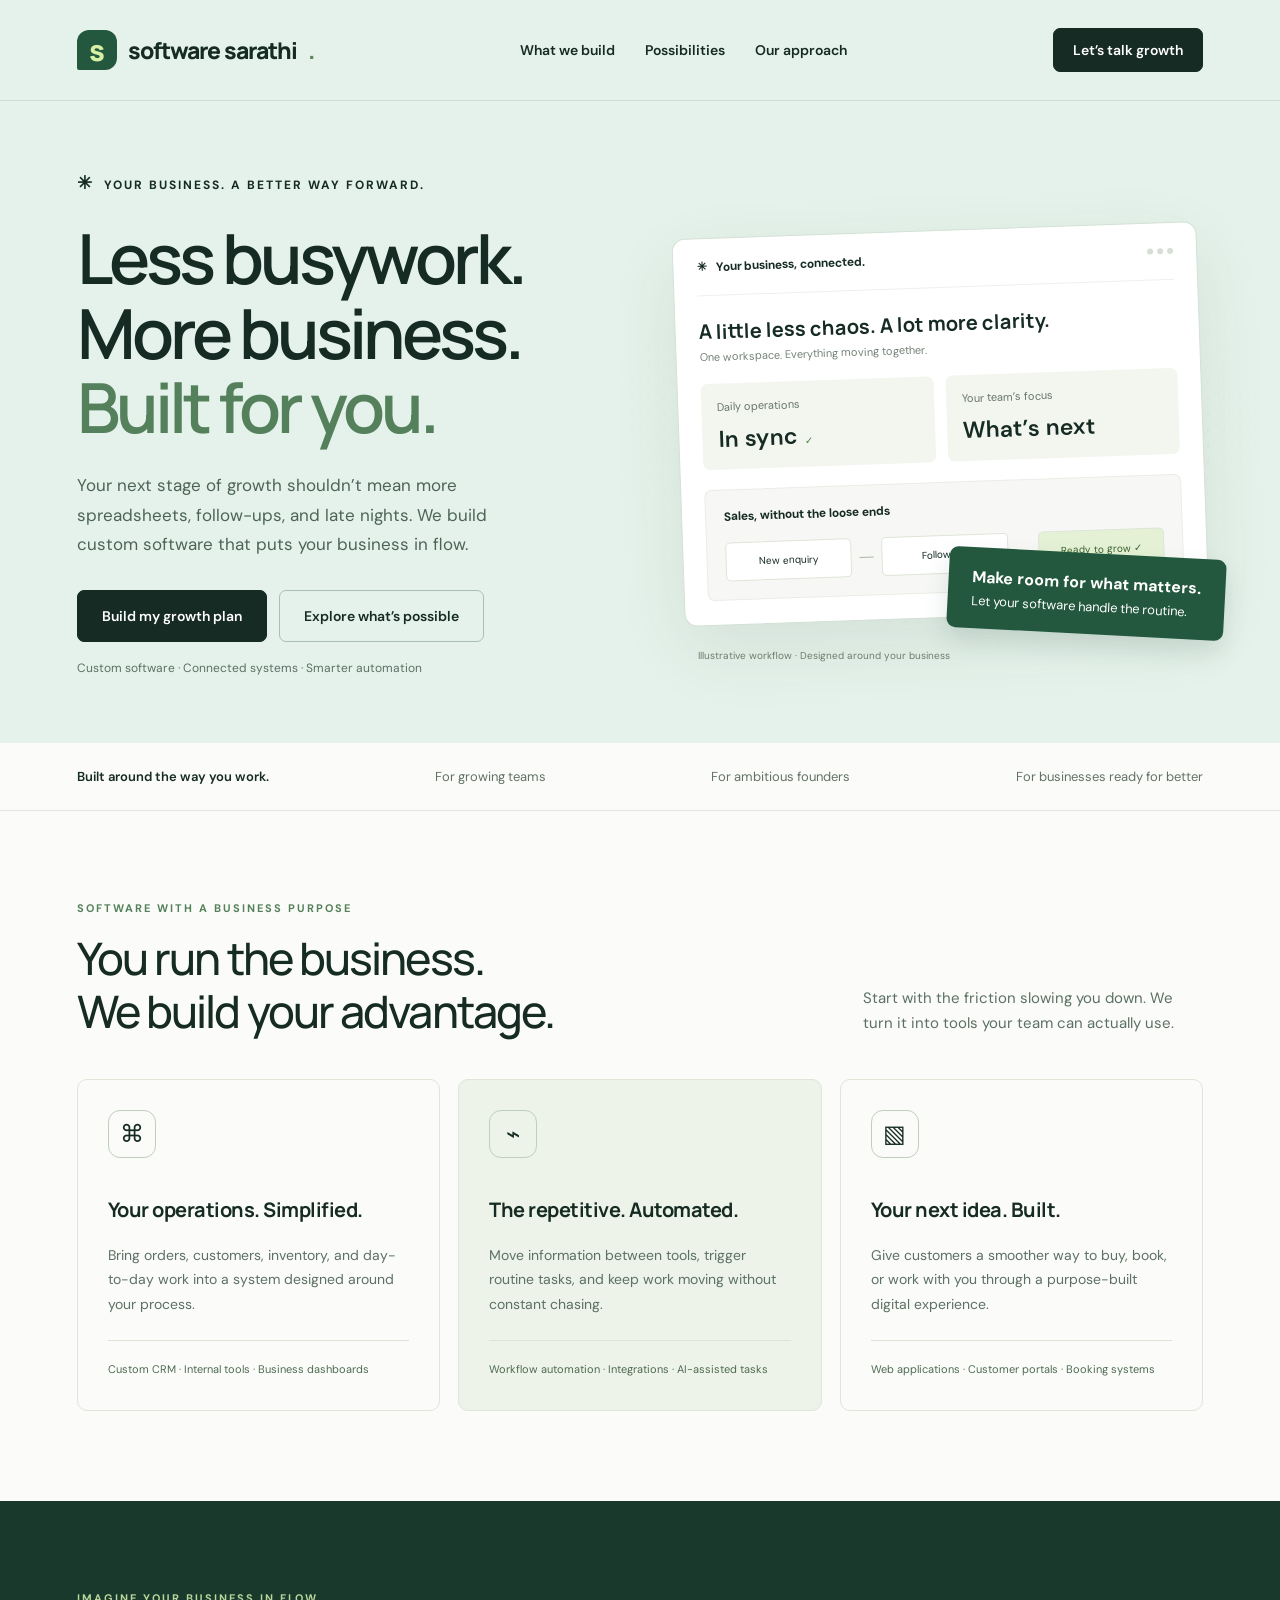
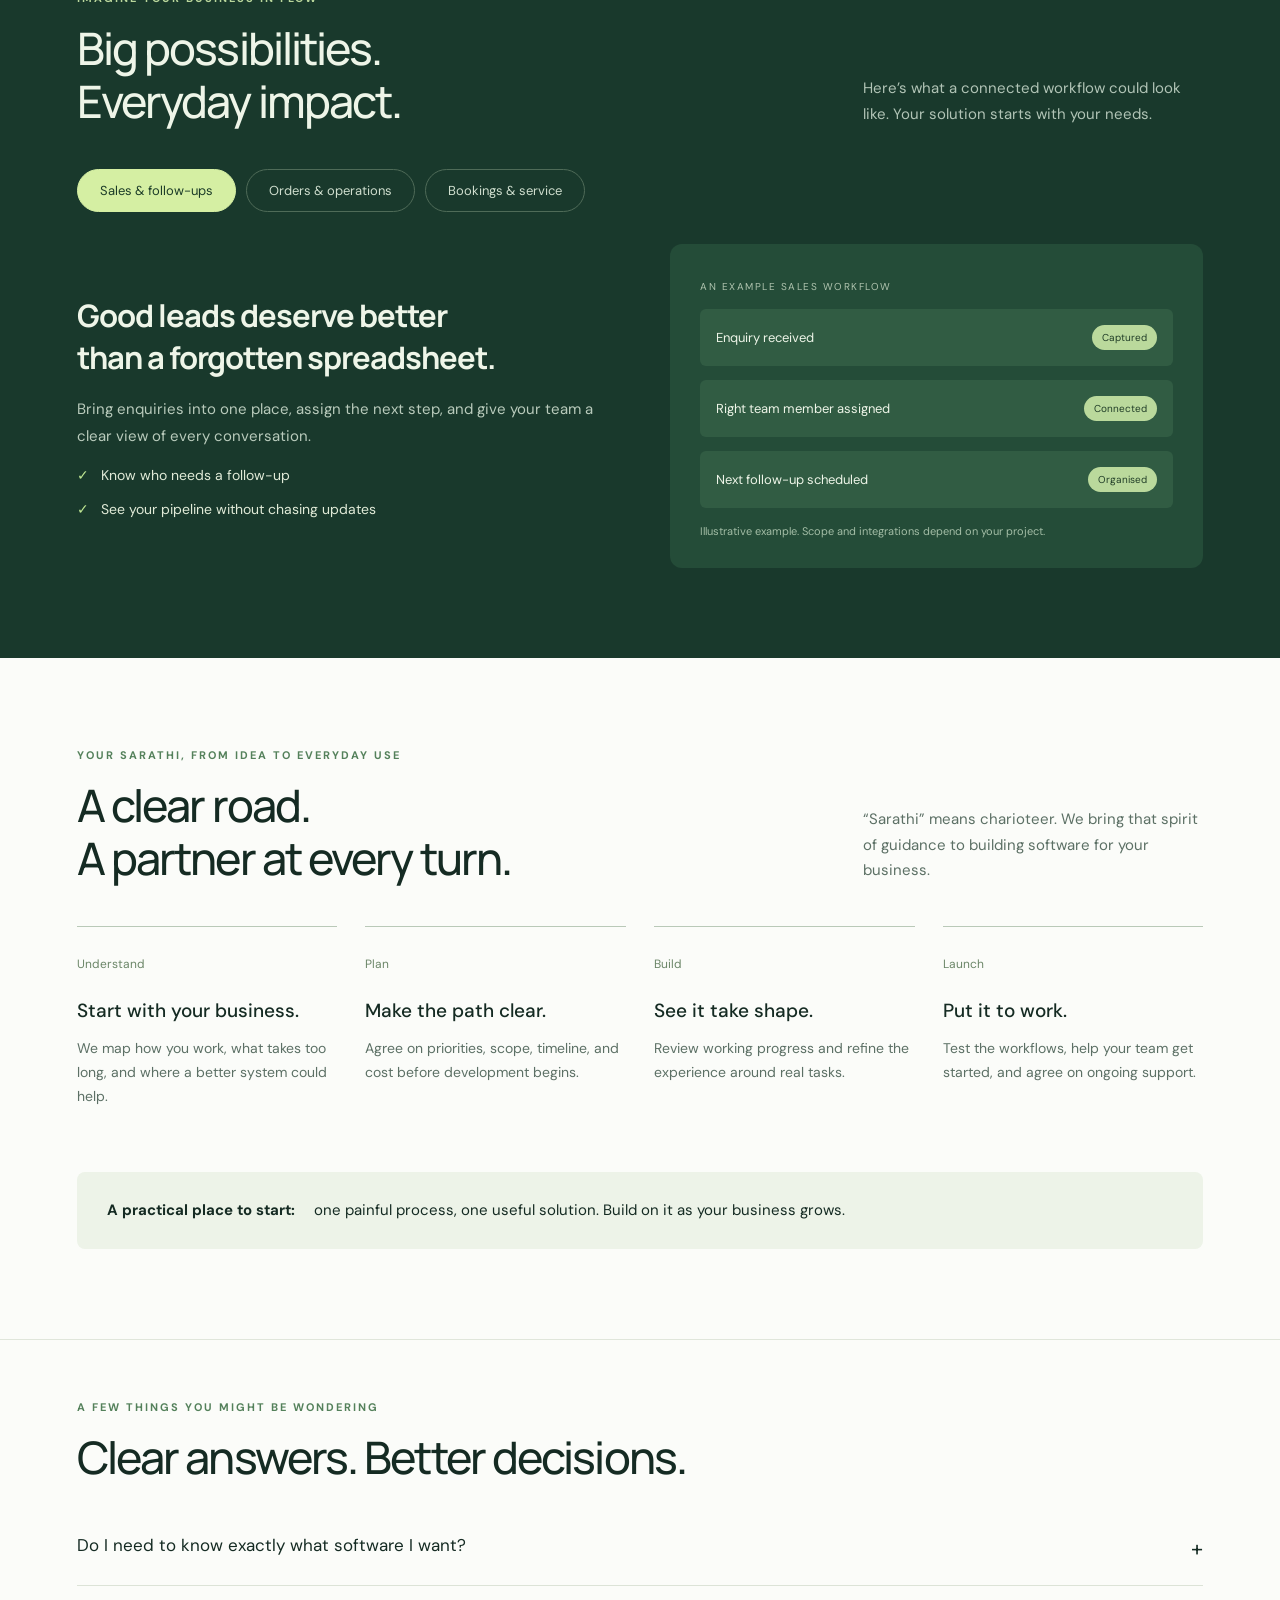
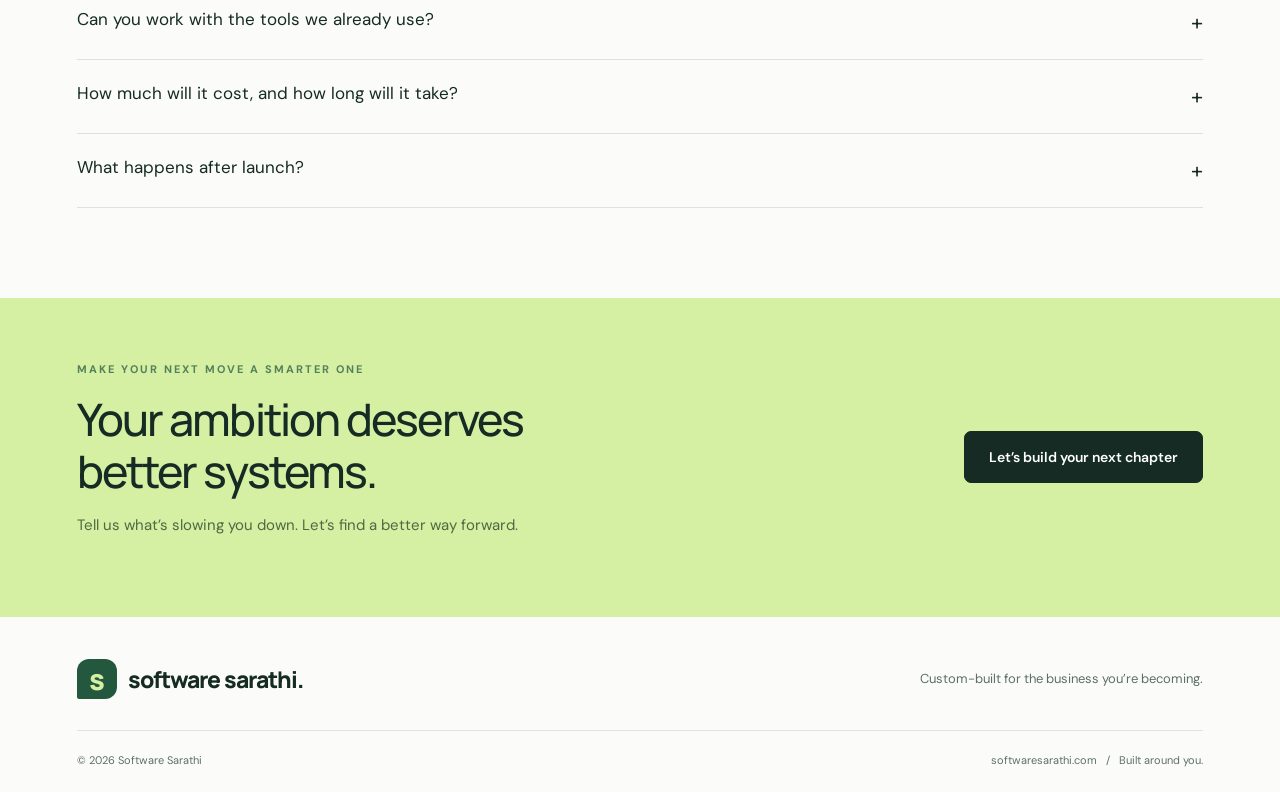
==== software-sarathi/index.html @ 5fe314db "Add Software Sarathi marketing website" ====
<!doctype html>
<html lang="en"><head><meta charset="utf-8"><meta name="viewport" content="width=device-width,initial-scale=1"><meta name="description" content="Software Sarathi builds custom software and automation around the way your business works. Simplify operations, connect your tools, and make room to grow."><meta name="theme-color" content="#e5f2eb"><title>Software Sarathi — Make room for growth.</title><link rel="icon" href="data:image/svg+xml,%3Csvg xmlns='http://www.w3.org/2000/svg' viewBox='0 0 100 100'%3E%3Crect width='100' height='100' rx='26' fill='%231b4937'/%3E%3Ctext x='24' y='74' font-size='72' fill='%23d6f6a5'%3Es%3C/text%3E%3C/svg%3E"><style>
@import url('https://fonts.googleapis.com/css2?family=DM+Sans:wght@400;500;600;700&family=Manrope:wght@400;500;600;700;800&display=swap');
:root{--ink:#152b23;--green:#23583e;--mint:#e5f2eb;--lime:#d5efa3;--muted:#5c7065}*{box-sizing:border-box}html{scroll-behavior:smooth;scroll-padding-top:90px}body{margin:0;color:var(--ink);font-family:'DM Sans',sans-serif;background:#fbfcf9}button,input,textarea,select{font:inherit}a{color:inherit;text-decoration:none}button,a{ -webkit-tap-highlight-color:transparent}button{cursor:pointer}button:focus-visible,a:focus-visible{outline:3px solid #83ab4b;outline-offset:5px}.wrap{max-width:1280px;margin:auto;padding:0 6%}header{background:var(--mint);border-bottom:1px solid #cdded3}nav{display:flex;align-items:center;justify-content:space-between;height:100px;gap:24px}.brand{font-family:Manrope,sans-serif;font-weight:800;letter-spacing:-1px;font-size:23px;display:flex;gap:11px;align-items:center}.mark{display:grid;place-items:center;width:40px;height:40px;background:var(--green);color:var(--lime);border-radius:12px 12px 12px 2px;font-size:29px}.navlinks{display:flex;gap:30px;font-size:14px;font-weight:600}.btn{display:inline-flex;justify-content:center;align-items:center;border:1px solid var(--ink);background:var(--ink);color:white;border-radius:7px;padding:16px 24px;font-size:14px;font-weight:600;transition:transform .2s,background .2s}.btn:hover{background:#326348;transform:translateY(-2px)}.btn.small{padding:12px 19px}.btn.outline{background:transparent;color:var(--ink);border-color:#a9bfb1}.btn.outline:hover{background:#d4e7dc}.hero{background:var(--mint);padding:70px 0 67px;overflow:hidden}.hero-grid{display:grid;grid-template-columns:1.05fr 1fr;gap:50px;align-items:center}.eyebrow{font-size:12px;font-weight:700;text-transform:uppercase;letter-spacing:2px;display:block;margin-bottom:26px}.eyebrow:before{content:'✳';margin-right:10px;font-size:18px}.hero h1{font-family:Manrope,sans-serif;font-size:clamp(46px,5.4vw,73px);line-height:1.08;letter-spacing:-4px;font-weight:600;margin:0 0 26px}.hero h1 em{font-style:normal;color:#54815b;position:relative}.hero p{max-width:440px;font-size:17px;line-height:1.75;color:#4d6457;margin:0 0 30px}.actions{display:flex;gap:12px;flex-wrap:wrap}.fine{font-size:12px;color:var(--muted);margin-top:18px}.visual{position:relative;min-height:430px;display:flex;align-items:center;justify-content:center}.visual:before{content:'';position:absolute;inset:5px -70px;background:radial-gradient(ellipse,#bbd3b8 1px,transparent 1px);background-size:16px 16px;mask-image:radial-gradient(ellipse,black,transparent 72%)}.dashboard{position:relative;width:100%;background:#fff;border:1px solid #d3e1d5;border-radius:13px;box-shadow:0 24px 70px #22442b17;transform:rotate(-2deg);padding:0 23px 24px}.dashbar{display:flex;align-items:center;justify-content:space-between;padding:20px 0;border-bottom:1px solid #edf0eb;font-size:12px}.dots{display:flex;gap:4px}.dots i{width:6px;height:6px;border-radius:50%;background:#d7ded6}.dashheading{font-family:Manrope;font-size:20px;font-weight:700;margin:22px 0 5px}.dashsub{font-size:11px;color:#748276}.dashstats{display:grid;grid-template-columns:1fr 1fr;gap:12px;margin:20px 0}.stat{background:#f2f6ef;border-radius:7px;padding:16px}.stat span{display:block;font-size:11px;color:#677566;margin-bottom:10px}.stat b{font-size:23px;font-weight:600}.stat small{font-size:10px;color:#4f7a42;margin-left:7px}.workflow{background:#f7f8f5;border:1px solid #e9ede6;border-radius:7px;padding:18px;font-size:12px}.flowline{display:flex;align-items:center;gap:8px;margin-top:18px}.flowbox{padding:12px 9px;background:white;border:1px solid #dde5d8;border-radius:5px;font-size:10px;flex:1;text-align:center}.flowbox.green{background:#e4f1d5;color:#3a622d}.connector{width:14px;height:1px;background:#a8b7a0}.floatcard{position:absolute;right:-22px;bottom:5px;background:var(--green);color:white;padding:19px 24px;border-radius:9px;box-shadow:0 12px 25px #173d3020;transform:rotate(3deg);font-size:13px}.floatcard b{display:block;font-size:16px;margin-bottom:5px}.demo{position:absolute;bottom:-23px;left:20px;font-size:10px;color:#6b7e6c}.strip{padding:25px 0;border-bottom:1px solid #e1e7df}.strip .wrap{display:flex;justify-content:space-between;align-items:center;gap:20px;font-size:13px;color:#647266}.strip strong{font-weight:600;color:var(--ink)}section{padding:90px 0}.sectiontop{display:flex;justify-content:space-between;gap:60px;align-items:end;margin-bottom:42px}h2{font-family:Manrope;font-weight:500;font-size:clamp(32px,3.5vw,46px);letter-spacing:-1.9px;line-height:1.17;margin:0}.sectiontop p{max-width:340px;color:var(--muted);font-size:15px;line-height:1.7;margin:0}.kicker{font-size:11px;text-transform:uppercase;letter-spacing:2px;font-weight:700;margin-bottom:17px;color:#54815b}.services{display:grid;grid-template-columns:repeat(3,1fr);gap:18px}.service{padding:30px;border:1px solid #dfe5d9;border-radius:10px;transition:transform .2s}.service:hover{transform:translateY(-5px)}.service:nth-child(2){background:#edf3e8}.icon{font-size:24px;display:grid;place-items:center;width:48px;height:48px;border:1px solid #bfcfbc;border-radius:12px;margin-bottom:38px}.service h3{font-family:Manrope;font-size:20px;letter-spacing:-.5px}.service p{font-size:14px;line-height:1.75;color:var(--muted)}.tags{font-size:11px;line-height:1.8;color:#4f6a52;border-top:1px solid #dce4d7;padding-top:19px;margin-top:24px}.usecases{background:#19392c;color:#eef5e8}.usecases .kicker{color:#b9d69b}.usecases .sectiontop p{color:#b1c4b6}.tabs{display:flex;gap:10px;margin:32px 0;flex-wrap:wrap}.tab{border:1px solid #4f6b58;background:transparent;color:#cfdece;padding:12px 22px;border-radius:30px;font-size:13px}.tab[aria-selected=true]{background:var(--lime);color:#1c3c28;border-color:var(--lime)}.case{display:grid;grid-template-columns:1fr 1fr;gap:60px;align-items:center}.case h3{font-family:Manrope;font-size:31px;letter-spacing:-1px;margin:0 0 18px}.case p{color:#b9cbbc;line-height:1.8;font-size:15px}.check{display:block;color:#e1ebd8;font-size:14px;margin-top:16px}.check:before{content:'✓';color:#c0e894;margin-right:12px}.caseart{background:#244c38;border-radius:12px;padding:30px}.caseart label{font-size:10px;text-transform:uppercase;letter-spacing:1.5px;color:#b0c4af}.taskrow{margin-top:14px;padding:16px;background:#315c43;border-radius:6px;display:flex;align-items:center;justify-content:space-between;font-size:13px;gap:15px}.pill{background:#bad99c;color:#203d27;border-radius:20px;padding:6px 10px;font-size:10px}.caption{font-size:11px;color:#a3bda6;margin-top:16px}.steps{display:grid;grid-template-columns:repeat(4,1fr);gap:28px}.step{border-top:1px solid #b9c9b8;padding-top:25px}.step span{font-size:12px;color:#6b8668}.step h3{font-size:19px;font-weight:500;margin:25px 0 12px}.step p{font-size:14px;color:var(--muted);line-height:1.7}.principle{margin-top:50px;border-radius:8px;background:#edf3e8;padding:25px 30px;font-size:15px;line-height:1.8}.principle strong{margin-right:15px}.faq{border-top:1px solid #e0e6db;padding-top:60px}details{border-bottom:1px solid #dce3d7;padding:22px 0}summary{font-size:17px;cursor:pointer;list-style:none;display:flex;justify-content:space-between}summary:after{content:'+';font-size:22px}details[open] summary:after{content:'−'}details p{max-width:760px;font-size:15px;line-height:1.8;color:var(--muted)}.cta{background:var(--lime);padding:64px 0}.cta .wrap{display:flex;justify-content:space-between;align-items:center;gap:35px}.cta h2{max-width:650px}.cta p{color:#4f6942;line-height:1.7;font-size:15px}footer{padding:40px 0 25px}.foot{display:flex;justify-content:space-between;align-items:center;gap:20px}.foot p{font-size:13px;color:var(--muted)}.bottom{border-top:1px solid #e0e5dc;padding-top:22px;margin-top:30px;display:flex;justify-content:space-between;font-size:11px;color:var(--muted)}dialog{width:min(590px,92vw);padding:34px;border:0;border-radius:14px;color:var(--ink);box-shadow:0 30px 100px #0003}dialog::backdrop{background:#0a251bb0;backdrop-filter:blur(4px)}dialog h2{font-size:30px}dialog p{color:var(--muted);font-size:14px;line-height:1.7}.close{float:right;border:0;background:#edf3e8;border-radius:50%;width:30px;height:30px;font-size:20px}.field{display:block;font-size:13px;font-weight:600;margin-top:20px}input,textarea,select{width:100%;padding:12px;border:1px solid #becdbd;border-radius:5px;margin-top:8px;color:var(--ink);background:#fff}textarea{min-height:100px;resize:vertical}form .btn{margin-top:22px;width:100%}#result{background:#edf3e8;padding:12px;display:none}.menu{display:none}@media(min-width:1500px){.wrap{padding:0 50px}}@media(max-width:900px){.hero-grid{gap:25px}.hero h1{letter-spacing:-2.5px}.navlinks{gap:16px}.visual{min-height:390px}.floatcard{right:-5px}.sectiontop{gap:30px}.service{padding:22px}.case{gap:30px}}@media(max-width:680px){nav{height:78px}.brand{font-size:19px}.mark{width:33px;height:33px;font-size:25px}.navlinks{display:none}nav .btn{font-size:12px;padding:11px 13px}.hero{padding:43px 0 55px}.hero-grid{grid-template-columns:1fr;gap:26px}.hero h1{font-size:51px;max-width:460px}.hero p{font-size:16px}.visual{margin:10px 12px 0;min-height:365px}.dashboard{padding:0 18px 22px}.floatcard{right:-15px;bottom:0}.strip .wrap{flex-wrap:wrap;justify-content:center;font-size:11px}.strip strong{width:100%;text-align:center}section{padding:60px 0}.sectiontop{display:block}.sectiontop p{margin-top:24px}.services,.case{grid-template-columns:1fr}.service{padding:27px}.icon{margin-bottom:23px}.case{gap:25px}.steps{grid-template-columns:1fr 1fr}.cta .wrap{display:block}.cta .btn{margin-top:16px}.foot{display:block}.foot p{margin-top:20px}.bottom{gap:15px;font-size:10px}.eyebrow{font-size:10px}.hero .btn{padding:15px 18px}.case h3{font-size:28px}}@media(prefers-reduced-motion:reduce){html{scroll-behavior:auto}*{transition:none!important}}
</style></head><body>
<header><nav class="wrap" aria-label="Main navigation"><a class="brand" href="#" aria-label="Software Sarathi home"><span class="mark">s</span>software sarathi<span style="color:#638454">.</span></a><div class="navlinks"><a href="#solutions">What we build</a><a href="#possibilities">Possibilities</a><a href="#process">Our approach</a></div><button class="btn small" data-brief>Let’s talk growth</button></nav></header>
<main><div class="hero"><div class="wrap hero-grid"><div><span class="eyebrow">Your business. A better way forward.</span><h1>Less busywork.<br>More business.<br><em>Built for you.</em></h1><p>Your next stage of growth shouldn’t mean more spreadsheets, follow-ups, and late nights. We build custom software that puts your business in flow.</p><div class="actions"><button class="btn" data-brief>Build my growth plan</button><a class="btn outline" href="#solutions">Explore what’s possible</a></div><div class="fine">Custom software · Connected systems · Smarter automation</div></div><div class="visual" aria-label="Illustrative dashboard showing connected business workflows"><div class="dashboard"><div class="dashbar"><b>✳ &nbsp; Your business, connected.</b><span class="dots"><i></i><i></i><i></i></span></div><div class="dashheading">A little less chaos. A lot more clarity.</div><div class="dashsub">One workspace. Everything moving together.</div><div class="dashstats"><div class="stat"><span>Daily operations</span><b>In sync</b><small>✓</small></div><div class="stat"><span>Your team’s focus</span><b>What’s next</b></div></div><div class="workflow"><b>Sales, without the loose ends</b><div class="flowline"><div class="flowbox">New enquiry</div><span class="connector"></span><div class="flowbox">Follow-up</div><span class="connector"></span><div class="flowbox green">Ready to grow ✓</div></div></div></div><div class="floatcard"><b>Make room for what matters.</b>Let your software handle the routine.</div><span class="demo">Illustrative workflow · Designed around your business</span></div></div></div>
<div class="strip"><div class="wrap"><strong>Built around the way you work.</strong><span>For growing teams</span><span>For ambitious founders</span><span>For businesses ready for better</span></div></div>
<section id="solutions"><div class="wrap"><div class="sectiontop"><div><div class="kicker">Software with a business purpose</div><h2>You run the business.<br>We build your advantage.</h2></div><p>Start with the friction slowing you down. We turn it into tools your team can actually use.</p></div><div class="services"><article class="service"><div class="icon">⌘</div><h3>Your operations. Simplified.</h3><p>Bring orders, customers, inventory, and day-to-day work into a system designed around your process.</p><div class="tags">Custom CRM · Internal tools · Business dashboards</div></article><article class="service"><div class="icon">⌁</div><h3>The repetitive. Automated.</h3><p>Move information between tools, trigger routine tasks, and keep work moving without constant chasing.</p><div class="tags">Workflow automation · Integrations · AI-assisted tasks</div></article><article class="service"><div class="icon">▧</div><h3>Your next idea. Built.</h3><p>Give customers a smoother way to buy, book, or work with you through a purpose-built digital experience.</p><div class="tags">Web applications · Customer portals · Booking systems</div></article></div></div></section>
<section class="usecases" id="possibilities"><div class="wrap"><div class="sectiontop"><div><div class="kicker">Imagine your business in flow</div><h2>Big possibilities.<br>Everyday impact.</h2></div><p>Here’s what a connected workflow could look like. Your solution starts with your needs.</p></div><div class="tabs" role="tablist" aria-label="Business workflow examples"><button class="tab" role="tab" id="tab-sales" aria-controls="case-panel" aria-selected="true" data-case="sales">Sales & follow-ups</button><button class="tab" role="tab" id="tab-ops" aria-controls="case-panel" aria-selected="false" tabindex="-1" data-case="ops">Orders & operations</button><button class="tab" role="tab" id="tab-service" aria-controls="case-panel" aria-selected="false" tabindex="-1" data-case="service">Bookings & service</button></div><div class="case" role="tabpanel" id="case-panel" aria-labelledby="tab-sales"><div><h3 id="case-title">Good leads deserve better<br>than a forgotten spreadsheet.</h3><p id="case-copy">Bring enquiries into one place, assign the next step, and give your team a clear view of every conversation.</p><span class="check" id="check-one">Know who needs a follow-up</span><span class="check" id="check-two">See your pipeline without chasing updates</span></div><div class="caseart"><label id="case-label">An example sales workflow</label><div class="taskrow"><span id="row-one">Enquiry received</span><span class="pill">Captured</span></div><div class="taskrow"><span id="row-two">Right team member assigned</span><span class="pill">Connected</span></div><div class="taskrow"><span id="row-three">Next follow-up scheduled</span><span class="pill">Organised</span></div><div class="caption">Illustrative example. Scope and integrations depend on your project.</div></div></div></div></section>
<section id="process"><div class="wrap"><div class="sectiontop"><div><div class="kicker">Your sarathi, from idea to everyday use</div><h2>A clear road.<br>A partner at every turn.</h2></div><p>“Sarathi” means charioteer. We bring that spirit of guidance to building software for your business.</p></div><div class="steps"><article class="step"><span>Understand</span><h3>Start with your business.</h3><p>We map how you work, what takes too long, and where a better system could help.</p></article><article class="step"><span>Plan</span><h3>Make the path clear.</h3><p>Agree on priorities, scope, timeline, and cost before development begins.</p></article><article class="step"><span>Build</span><h3>See it take shape.</h3><p>Review working progress and refine the experience around real tasks.</p></article><article class="step"><span>Launch</span><h3>Put it to work.</h3><p>Test the workflows, help your team get started, and agree on ongoing support.</p></article></div><div class="principle"><strong>A practical place to start:</strong> one painful process, one useful solution. Build on it as your business grows.</div></div></section>
<section class="faq"><div class="wrap"><div class="kicker">A few things you might be wondering</div><h2>Clear answers. Better decisions.</h2><div style="margin-top:28px"><details><summary>Do I need to know exactly what software I want?</summary><p>No. Start with the problem: repeated data entry, missed follow-ups, disconnected tools, or work that depends on one person. We can help turn that into a practical scope.</p></details><details><summary>Can you work with the tools we already use?</summary><p>We assess your current tools and available integration options first. Where a reliable connection is possible, we can include it in the proposal so you can keep useful parts of your existing setup.</p></details><details><summary>How much will it cost, and how long will it take?</summary><p>Cost and timeline depend on the workflows, features, and integrations involved. We define these with you and provide a project proposal before work begins.</p></details><details><summary>What happens after launch?</summary><p>Training, maintenance, hosting, and future improvements can be included in an agreed support plan. Ownership, access, and handover terms are set out in your project agreement.</p></details></div></div></section>
<section class="cta"><div class="wrap"><div><div class="kicker">Make your next move a smarter one</div><h2>Your ambition deserves<br>better systems.</h2><p>Tell us what’s slowing you down. Let’s find a better way forward.</p></div><button class="btn" data-brief>Let’s build your next chapter</button></div></section></main>
<footer><div class="wrap"><div class="foot"><a class="brand" href="#"><span class="mark">s</span>software sarathi.</a><p>Custom-built for the business you’re becoming.</p></div><div class="bottom"><span>© <span id="year"></span> Software Sarathi</span><span>softwaresarathi.com &nbsp; / &nbsp; Built around you.</span></div></div></footer>
<dialog id="brief"><button class="close" aria-label="Close project brief">×</button><div class="kicker">Your next chapter starts here</div><h2>What could work better?</h2><p>Create a short project brief to share with Software Sarathi. This downloads to your device; it is not submitted online.</p><form id="brief-form"><label class="field">Your name<input name="name" autocomplete="name" required maxlength="100" placeholder="Your name"></label><label class="field">Business name<input name="business" autocomplete="organization" required maxlength="150" placeholder="Your business"></label><label class="field">Where do you need help?<select name="need"><option>Custom business software</option><option>Workflow automation</option><option>Web application or customer portal</option><option>Help deciding where to start</option></select></label><label class="field">What’s slowing your business down?<textarea name="challenge" required maxlength="3000" placeholder="Tell us about the task, process, or idea you have in mind…"></textarea></label><button class="btn" type="submit">Download my project brief</button><p id="result" role="status">Your brief is ready. Share the downloaded file with Software Sarathi to start the conversation.</p></form></dialog>
<script>
document.getElementById('year').textContent=new Date().getFullYear();const dialog=document.getElementById('brief');document.querySelectorAll('[data-brief]').forEach(b=>b.addEventListener('click',()=>dialog.showModal()));document.querySelector('.close').onclick=()=>dialog.close();dialog.addEventListener('click',e=>{if(e.target===dialog){const r=dialog.getBoundingClientRect();if(e.clientX<r.left||e.clientX>r.right||e.clientY<r.top||e.clientY>r.bottom)dialog.close()}});document.getElementById('brief-form').addEventListener('submit',e=>{e.preventDefault();const f=new FormData(e.target);const content=`SOFTWARE SARATHI — PROJECT BRIEF\n\nName: ${f.get('name')}\nBusiness: ${f.get('business')}\nInterested in: ${f.get('need')}\n\nWhat could work better:\n${f.get('challenge')}\n\nPrepared at softwaresarathi.com`;const u=URL.createObjectURL(new Blob([content],{type:'text/plain;charset=utf-8'}));const a=document.createElement('a');a.href=u;a.download='Software-Sarathi-Project-Brief.txt';a.click();setTimeout(()=>URL.revokeObjectURL(u),1000);document.getElementById('result').style.display='block'});
const cases={sales:['Good leads deserve better than a forgotten spreadsheet.','Bring enquiries into one place, assign the next step, and give your team a clear view of every conversation.','Know who needs a follow-up','See your pipeline without chasing updates','An example sales workflow','Enquiry received','Right team member assigned','Next follow-up scheduled'],ops:['From order received to order delivered. All connected.','Keep orders, stock updates, and team handoffs together so everyone can see what needs to happen next.','Reduce repeated data entry','Spot bottlenecks before they pile up','An example order workflow','Customer order received','Inventory and team updated','Fulfilment task created'],service:['Less scheduling back-and-forth. More time for customers.','Bring appointment requests, team schedules, and service updates into one clear experience for your staff and customers.','Keep bookings organised','Make service handoffs easier','An example service workflow','Booking request received','Team availability checked','Appointment confirmation prepared']};const tabs=[...document.querySelectorAll('[data-case]')];function choose(b){tabs.forEach(t=>{t.setAttribute('aria-selected',String(t===b));t.tabIndex=t===b?0:-1});document.getElementById('case-panel').setAttribute('aria-labelledby',b.id);['case-title','case-copy','check-one','check-two','case-label','row-one','row-two','row-three'].forEach((id,i)=>document.getElementById(id).textContent=cases[b.dataset.case][i])}tabs.forEach((b,i)=>{b.onclick=()=>choose(b);b.onkeydown=e=>{let n;if(e.key==='ArrowRight')n=(i+1)%tabs.length;if(e.key==='ArrowLeft')n=(i+tabs.length-1)%tabs.length;if(e.key==='Home')n=0;if(e.key==='End')n=tabs.length-1;if(n!==undefined){e.preventDefault();choose(tabs[n]);tabs[n].focus()}}});
</script></body></html>
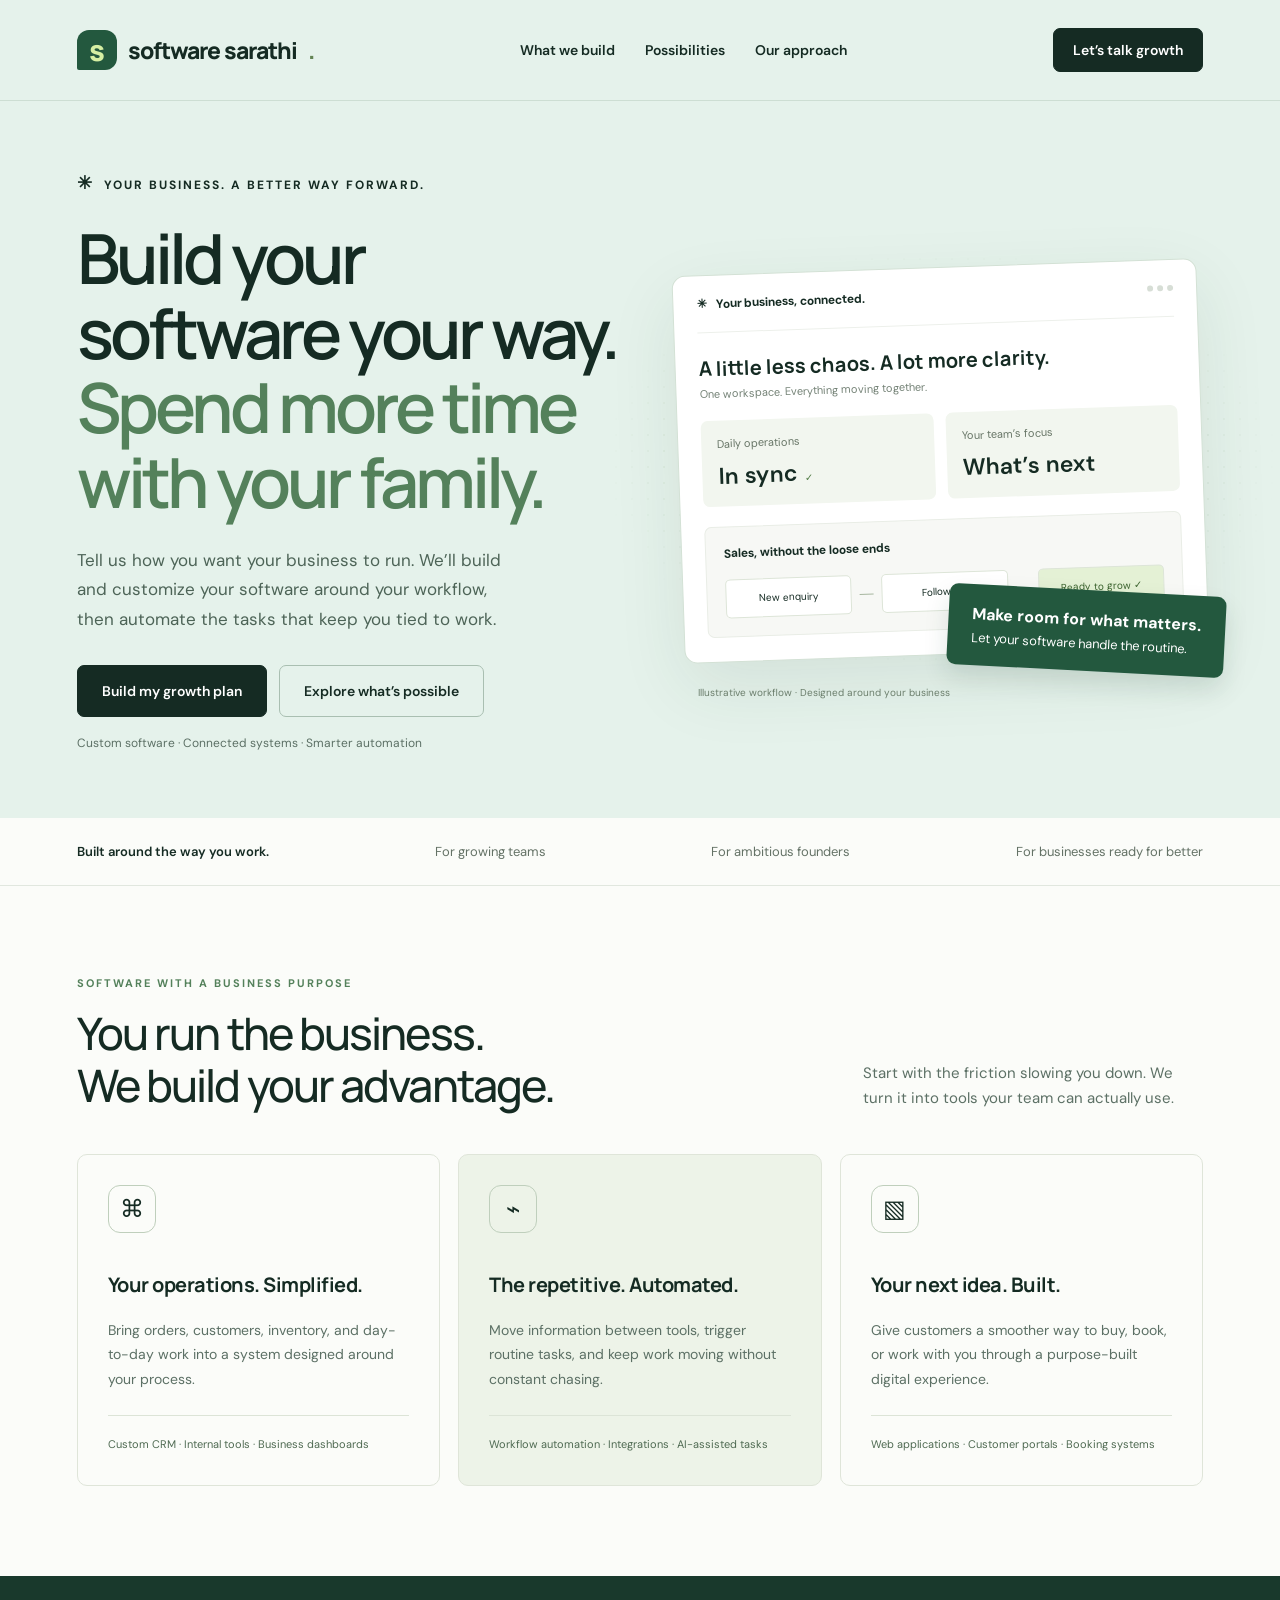
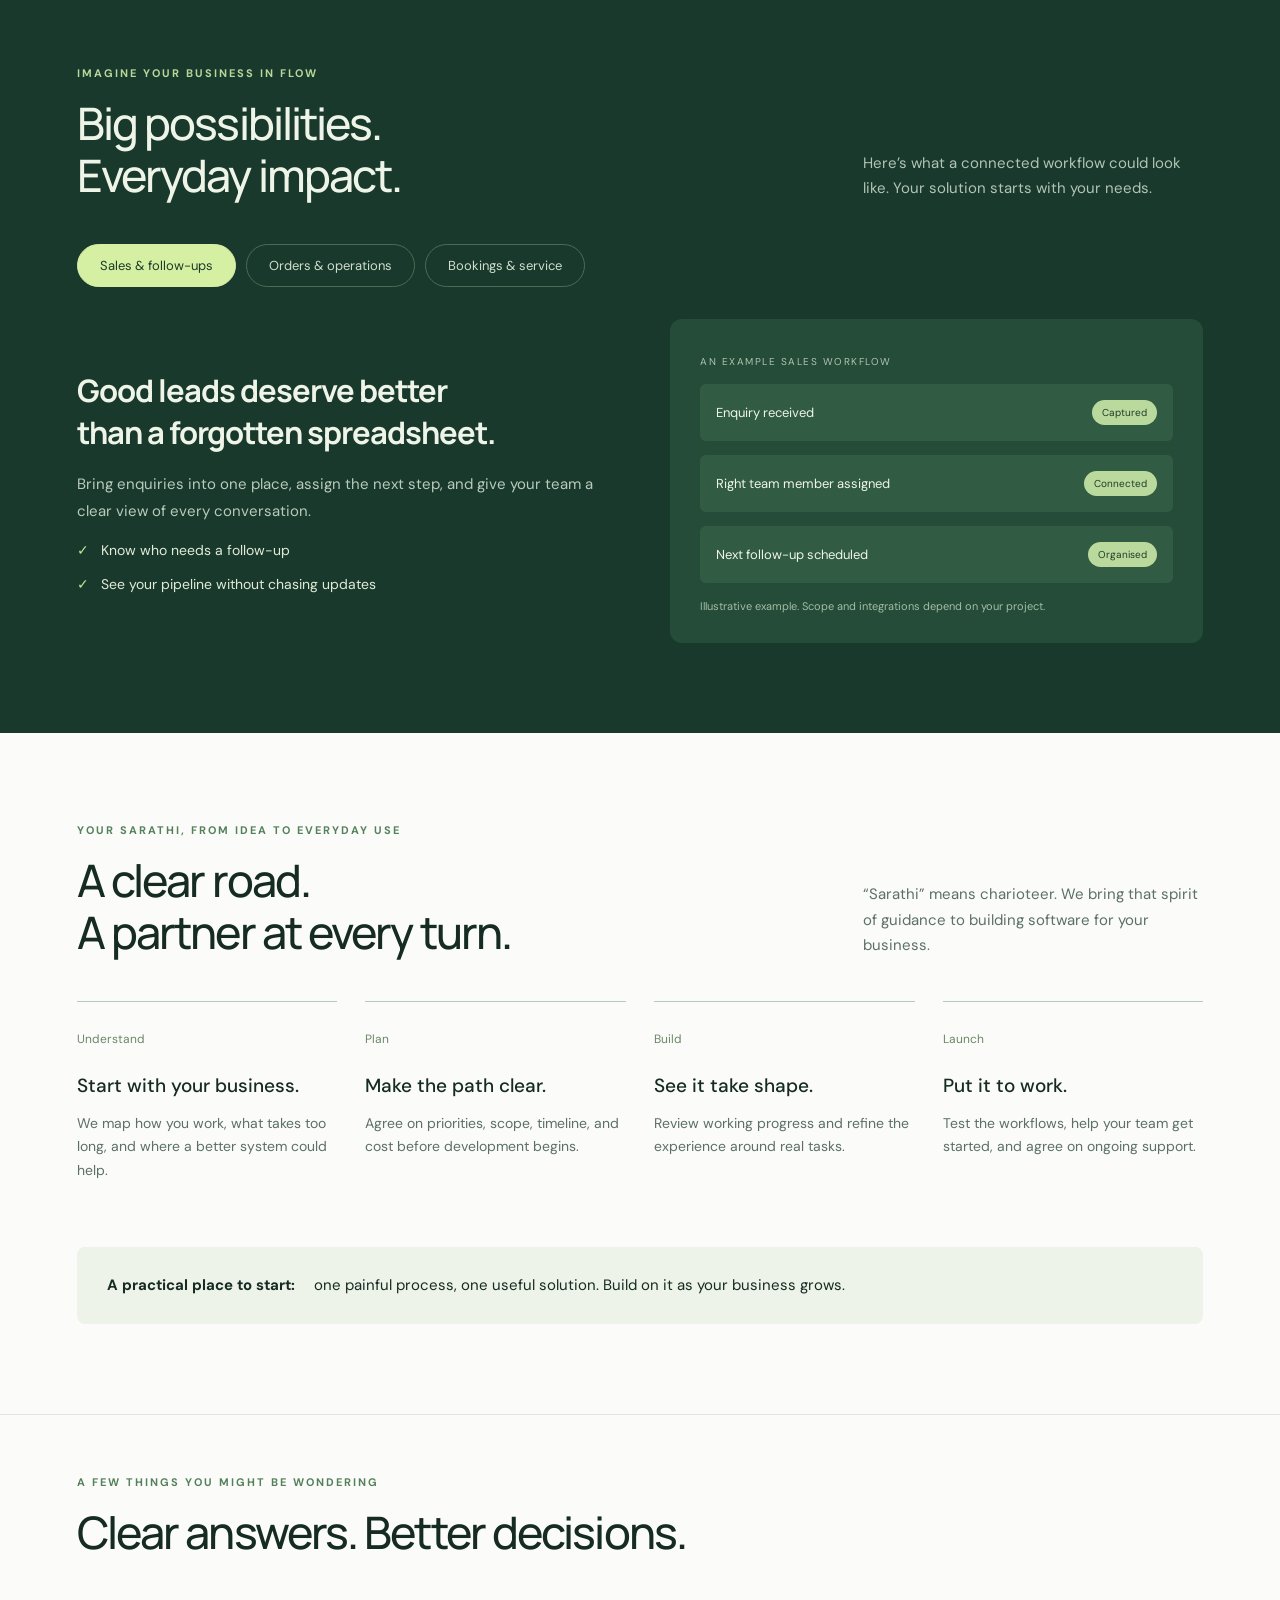
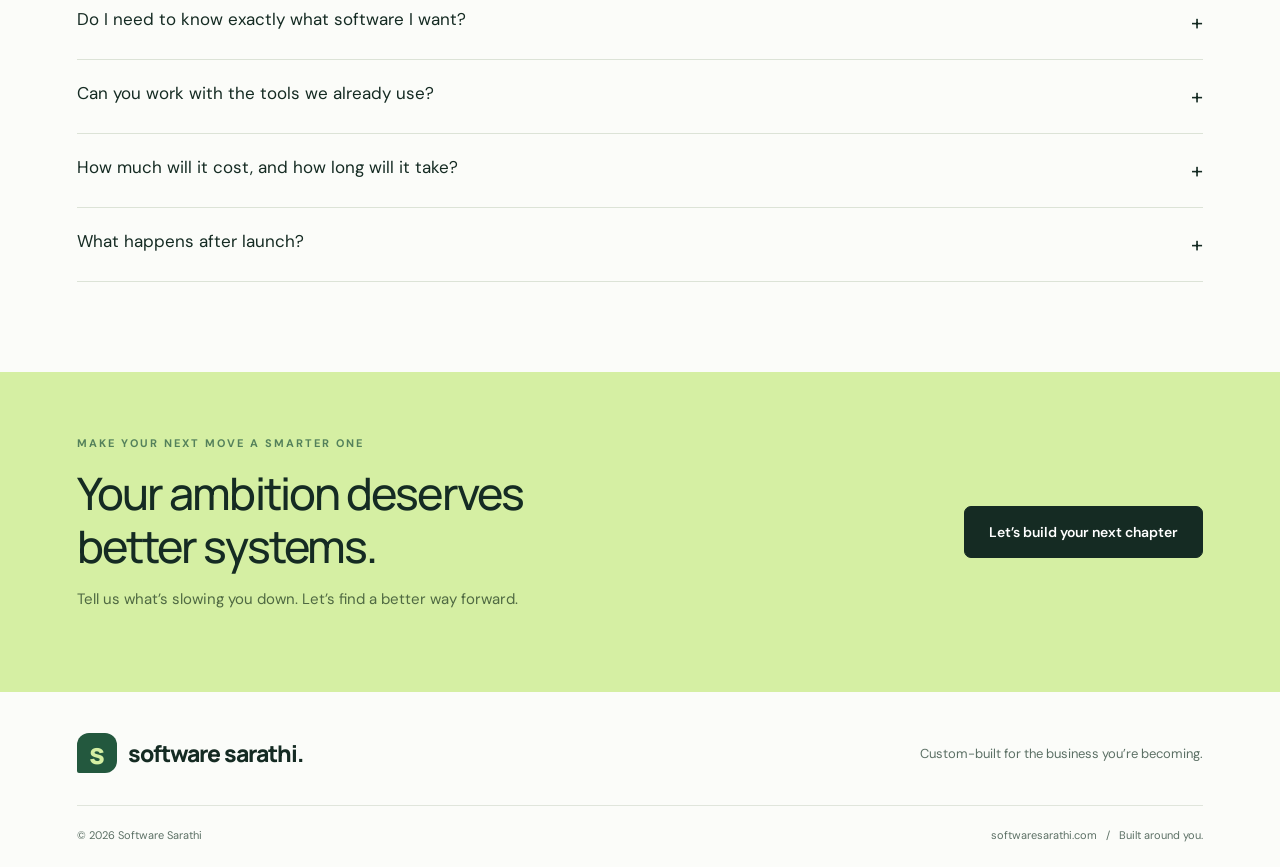
==== commit 9720b4bb: "Use approved Software Sarathi homepage copy" ====
--- a/software-sarathi/index.html
+++ b/software-sarathi/index.html
@@ -4,7 +4,7 @@
 :root{--ink:#152b23;--green:#23583e;--mint:#e5f2eb;--lime:#d5efa3;--muted:#5c7065}*{box-sizing:border-box}html{scroll-behavior:smooth;scroll-padding-top:90px}body{margin:0;color:var(--ink);font-family:'DM Sans',sans-serif;background:#fbfcf9}button,input,textarea,select{font:inherit}a{color:inherit;text-decoration:none}button,a{ -webkit-tap-highlight-color:transparent}button{cursor:pointer}button:focus-visible,a:focus-visible{outline:3px solid #83ab4b;outline-offset:5px}.wrap{max-width:1280px;margin:auto;padding:0 6%}header{background:var(--mint);border-bottom:1px solid #cdded3}nav{display:flex;align-items:center;justify-content:space-between;height:100px;gap:24px}.brand{font-family:Manrope,sans-serif;font-weight:800;letter-spacing:-1px;font-size:23px;display:flex;gap:11px;align-items:center}.mark{display:grid;place-items:center;width:40px;height:40px;background:var(--green);color:var(--lime);border-radius:12px 12px 12px 2px;font-size:29px}.navlinks{display:flex;gap:30px;font-size:14px;font-weight:600}.btn{display:inline-flex;justify-content:center;align-items:center;border:1px solid var(--ink);background:var(--ink);color:white;border-radius:7px;padding:16px 24px;font-size:14px;font-weight:600;transition:transform .2s,background .2s}.btn:hover{background:#326348;transform:translateY(-2px)}.btn.small{padding:12px 19px}.btn.outline{background:transparent;color:var(--ink);border-color:#a9bfb1}.btn.outline:hover{background:#d4e7dc}.hero{background:var(--mint);padding:70px 0 67px;overflow:hidden}.hero-grid{display:grid;grid-template-columns:1.05fr 1fr;gap:50px;align-items:center}.eyebrow{font-size:12px;font-weight:700;text-transform:uppercase;letter-spacing:2px;display:block;margin-bottom:26px}.eyebrow:before{content:'✳';margin-right:10px;font-size:18px}.hero h1{font-family:Manrope,sans-serif;font-size:clamp(46px,5.4vw,73px);line-height:1.08;letter-spacing:-4px;font-weight:600;margin:0 0 26px}.hero h1 em{font-style:normal;color:#54815b;position:relative}.hero p{max-width:440px;font-size:17px;line-height:1.75;color:#4d6457;margin:0 0 30px}.actions{display:flex;gap:12px;flex-wrap:wrap}.fine{font-size:12px;color:var(--muted);margin-top:18px}.visual{position:relative;min-height:430px;display:flex;align-items:center;justify-content:center}.visual:before{content:'';position:absolute;inset:5px -70px;background:radial-gradient(ellipse,#bbd3b8 1px,transparent 1px);background-size:16px 16px;mask-image:radial-gradient(ellipse,black,transparent 72%)}.dashboard{position:relative;width:100%;background:#fff;border:1px solid #d3e1d5;border-radius:13px;box-shadow:0 24px 70px #22442b17;transform:rotate(-2deg);padding:0 23px 24px}.dashbar{display:flex;align-items:center;justify-content:space-between;padding:20px 0;border-bottom:1px solid #edf0eb;font-size:12px}.dots{display:flex;gap:4px}.dots i{width:6px;height:6px;border-radius:50%;background:#d7ded6}.dashheading{font-family:Manrope;font-size:20px;font-weight:700;margin:22px 0 5px}.dashsub{font-size:11px;color:#748276}.dashstats{display:grid;grid-template-columns:1fr 1fr;gap:12px;margin:20px 0}.stat{background:#f2f6ef;border-radius:7px;padding:16px}.stat span{display:block;font-size:11px;color:#677566;margin-bottom:10px}.stat b{font-size:23px;font-weight:600}.stat small{font-size:10px;color:#4f7a42;margin-left:7px}.workflow{background:#f7f8f5;border:1px solid #e9ede6;border-radius:7px;padding:18px;font-size:12px}.flowline{display:flex;align-items:center;gap:8px;margin-top:18px}.flowbox{padding:12px 9px;background:white;border:1px solid #dde5d8;border-radius:5px;font-size:10px;flex:1;text-align:center}.flowbox.green{background:#e4f1d5;color:#3a622d}.connector{width:14px;height:1px;background:#a8b7a0}.floatcard{position:absolute;right:-22px;bottom:5px;background:var(--green);color:white;padding:19px 24px;border-radius:9px;box-shadow:0 12px 25px #173d3020;transform:rotate(3deg);font-size:13px}.floatcard b{display:block;font-size:16px;margin-bottom:5px}.demo{position:absolute;bottom:-23px;left:20px;font-size:10px;color:#6b7e6c}.strip{padding:25px 0;border-bottom:1px solid #e1e7df}.strip .wrap{display:flex;justify-content:space-between;align-items:center;gap:20px;font-size:13px;color:#647266}.strip strong{font-weight:600;color:var(--ink)}section{padding:90px 0}.sectiontop{display:flex;justify-content:space-between;gap:60px;align-items:end;margin-bottom:42px}h2{font-family:Manrope;font-weight:500;font-size:clamp(32px,3.5vw,46px);letter-spacing:-1.9px;line-height:1.17;margin:0}.sectiontop p{max-width:340px;color:var(--muted);font-size:15px;line-height:1.7;margin:0}.kicker{font-size:11px;text-transform:uppercase;letter-spacing:2px;font-weight:700;margin-bottom:17px;color:#54815b}.services{display:grid;grid-template-columns:repeat(3,1fr);gap:18px}.service{padding:30px;border:1px solid #dfe5d9;border-radius:10px;transition:transform .2s}.service:hover{transform:translateY(-5px)}.service:nth-child(2){background:#edf3e8}.icon{font-size:24px;display:grid;place-items:center;width:48px;height:48px;border:1px solid #bfcfbc;border-radius:12px;margin-bottom:38px}.service h3{font-family:Manrope;font-size:20px;letter-spacing:-.5px}.service p{font-size:14px;line-height:1.75;color:var(--muted)}.tags{font-size:11px;line-height:1.8;color:#4f6a52;border-top:1px solid #dce4d7;padding-top:19px;margin-top:24px}.usecases{background:#19392c;color:#eef5e8}.usecases .kicker{color:#b9d69b}.usecases .sectiontop p{color:#b1c4b6}.tabs{display:flex;gap:10px;margin:32px 0;flex-wrap:wrap}.tab{border:1px solid #4f6b58;background:transparent;color:#cfdece;padding:12px 22px;border-radius:30px;font-size:13px}.tab[aria-selected=true]{background:var(--lime);color:#1c3c28;border-color:var(--lime)}.case{display:grid;grid-template-columns:1fr 1fr;gap:60px;align-items:center}.case h3{font-family:Manrope;font-size:31px;letter-spacing:-1px;margin:0 0 18px}.case p{color:#b9cbbc;line-height:1.8;font-size:15px}.check{display:block;color:#e1ebd8;font-size:14px;margin-top:16px}.check:before{content:'✓';color:#c0e894;margin-right:12px}.caseart{background:#244c38;border-radius:12px;padding:30px}.caseart label{font-size:10px;text-transform:uppercase;letter-spacing:1.5px;color:#b0c4af}.taskrow{margin-top:14px;padding:16px;background:#315c43;border-radius:6px;display:flex;align-items:center;justify-content:space-between;font-size:13px;gap:15px}.pill{background:#bad99c;color:#203d27;border-radius:20px;padding:6px 10px;font-size:10px}.caption{font-size:11px;color:#a3bda6;margin-top:16px}.steps{display:grid;grid-template-columns:repeat(4,1fr);gap:28px}.step{border-top:1px solid #b9c9b8;padding-top:25px}.step span{font-size:12px;color:#6b8668}.step h3{font-size:19px;font-weight:500;margin:25px 0 12px}.step p{font-size:14px;color:var(--muted);line-height:1.7}.principle{margin-top:50px;border-radius:8px;background:#edf3e8;padding:25px 30px;font-size:15px;line-height:1.8}.principle strong{margin-right:15px}.faq{border-top:1px solid #e0e6db;padding-top:60px}details{border-bottom:1px solid #dce3d7;padding:22px 0}summary{font-size:17px;cursor:pointer;list-style:none;display:flex;justify-content:space-between}summary:after{content:'+';font-size:22px}details[open] summary:after{content:'−'}details p{max-width:760px;font-size:15px;line-height:1.8;color:var(--muted)}.cta{background:var(--lime);padding:64px 0}.cta .wrap{display:flex;justify-content:space-between;align-items:center;gap:35px}.cta h2{max-width:650px}.cta p{color:#4f6942;line-height:1.7;font-size:15px}footer{padding:40px 0 25px}.foot{display:flex;justify-content:space-between;align-items:center;gap:20px}.foot p{font-size:13px;color:var(--muted)}.bottom{border-top:1px solid #e0e5dc;padding-top:22px;margin-top:30px;display:flex;justify-content:space-between;font-size:11px;color:var(--muted)}dialog{width:min(590px,92vw);padding:34px;border:0;border-radius:14px;color:var(--ink);box-shadow:0 30px 100px #0003}dialog::backdrop{background:#0a251bb0;backdrop-filter:blur(4px)}dialog h2{font-size:30px}dialog p{color:var(--muted);font-size:14px;line-height:1.7}.close{float:right;border:0;background:#edf3e8;border-radius:50%;width:30px;height:30px;font-size:20px}.field{display:block;font-size:13px;font-weight:600;margin-top:20px}input,textarea,select{width:100%;padding:12px;border:1px solid #becdbd;border-radius:5px;margin-top:8px;color:var(--ink);background:#fff}textarea{min-height:100px;resize:vertical}form .btn{margin-top:22px;width:100%}#result{background:#edf3e8;padding:12px;display:none}.menu{display:none}@media(min-width:1500px){.wrap{padding:0 50px}}@media(max-width:900px){.hero-grid{gap:25px}.hero h1{letter-spacing:-2.5px}.navlinks{gap:16px}.visual{min-height:390px}.floatcard{right:-5px}.sectiontop{gap:30px}.service{padding:22px}.case{gap:30px}}@media(max-width:680px){nav{height:78px}.brand{font-size:19px}.mark{width:33px;height:33px;font-size:25px}.navlinks{display:none}nav .btn{font-size:12px;padding:11px 13px}.hero{padding:43px 0 55px}.hero-grid{grid-template-columns:1fr;gap:26px}.hero h1{font-size:51px;max-width:460px}.hero p{font-size:16px}.visual{margin:10px 12px 0;min-height:365px}.dashboard{padding:0 18px 22px}.floatcard{right:-15px;bottom:0}.strip .wrap{flex-wrap:wrap;justify-content:center;font-size:11px}.strip strong{width:100%;text-align:center}section{padding:60px 0}.sectiontop{display:block}.sectiontop p{margin-top:24px}.services,.case{grid-template-columns:1fr}.service{padding:27px}.icon{margin-bottom:23px}.case{gap:25px}.steps{grid-template-columns:1fr 1fr}.cta .wrap{display:block}.cta .btn{margin-top:16px}.foot{display:block}.foot p{margin-top:20px}.bottom{gap:15px;font-size:10px}.eyebrow{font-size:10px}.hero .btn{padding:15px 18px}.case h3{font-size:28px}}@media(prefers-reduced-motion:reduce){html{scroll-behavior:auto}*{transition:none!important}}
 </style></head><body>
 <header><nav class="wrap" aria-label="Main navigation"><a class="brand" href="#" aria-label="Software Sarathi home"><span class="mark">s</span>software sarathi<span style="color:#638454">.</span></a><div class="navlinks"><a href="#solutions">What we build</a><a href="#possibilities">Possibilities</a><a href="#process">Our approach</a></div><button class="btn small" data-brief>Let’s talk growth</button></nav></header>
-<main><div class="hero"><div class="wrap hero-grid"><div><span class="eyebrow">Your business. A better way forward.</span><h1>Less busywork.<br>More business.<br><em>Built for you.</em></h1><p>Your next stage of growth shouldn’t mean more spreadsheets, follow-ups, and late nights. We build custom software that puts your business in flow.</p><div class="actions"><button class="btn" data-brief>Build my growth plan</button><a class="btn outline" href="#solutions">Explore what’s possible</a></div><div class="fine">Custom software · Connected systems · Smarter automation</div></div><div class="visual" aria-label="Illustrative dashboard showing connected business workflows"><div class="dashboard"><div class="dashbar"><b>✳ &nbsp; Your business, connected.</b><span class="dots"><i></i><i></i><i></i></span></div><div class="dashheading">A little less chaos. A lot more clarity.</div><div class="dashsub">One workspace. Everything moving together.</div><div class="dashstats"><div class="stat"><span>Daily operations</span><b>In sync</b><small>✓</small></div><div class="stat"><span>Your team’s focus</span><b>What’s next</b></div></div><div class="workflow"><b>Sales, without the loose ends</b><div class="flowline"><div class="flowbox">New enquiry</div><span class="connector"></span><div class="flowbox">Follow-up</div><span class="connector"></span><div class="flowbox green">Ready to grow ✓</div></div></div></div><div class="floatcard"><b>Make room for what matters.</b>Let your software handle the routine.</div><span class="demo">Illustrative workflow · Designed around your business</span></div></div></div>
+<main><div class="hero"><div class="wrap hero-grid"><div><span class="eyebrow">Your business. A better way forward.</span><h1>Build your software your way. <em>Spend more time with your family.</em></h1><p>Tell us how you want your business to run. We’ll build and customize your software around your workflow, then automate the tasks that keep you tied to work.</p><div class="actions"><button class="btn" data-brief>Build my growth plan</button><a class="btn outline" href="#solutions">Explore what’s possible</a></div><div class="fine">Custom software · Connected systems · Smarter automation</div></div><div class="visual" aria-label="Illustrative dashboard showing connected business workflows"><div class="dashboard"><div class="dashbar"><b>✳ &nbsp; Your business, connected.</b><span class="dots"><i></i><i></i><i></i></span></div><div class="dashheading">A little less chaos. A lot more clarity.</div><div class="dashsub">One workspace. Everything moving together.</div><div class="dashstats"><div class="stat"><span>Daily operations</span><b>In sync</b><small>✓</small></div><div class="stat"><span>Your team’s focus</span><b>What’s next</b></div></div><div class="workflow"><b>Sales, without the loose ends</b><div class="flowline"><div class="flowbox">New enquiry</div><span class="connector"></span><div class="flowbox">Follow-up</div><span class="connector"></span><div class="flowbox green">Ready to grow ✓</div></div></div></div><div class="floatcard"><b>Make room for what matters.</b>Let your software handle the routine.</div><span class="demo">Illustrative workflow · Designed around your business</span></div></div></div>
 <div class="strip"><div class="wrap"><strong>Built around the way you work.</strong><span>For growing teams</span><span>For ambitious founders</span><span>For businesses ready for better</span></div></div>
 <section id="solutions"><div class="wrap"><div class="sectiontop"><div><div class="kicker">Software with a business purpose</div><h2>You run the business.<br>We build your advantage.</h2></div><p>Start with the friction slowing you down. We turn it into tools your team can actually use.</p></div><div class="services"><article class="service"><div class="icon">⌘</div><h3>Your operations. Simplified.</h3><p>Bring orders, customers, inventory, and day-to-day work into a system designed around your process.</p><div class="tags">Custom CRM · Internal tools · Business dashboards</div></article><article class="service"><div class="icon">⌁</div><h3>The repetitive. Automated.</h3><p>Move information between tools, trigger routine tasks, and keep work moving without constant chasing.</p><div class="tags">Workflow automation · Integrations · AI-assisted tasks</div></article><article class="service"><div class="icon">▧</div><h3>Your next idea. Built.</h3><p>Give customers a smoother way to buy, book, or work with you through a purpose-built digital experience.</p><div class="tags">Web applications · Customer portals · Booking systems</div></article></div></div></section>
 <section class="usecases" id="possibilities"><div class="wrap"><div class="sectiontop"><div><div class="kicker">Imagine your business in flow</div><h2>Big possibilities.<br>Everyday impact.</h2></div><p>Here’s what a connected workflow could look like. Your solution starts with your needs.</p></div><div class="tabs" role="tablist" aria-label="Business workflow examples"><button class="tab" role="tab" id="tab-sales" aria-controls="case-panel" aria-selected="true" data-case="sales">Sales & follow-ups</button><button class="tab" role="tab" id="tab-ops" aria-controls="case-panel" aria-selected="false" tabindex="-1" data-case="ops">Orders & operations</button><button class="tab" role="tab" id="tab-service" aria-controls="case-panel" aria-selected="false" tabindex="-1" data-case="service">Bookings & service</button></div><div class="case" role="tabpanel" id="case-panel" aria-labelledby="tab-sales"><div><h3 id="case-title">Good leads deserve better<br>than a forgotten spreadsheet.</h3><p id="case-copy">Bring enquiries into one place, assign the next step, and give your team a clear view of every conversation.</p><span class="check" id="check-one">Know who needs a follow-up</span><span class="check" id="check-two">See your pipeline without chasing updates</span></div><div class="caseart"><label id="case-label">An example sales workflow</label><div class="taskrow"><span id="row-one">Enquiry received</span><span class="pill">Captured</span></div><div class="taskrow"><span id="row-two">Right team member assigned</span><span class="pill">Connected</span></div><div class="taskrow"><span id="row-three">Next follow-up scheduled</span><span class="pill">Organised</span></div><div class="caption">Illustrative example. Scope and integrations depend on your project.</div></div></div></div></section>
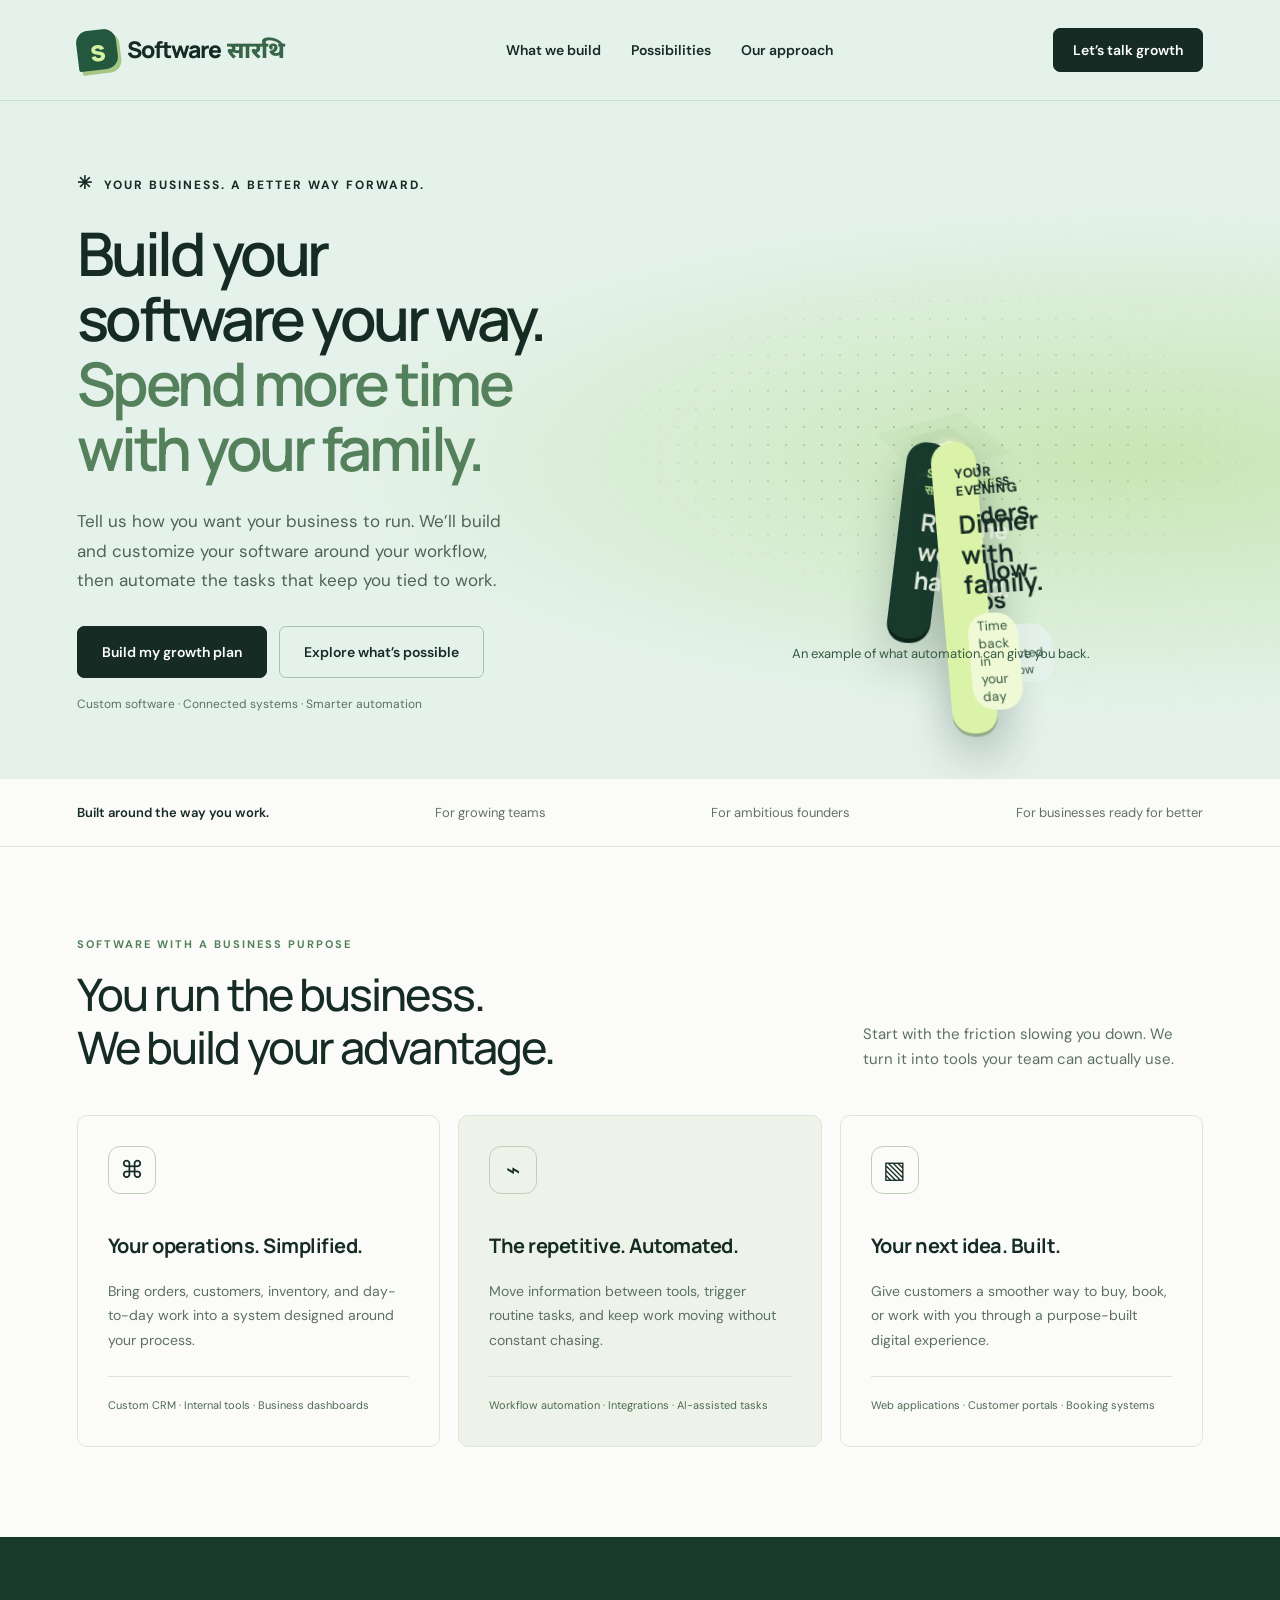
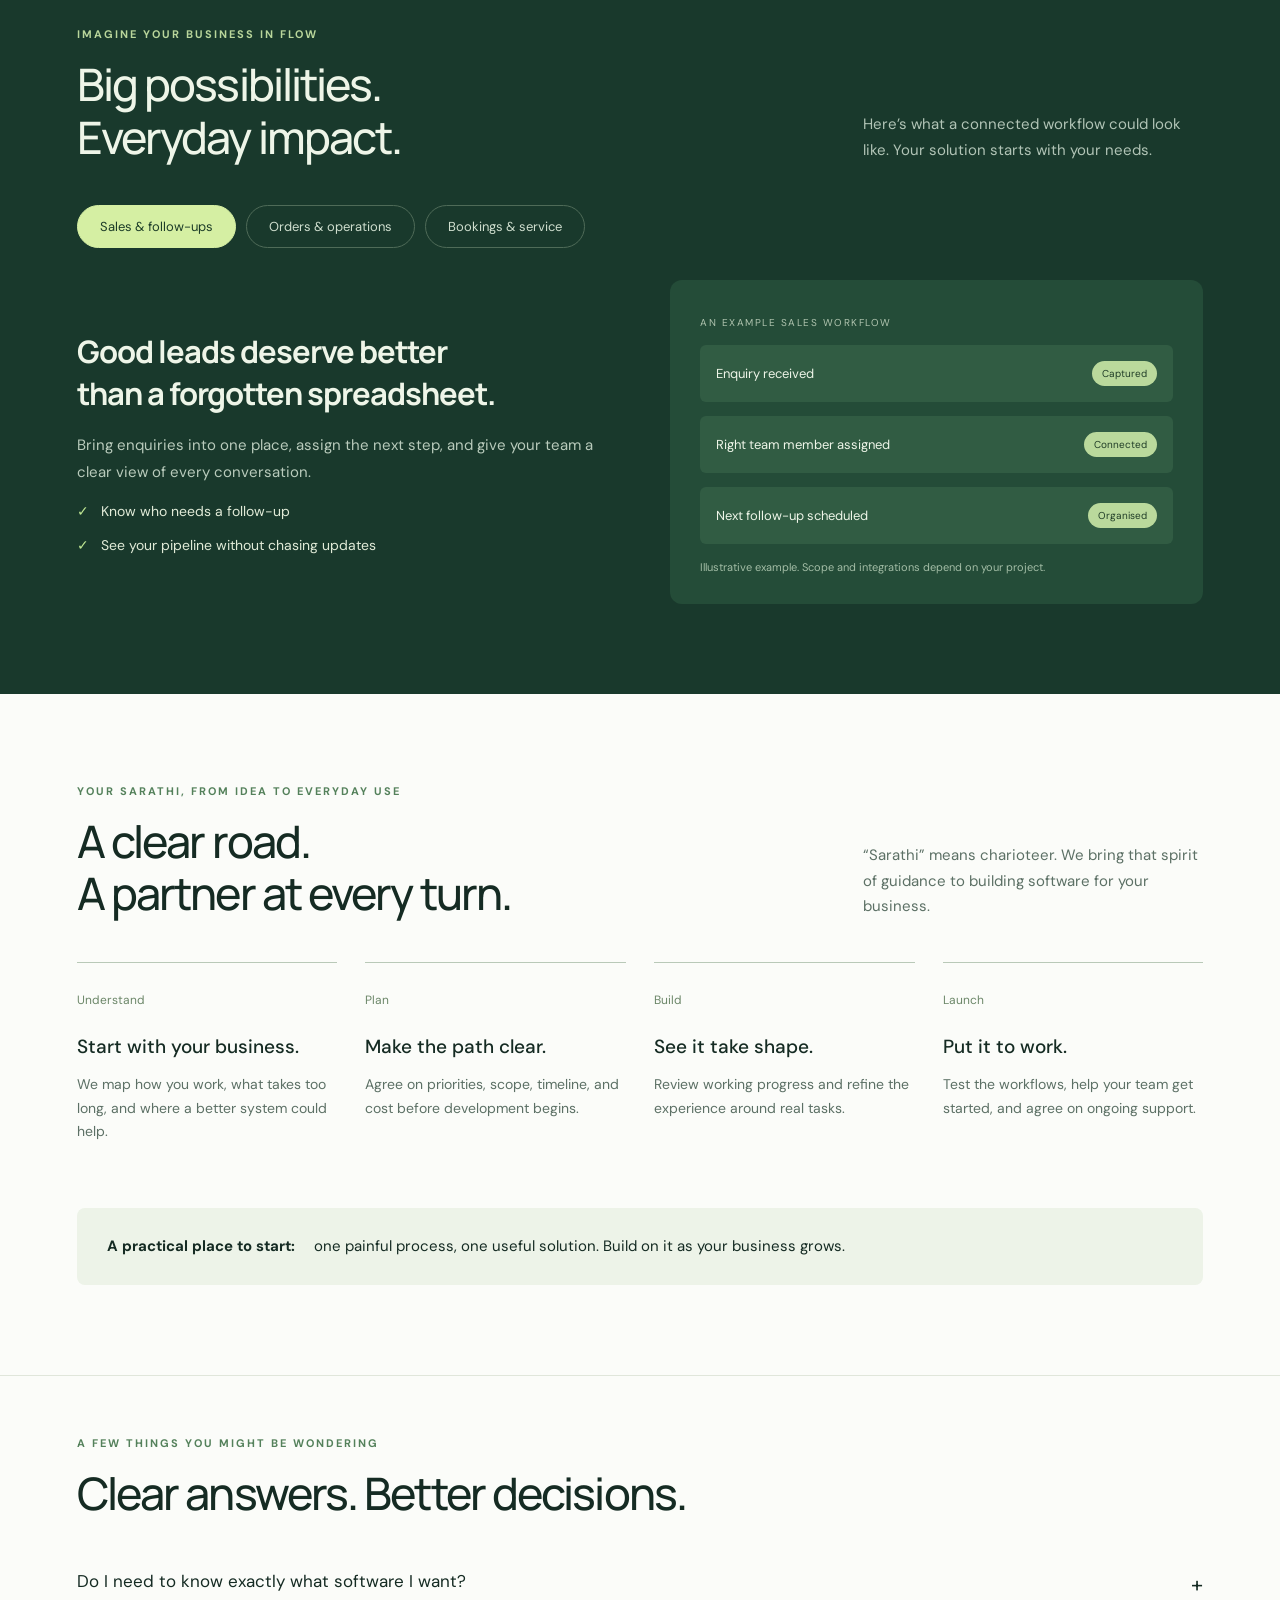
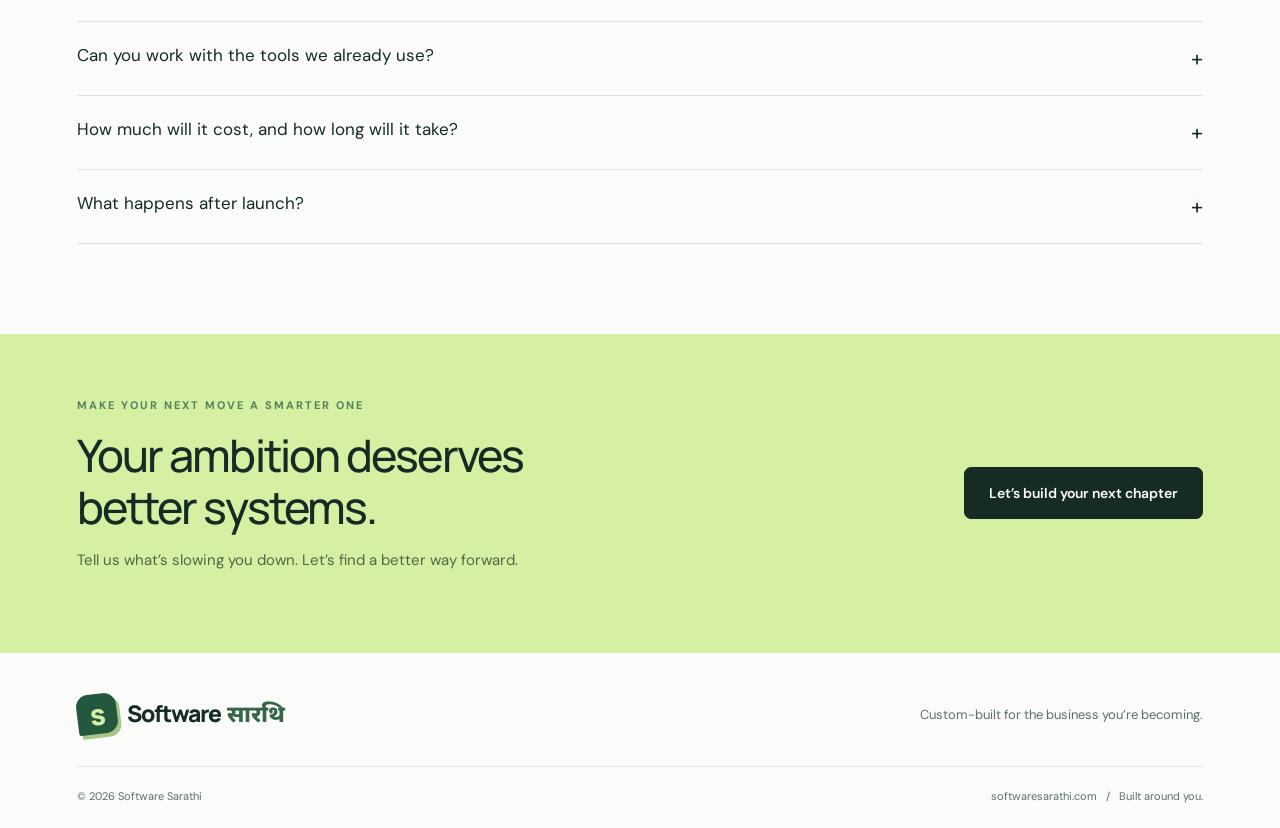
==== commit bbe0a008: "Add bilingual wordmark and animated 3D homepage" ====
--- a/software-sarathi/index.html
+++ b/software-sarathi/index.html
@@ -1,19 +1,50 @@
 <!doctype html>
 <html lang="en"><head><meta charset="utf-8"><meta name="viewport" content="width=device-width,initial-scale=1"><meta name="description" content="Software Sarathi builds custom software and automation around the way your business works. Simplify operations, connect your tools, and make room to grow."><meta name="theme-color" content="#e5f2eb"><title>Software Sarathi — Make room for growth.</title><link rel="icon" href="data:image/svg+xml,%3Csvg xmlns='http://www.w3.org/2000/svg' viewBox='0 0 100 100'%3E%3Crect width='100' height='100' rx='26' fill='%231b4937'/%3E%3Ctext x='24' y='74' font-size='72' fill='%23d6f6a5'%3Es%3C/text%3E%3C/svg%3E"><style>
-@import url('https://fonts.googleapis.com/css2?family=DM+Sans:wght@400;500;600;700&family=Manrope:wght@400;500;600;700;800&display=swap');
+@import url('https://fonts.googleapis.com/css2?family=DM+Sans:wght@400;500;600;700&family=Manrope:wght@400;500;600;700;800&family=Noto+Sans+Devanagari:wght@800&display=swap');
 :root{--ink:#152b23;--green:#23583e;--mint:#e5f2eb;--lime:#d5efa3;--muted:#5c7065}*{box-sizing:border-box}html{scroll-behavior:smooth;scroll-padding-top:90px}body{margin:0;color:var(--ink);font-family:'DM Sans',sans-serif;background:#fbfcf9}button,input,textarea,select{font:inherit}a{color:inherit;text-decoration:none}button,a{ -webkit-tap-highlight-color:transparent}button{cursor:pointer}button:focus-visible,a:focus-visible{outline:3px solid #83ab4b;outline-offset:5px}.wrap{max-width:1280px;margin:auto;padding:0 6%}header{background:var(--mint);border-bottom:1px solid #cdded3}nav{display:flex;align-items:center;justify-content:space-between;height:100px;gap:24px}.brand{font-family:Manrope,sans-serif;font-weight:800;letter-spacing:-1px;font-size:23px;display:flex;gap:11px;align-items:center}.mark{display:grid;place-items:center;width:40px;height:40px;background:var(--green);color:var(--lime);border-radius:12px 12px 12px 2px;font-size:29px}.navlinks{display:flex;gap:30px;font-size:14px;font-weight:600}.btn{display:inline-flex;justify-content:center;align-items:center;border:1px solid var(--ink);background:var(--ink);color:white;border-radius:7px;padding:16px 24px;font-size:14px;font-weight:600;transition:transform .2s,background .2s}.btn:hover{background:#326348;transform:translateY(-2px)}.btn.small{padding:12px 19px}.btn.outline{background:transparent;color:var(--ink);border-color:#a9bfb1}.btn.outline:hover{background:#d4e7dc}.hero{background:var(--mint);padding:70px 0 67px;overflow:hidden}.hero-grid{display:grid;grid-template-columns:1.05fr 1fr;gap:50px;align-items:center}.eyebrow{font-size:12px;font-weight:700;text-transform:uppercase;letter-spacing:2px;display:block;margin-bottom:26px}.eyebrow:before{content:'✳';margin-right:10px;font-size:18px}.hero h1{font-family:Manrope,sans-serif;font-size:clamp(46px,5.4vw,73px);line-height:1.08;letter-spacing:-4px;font-weight:600;margin:0 0 26px}.hero h1 em{font-style:normal;color:#54815b;position:relative}.hero p{max-width:440px;font-size:17px;line-height:1.75;color:#4d6457;margin:0 0 30px}.actions{display:flex;gap:12px;flex-wrap:wrap}.fine{font-size:12px;color:var(--muted);margin-top:18px}.visual{position:relative;min-height:430px;display:flex;align-items:center;justify-content:center}.visual:before{content:'';position:absolute;inset:5px -70px;background:radial-gradient(ellipse,#bbd3b8 1px,transparent 1px);background-size:16px 16px;mask-image:radial-gradient(ellipse,black,transparent 72%)}.dashboard{position:relative;width:100%;background:#fff;border:1px solid #d3e1d5;border-radius:13px;box-shadow:0 24px 70px #22442b17;transform:rotate(-2deg);padding:0 23px 24px}.dashbar{display:flex;align-items:center;justify-content:space-between;padding:20px 0;border-bottom:1px solid #edf0eb;font-size:12px}.dots{display:flex;gap:4px}.dots i{width:6px;height:6px;border-radius:50%;background:#d7ded6}.dashheading{font-family:Manrope;font-size:20px;font-weight:700;margin:22px 0 5px}.dashsub{font-size:11px;color:#748276}.dashstats{display:grid;grid-template-columns:1fr 1fr;gap:12px;margin:20px 0}.stat{background:#f2f6ef;border-radius:7px;padding:16px}.stat span{display:block;font-size:11px;color:#677566;margin-bottom:10px}.stat b{font-size:23px;font-weight:600}.stat small{font-size:10px;color:#4f7a42;margin-left:7px}.workflow{background:#f7f8f5;border:1px solid #e9ede6;border-radius:7px;padding:18px;font-size:12px}.flowline{display:flex;align-items:center;gap:8px;margin-top:18px}.flowbox{padding:12px 9px;background:white;border:1px solid #dde5d8;border-radius:5px;font-size:10px;flex:1;text-align:center}.flowbox.green{background:#e4f1d5;color:#3a622d}.connector{width:14px;height:1px;background:#a8b7a0}.floatcard{position:absolute;right:-22px;bottom:5px;background:var(--green);color:white;padding:19px 24px;border-radius:9px;box-shadow:0 12px 25px #173d3020;transform:rotate(3deg);font-size:13px}.floatcard b{display:block;font-size:16px;margin-bottom:5px}.demo{position:absolute;bottom:-23px;left:20px;font-size:10px;color:#6b7e6c}.strip{padding:25px 0;border-bottom:1px solid #e1e7df}.strip .wrap{display:flex;justify-content:space-between;align-items:center;gap:20px;font-size:13px;color:#647266}.strip strong{font-weight:600;color:var(--ink)}section{padding:90px 0}.sectiontop{display:flex;justify-content:space-between;gap:60px;align-items:end;margin-bottom:42px}h2{font-family:Manrope;font-weight:500;font-size:clamp(32px,3.5vw,46px);letter-spacing:-1.9px;line-height:1.17;margin:0}.sectiontop p{max-width:340px;color:var(--muted);font-size:15px;line-height:1.7;margin:0}.kicker{font-size:11px;text-transform:uppercase;letter-spacing:2px;font-weight:700;margin-bottom:17px;color:#54815b}.services{display:grid;grid-template-columns:repeat(3,1fr);gap:18px}.service{padding:30px;border:1px solid #dfe5d9;border-radius:10px;transition:transform .2s}.service:hover{transform:translateY(-5px)}.service:nth-child(2){background:#edf3e8}.icon{font-size:24px;display:grid;place-items:center;width:48px;height:48px;border:1px solid #bfcfbc;border-radius:12px;margin-bottom:38px}.service h3{font-family:Manrope;font-size:20px;letter-spacing:-.5px}.service p{font-size:14px;line-height:1.75;color:var(--muted)}.tags{font-size:11px;line-height:1.8;color:#4f6a52;border-top:1px solid #dce4d7;padding-top:19px;margin-top:24px}.usecases{background:#19392c;color:#eef5e8}.usecases .kicker{color:#b9d69b}.usecases .sectiontop p{color:#b1c4b6}.tabs{display:flex;gap:10px;margin:32px 0;flex-wrap:wrap}.tab{border:1px solid #4f6b58;background:transparent;color:#cfdece;padding:12px 22px;border-radius:30px;font-size:13px}.tab[aria-selected=true]{background:var(--lime);color:#1c3c28;border-color:var(--lime)}.case{display:grid;grid-template-columns:1fr 1fr;gap:60px;align-items:center}.case h3{font-family:Manrope;font-size:31px;letter-spacing:-1px;margin:0 0 18px}.case p{color:#b9cbbc;line-height:1.8;font-size:15px}.check{display:block;color:#e1ebd8;font-size:14px;margin-top:16px}.check:before{content:'✓';color:#c0e894;margin-right:12px}.caseart{background:#244c38;border-radius:12px;padding:30px}.caseart label{font-size:10px;text-transform:uppercase;letter-spacing:1.5px;color:#b0c4af}.taskrow{margin-top:14px;padding:16px;background:#315c43;border-radius:6px;display:flex;align-items:center;justify-content:space-between;font-size:13px;gap:15px}.pill{background:#bad99c;color:#203d27;border-radius:20px;padding:6px 10px;font-size:10px}.caption{font-size:11px;color:#a3bda6;margin-top:16px}.steps{display:grid;grid-template-columns:repeat(4,1fr);gap:28px}.step{border-top:1px solid #b9c9b8;padding-top:25px}.step span{font-size:12px;color:#6b8668}.step h3{font-size:19px;font-weight:500;margin:25px 0 12px}.step p{font-size:14px;color:var(--muted);line-height:1.7}.principle{margin-top:50px;border-radius:8px;background:#edf3e8;padding:25px 30px;font-size:15px;line-height:1.8}.principle strong{margin-right:15px}.faq{border-top:1px solid #e0e6db;padding-top:60px}details{border-bottom:1px solid #dce3d7;padding:22px 0}summary{font-size:17px;cursor:pointer;list-style:none;display:flex;justify-content:space-between}summary:after{content:'+';font-size:22px}details[open] summary:after{content:'−'}details p{max-width:760px;font-size:15px;line-height:1.8;color:var(--muted)}.cta{background:var(--lime);padding:64px 0}.cta .wrap{display:flex;justify-content:space-between;align-items:center;gap:35px}.cta h2{max-width:650px}.cta p{color:#4f6942;line-height:1.7;font-size:15px}footer{padding:40px 0 25px}.foot{display:flex;justify-content:space-between;align-items:center;gap:20px}.foot p{font-size:13px;color:var(--muted)}.bottom{border-top:1px solid #e0e5dc;padding-top:22px;margin-top:30px;display:flex;justify-content:space-between;font-size:11px;color:var(--muted)}dialog{width:min(590px,92vw);padding:34px;border:0;border-radius:14px;color:var(--ink);box-shadow:0 30px 100px #0003}dialog::backdrop{background:#0a251bb0;backdrop-filter:blur(4px)}dialog h2{font-size:30px}dialog p{color:var(--muted);font-size:14px;line-height:1.7}.close{float:right;border:0;background:#edf3e8;border-radius:50%;width:30px;height:30px;font-size:20px}.field{display:block;font-size:13px;font-weight:600;margin-top:20px}input,textarea,select{width:100%;padding:12px;border:1px solid #becdbd;border-radius:5px;margin-top:8px;color:var(--ink);background:#fff}textarea{min-height:100px;resize:vertical}form .btn{margin-top:22px;width:100%}#result{background:#edf3e8;padding:12px;display:none}.menu{display:none}@media(min-width:1500px){.wrap{padding:0 50px}}@media(max-width:900px){.hero-grid{gap:25px}.hero h1{letter-spacing:-2.5px}.navlinks{gap:16px}.visual{min-height:390px}.floatcard{right:-5px}.sectiontop{gap:30px}.service{padding:22px}.case{gap:30px}}@media(max-width:680px){nav{height:78px}.brand{font-size:19px}.mark{width:33px;height:33px;font-size:25px}.navlinks{display:none}nav .btn{font-size:12px;padding:11px 13px}.hero{padding:43px 0 55px}.hero-grid{grid-template-columns:1fr;gap:26px}.hero h1{font-size:51px;max-width:460px}.hero p{font-size:16px}.visual{margin:10px 12px 0;min-height:365px}.dashboard{padding:0 18px 22px}.floatcard{right:-15px;bottom:0}.strip .wrap{flex-wrap:wrap;justify-content:center;font-size:11px}.strip strong{width:100%;text-align:center}section{padding:60px 0}.sectiontop{display:block}.sectiontop p{margin-top:24px}.services,.case{grid-template-columns:1fr}.service{padding:27px}.icon{margin-bottom:23px}.case{gap:25px}.steps{grid-template-columns:1fr 1fr}.cta .wrap{display:block}.cta .btn{margin-top:16px}.foot{display:block}.foot p{margin-top:20px}.bottom{gap:15px;font-size:10px}.eyebrow{font-size:10px}.hero .btn{padding:15px 18px}.case h3{font-size:28px}}@media(prefers-reduced-motion:reduce){html{scroll-behavior:auto}*{transition:none!important}}
+.scene{margin:0}
+
+.brand{gap:10px;white-space:nowrap}.brand-name{display:inline-flex;align-items:baseline;gap:.28em}.brand-sanskrit{font-family:'Noto Sans Devanagari','Nirmala UI',Mangal,sans-serif;color:#376547;font-weight:800;letter-spacing:0}.mark{transform:rotate(-7deg);box-shadow:3px 4px 0 #a6c783}.hero{background:radial-gradient(ellipse at 89% 53%,#c8e6b4,transparent 51%),var(--mint)}.hero h1{font-size:clamp(39px,4.7vw,66px);letter-spacing:-.058em;text-wrap:balance}.hero h1 em{display:block}.hero-grid>div{min-width:0}
+.scene{position:relative;min-height:440px;isolation:isolate;perspective:950px;display:grid;place-items:center}.scene:before{content:'';position:absolute;inset:12% -12%;background-image:radial-gradient(#54805b55 1px,transparent 1px);background-size:18px 18px;mask-image:radial-gradient(ellipse,#000 20%,transparent 74%);pointer-events:none}.scene-stage{position:relative;width:min(100%,470px);aspect-ratio:1.07;transform-style:preserve-3d;transform:rotateX(var(--tilt-x,0deg)) rotateY(var(--tilt-y,0deg));transition:transform .24s ease-out}.scene-orbit{position:absolute;inset:18% 6% 15%;border:1px solid #50784b5c;border-radius:50%;transform:rotateX(61deg) rotateZ(-29deg);box-shadow:0 0 0 24px #6a9b5c15,0 0 0 49px #6a9b5c0e;transform-style:preserve-3d}.scene-orbit:after{content:'';position:absolute;height:12px;width:12px;border-radius:50%;background:#f7ffd4;box-shadow:0 0 16px 4px #f7ffd4;top:42%;left:0}.scene-card{position:absolute;border-radius:19px;padding:21px;box-shadow:0 24px 45px #12291f36,0 3px 0 #a2bd98;transform:translate3d(0,var(--lift,0px),var(--depth)) rotateY(var(--turn)) rotateZ(var(--angle));animation:scene-hover 6s ease-in-out infinite;animation-delay:var(--delay,0s)}.scene-card small{display:block;font-size:12px;font-weight:700;letter-spacing:.05em}.scene-card strong{display:block;font-family:Manrope,sans-serif;font-size:clamp(15px,2vw,23px);line-height:1.2;margin-top:9px}.scene-card.work{top:9%;left:3%;width:54%;background:#fff;--depth:12px;--turn:-18deg;--angle:-8deg}.scene-card.auto{top:34%;right:3%;width:57%;background:#183a2c;color:#eef6e6;--depth:52px;--turn:13deg;--angle:7deg;--delay:-2s;box-shadow:0 24px 45px #12291f36,0 4px 0 #0b241a}.scene-card.family{top:66%;left:12%;width:62%;background:#dbf3a9;--depth:82px;--turn:-12deg;--angle:-5deg;--delay:-4s}.scene-card.auto small{color:#bce594}.scene-caption{position:absolute;bottom:0;left:0;right:0;text-align:center;color:#365944;font-size:13px}.workflow-track{height:5px;margin-top:15px;border-radius:999px;background:#6e967570;overflow:hidden}.workflow-track:after{content:'';display:block;width:45%;height:100%;background:#d5efa3;border-radius:inherit;animation:scene-flow 3s ease-in-out infinite}.scene-chip{display:inline-block;margin-top:12px;padding:4px 9px;border-radius:20px;background:#e5f2eb;font-size:12px;color:#32543d}.scene-card.family .scene-chip{background:#eff9d6}.services{perspective:1100px}.service:hover,.service:focus-within{transform:translateY(-7px) rotateX(4deg);box-shadow:0 16px 30px #19392c16}
+@keyframes scene-hover{50%{transform:translate3d(0,-12px,var(--depth)) rotateY(var(--turn)) rotateZ(var(--angle))}}@keyframes scene-flow{0%,100%{transform:translateX(0)}50%{transform:translateX(120%)}}
+@media(max-width:680px){.scene{min-height:340px}.scene-stage{max-width:390px}.scene-card{padding:16px}.hero h1{font-size:clamp(37px,9.5vw,51px)}nav{gap:10px}.brand{gap:8px}.scene-caption{bottom:-9px}}
+@media(prefers-reduced-motion:reduce){.scene-stage{transform:none}.scene-card,.workflow-track:after{animation:none}}
 </style></head><body>
-<header><nav class="wrap" aria-label="Main navigation"><a class="brand" href="#" aria-label="Software Sarathi home"><span class="mark">s</span>software sarathi<span style="color:#638454">.</span></a><div class="navlinks"><a href="#solutions">What we build</a><a href="#possibilities">Possibilities</a><a href="#process">Our approach</a></div><button class="btn small" data-brief>Let’s talk growth</button></nav></header>
-<main><div class="hero"><div class="wrap hero-grid"><div><span class="eyebrow">Your business. A better way forward.</span><h1>Build your software your way. <em>Spend more time with your family.</em></h1><p>Tell us how you want your business to run. We’ll build and customize your software around your workflow, then automate the tasks that keep you tied to work.</p><div class="actions"><button class="btn" data-brief>Build my growth plan</button><a class="btn outline" href="#solutions">Explore what’s possible</a></div><div class="fine">Custom software · Connected systems · Smarter automation</div></div><div class="visual" aria-label="Illustrative dashboard showing connected business workflows"><div class="dashboard"><div class="dashbar"><b>✳ &nbsp; Your business, connected.</b><span class="dots"><i></i><i></i><i></i></span></div><div class="dashheading">A little less chaos. A lot more clarity.</div><div class="dashsub">One workspace. Everything moving together.</div><div class="dashstats"><div class="stat"><span>Daily operations</span><b>In sync</b><small>✓</small></div><div class="stat"><span>Your team’s focus</span><b>What’s next</b></div></div><div class="workflow"><b>Sales, without the loose ends</b><div class="flowline"><div class="flowbox">New enquiry</div><span class="connector"></span><div class="flowbox">Follow-up</div><span class="connector"></span><div class="flowbox green">Ready to grow ✓</div></div></div></div><div class="floatcard"><b>Make room for what matters.</b>Let your software handle the routine.</div><span class="demo">Illustrative workflow · Designed around your business</span></div></div></div>
+<header><nav class="wrap" aria-label="Main navigation"><a class="brand" href="#" aria-label="Software Sarathi home"><span class="mark">s</span><span class="brand-name">Software <span class="brand-sanskrit" lang="sa">सारथि</span></span></a><div class="navlinks"><a href="#solutions">What we build</a><a href="#possibilities">Possibilities</a><a href="#process">Our approach</a></div><button class="btn small" data-brief>Let’s talk growth</button></nav></header>
+<main><div class="hero"><div class="wrap hero-grid"><div><span class="eyebrow">Your business. A better way forward.</span><h1>Build your software your way. <em>Spend more time with your family.</em></h1><p>Tell us how you want your business to run. We’ll build and customize your software around your workflow, then automate the tasks that keep you tied to work.</p><div class="actions"><button class="btn" data-brief>Build my growth plan</button><a class="btn outline" href="#solutions">Explore what’s possible</a></div><div class="fine">Custom software · Connected systems · Smarter automation</div></div><figure class="visual scene" aria-label="Illustration of how automation frees up time for family">
+<div class="scene-stage">
+  <div class="scene-orbit" aria-hidden="true"></div>
+  <div class="scene-card work"><small>YOUR BUSINESS</small><strong>Orders &amp; follow-ups</strong><span class="scene-chip">One connected workflow</span></div>
+  <div class="scene-card auto"><small>SOFTWARE सारथि</small><strong>Routine work, handled.</strong><div class="workflow-track" aria-hidden="true"></div></div>
+  <div class="scene-card family"><small>YOUR EVENING</small><strong>Dinner with family.</strong><span class="scene-chip">Time back in your day</span></div>
+</div>
+<figcaption class="scene-caption">An example of what automation can give you back.</figcaption>
+</figure></div></div>
 <div class="strip"><div class="wrap"><strong>Built around the way you work.</strong><span>For growing teams</span><span>For ambitious founders</span><span>For businesses ready for better</span></div></div>
 <section id="solutions"><div class="wrap"><div class="sectiontop"><div><div class="kicker">Software with a business purpose</div><h2>You run the business.<br>We build your advantage.</h2></div><p>Start with the friction slowing you down. We turn it into tools your team can actually use.</p></div><div class="services"><article class="service"><div class="icon">⌘</div><h3>Your operations. Simplified.</h3><p>Bring orders, customers, inventory, and day-to-day work into a system designed around your process.</p><div class="tags">Custom CRM · Internal tools · Business dashboards</div></article><article class="service"><div class="icon">⌁</div><h3>The repetitive. Automated.</h3><p>Move information between tools, trigger routine tasks, and keep work moving without constant chasing.</p><div class="tags">Workflow automation · Integrations · AI-assisted tasks</div></article><article class="service"><div class="icon">▧</div><h3>Your next idea. Built.</h3><p>Give customers a smoother way to buy, book, or work with you through a purpose-built digital experience.</p><div class="tags">Web applications · Customer portals · Booking systems</div></article></div></div></section>
 <section class="usecases" id="possibilities"><div class="wrap"><div class="sectiontop"><div><div class="kicker">Imagine your business in flow</div><h2>Big possibilities.<br>Everyday impact.</h2></div><p>Here’s what a connected workflow could look like. Your solution starts with your needs.</p></div><div class="tabs" role="tablist" aria-label="Business workflow examples"><button class="tab" role="tab" id="tab-sales" aria-controls="case-panel" aria-selected="true" data-case="sales">Sales & follow-ups</button><button class="tab" role="tab" id="tab-ops" aria-controls="case-panel" aria-selected="false" tabindex="-1" data-case="ops">Orders & operations</button><button class="tab" role="tab" id="tab-service" aria-controls="case-panel" aria-selected="false" tabindex="-1" data-case="service">Bookings & service</button></div><div class="case" role="tabpanel" id="case-panel" aria-labelledby="tab-sales"><div><h3 id="case-title">Good leads deserve better<br>than a forgotten spreadsheet.</h3><p id="case-copy">Bring enquiries into one place, assign the next step, and give your team a clear view of every conversation.</p><span class="check" id="check-one">Know who needs a follow-up</span><span class="check" id="check-two">See your pipeline without chasing updates</span></div><div class="caseart"><label id="case-label">An example sales workflow</label><div class="taskrow"><span id="row-one">Enquiry received</span><span class="pill">Captured</span></div><div class="taskrow"><span id="row-two">Right team member assigned</span><span class="pill">Connected</span></div><div class="taskrow"><span id="row-three">Next follow-up scheduled</span><span class="pill">Organised</span></div><div class="caption">Illustrative example. Scope and integrations depend on your project.</div></div></div></div></section>
 <section id="process"><div class="wrap"><div class="sectiontop"><div><div class="kicker">Your sarathi, from idea to everyday use</div><h2>A clear road.<br>A partner at every turn.</h2></div><p>“Sarathi” means charioteer. We bring that spirit of guidance to building software for your business.</p></div><div class="steps"><article class="step"><span>Understand</span><h3>Start with your business.</h3><p>We map how you work, what takes too long, and where a better system could help.</p></article><article class="step"><span>Plan</span><h3>Make the path clear.</h3><p>Agree on priorities, scope, timeline, and cost before development begins.</p></article><article class="step"><span>Build</span><h3>See it take shape.</h3><p>Review working progress and refine the experience around real tasks.</p></article><article class="step"><span>Launch</span><h3>Put it to work.</h3><p>Test the workflows, help your team get started, and agree on ongoing support.</p></article></div><div class="principle"><strong>A practical place to start:</strong> one painful process, one useful solution. Build on it as your business grows.</div></div></section>
 <section class="faq"><div class="wrap"><div class="kicker">A few things you might be wondering</div><h2>Clear answers. Better decisions.</h2><div style="margin-top:28px"><details><summary>Do I need to know exactly what software I want?</summary><p>No. Start with the problem: repeated data entry, missed follow-ups, disconnected tools, or work that depends on one person. We can help turn that into a practical scope.</p></details><details><summary>Can you work with the tools we already use?</summary><p>We assess your current tools and available integration options first. Where a reliable connection is possible, we can include it in the proposal so you can keep useful parts of your existing setup.</p></details><details><summary>How much will it cost, and how long will it take?</summary><p>Cost and timeline depend on the workflows, features, and integrations involved. We define these with you and provide a project proposal before work begins.</p></details><details><summary>What happens after launch?</summary><p>Training, maintenance, hosting, and future improvements can be included in an agreed support plan. Ownership, access, and handover terms are set out in your project agreement.</p></details></div></div></section>
 <section class="cta"><div class="wrap"><div><div class="kicker">Make your next move a smarter one</div><h2>Your ambition deserves<br>better systems.</h2><p>Tell us what’s slowing you down. Let’s find a better way forward.</p></div><button class="btn" data-brief>Let’s build your next chapter</button></div></section></main>
-<footer><div class="wrap"><div class="foot"><a class="brand" href="#"><span class="mark">s</span>software sarathi.</a><p>Custom-built for the business you’re becoming.</p></div><div class="bottom"><span>© <span id="year"></span> Software Sarathi</span><span>softwaresarathi.com &nbsp; / &nbsp; Built around you.</span></div></div></footer>
+<footer><div class="wrap"><div class="foot"><a class="brand" href="#"><span class="mark">s</span><span class="brand-name">Software <span class="brand-sanskrit" lang="sa">सारथि</span></span></a><p>Custom-built for the business you’re becoming.</p></div><div class="bottom"><span>© <span id="year"></span> Software Sarathi</span><span>softwaresarathi.com &nbsp; / &nbsp; Built around you.</span></div></div></footer>
 <dialog id="brief"><button class="close" aria-label="Close project brief">×</button><div class="kicker">Your next chapter starts here</div><h2>What could work better?</h2><p>Create a short project brief to share with Software Sarathi. This downloads to your device; it is not submitted online.</p><form id="brief-form"><label class="field">Your name<input name="name" autocomplete="name" required maxlength="100" placeholder="Your name"></label><label class="field">Business name<input name="business" autocomplete="organization" required maxlength="150" placeholder="Your business"></label><label class="field">Where do you need help?<select name="need"><option>Custom business software</option><option>Workflow automation</option><option>Web application or customer portal</option><option>Help deciding where to start</option></select></label><label class="field">What’s slowing your business down?<textarea name="challenge" required maxlength="3000" placeholder="Tell us about the task, process, or idea you have in mind…"></textarea></label><button class="btn" type="submit">Download my project brief</button><p id="result" role="status">Your brief is ready. Share the downloaded file with Software Sarathi to start the conversation.</p></form></dialog>
 <script>
 document.getElementById('year').textContent=new Date().getFullYear();const dialog=document.getElementById('brief');document.querySelectorAll('[data-brief]').forEach(b=>b.addEventListener('click',()=>dialog.showModal()));document.querySelector('.close').onclick=()=>dialog.close();dialog.addEventListener('click',e=>{if(e.target===dialog){const r=dialog.getBoundingClientRect();if(e.clientX<r.left||e.clientX>r.right||e.clientY<r.top||e.clientY>r.bottom)dialog.close()}});document.getElementById('brief-form').addEventListener('submit',e=>{e.preventDefault();const f=new FormData(e.target);const content=`SOFTWARE SARATHI — PROJECT BRIEF\n\nName: ${f.get('name')}\nBusiness: ${f.get('business')}\nInterested in: ${f.get('need')}\n\nWhat could work better:\n${f.get('challenge')}\n\nPrepared at softwaresarathi.com`;const u=URL.createObjectURL(new Blob([content],{type:'text/plain;charset=utf-8'}));const a=document.createElement('a');a.href=u;a.download='Software-Sarathi-Project-Brief.txt';a.click();setTimeout(()=>URL.revokeObjectURL(u),1000);document.getElementById('result').style.display='block'});
 const cases={sales:['Good leads deserve better than a forgotten spreadsheet.','Bring enquiries into one place, assign the next step, and give your team a clear view of every conversation.','Know who needs a follow-up','See your pipeline without chasing updates','An example sales workflow','Enquiry received','Right team member assigned','Next follow-up scheduled'],ops:['From order received to order delivered. All connected.','Keep orders, stock updates, and team handoffs together so everyone can see what needs to happen next.','Reduce repeated data entry','Spot bottlenecks before they pile up','An example order workflow','Customer order received','Inventory and team updated','Fulfilment task created'],service:['Less scheduling back-and-forth. More time for customers.','Bring appointment requests, team schedules, and service updates into one clear experience for your staff and customers.','Keep bookings organised','Make service handoffs easier','An example service workflow','Booking request received','Team availability checked','Appointment confirmation prepared']};const tabs=[...document.querySelectorAll('[data-case]')];function choose(b){tabs.forEach(t=>{t.setAttribute('aria-selected',String(t===b));t.tabIndex=t===b?0:-1});document.getElementById('case-panel').setAttribute('aria-labelledby',b.id);['case-title','case-copy','check-one','check-two','case-label','row-one','row-two','row-three'].forEach((id,i)=>document.getElementById(id).textContent=cases[b.dataset.case][i])}tabs.forEach((b,i)=>{b.onclick=()=>choose(b);b.onkeydown=e=>{let n;if(e.key==='ArrowRight')n=(i+1)%tabs.length;if(e.key==='ArrowLeft')n=(i+tabs.length-1)%tabs.length;if(e.key==='Home')n=0;if(e.key==='End')n=tabs.length-1;if(n!==undefined){e.preventDefault();choose(tabs[n]);tabs[n].focus()}}});
+
+const scene = document.querySelector('.scene');
+const sceneStage = scene.querySelector('.scene-stage');
+const motion = matchMedia('(hover: hover) and (pointer: fine) and (prefers-reduced-motion: no-preference)');
+scene.addEventListener('pointermove', event => {
+  if (!motion.matches || event.pointerType !== 'mouse') return;
+  const bounds = scene.getBoundingClientRect();
+  const x = (event.clientX - bounds.left) / bounds.width - 0.5;
+  const y = (event.clientY - bounds.top) / bounds.height - 0.5;
+  sceneStage.style.setProperty('--tilt-x', `${-y * 14}deg`);
+  sceneStage.style.setProperty('--tilt-y', `${x * 16}deg`);
+});
+scene.addEventListener('pointerleave', () => {
+  sceneStage.style.removeProperty('--tilt-x');
+  sceneStage.style.removeProperty('--tilt-y');
+});
 </script></body></html>
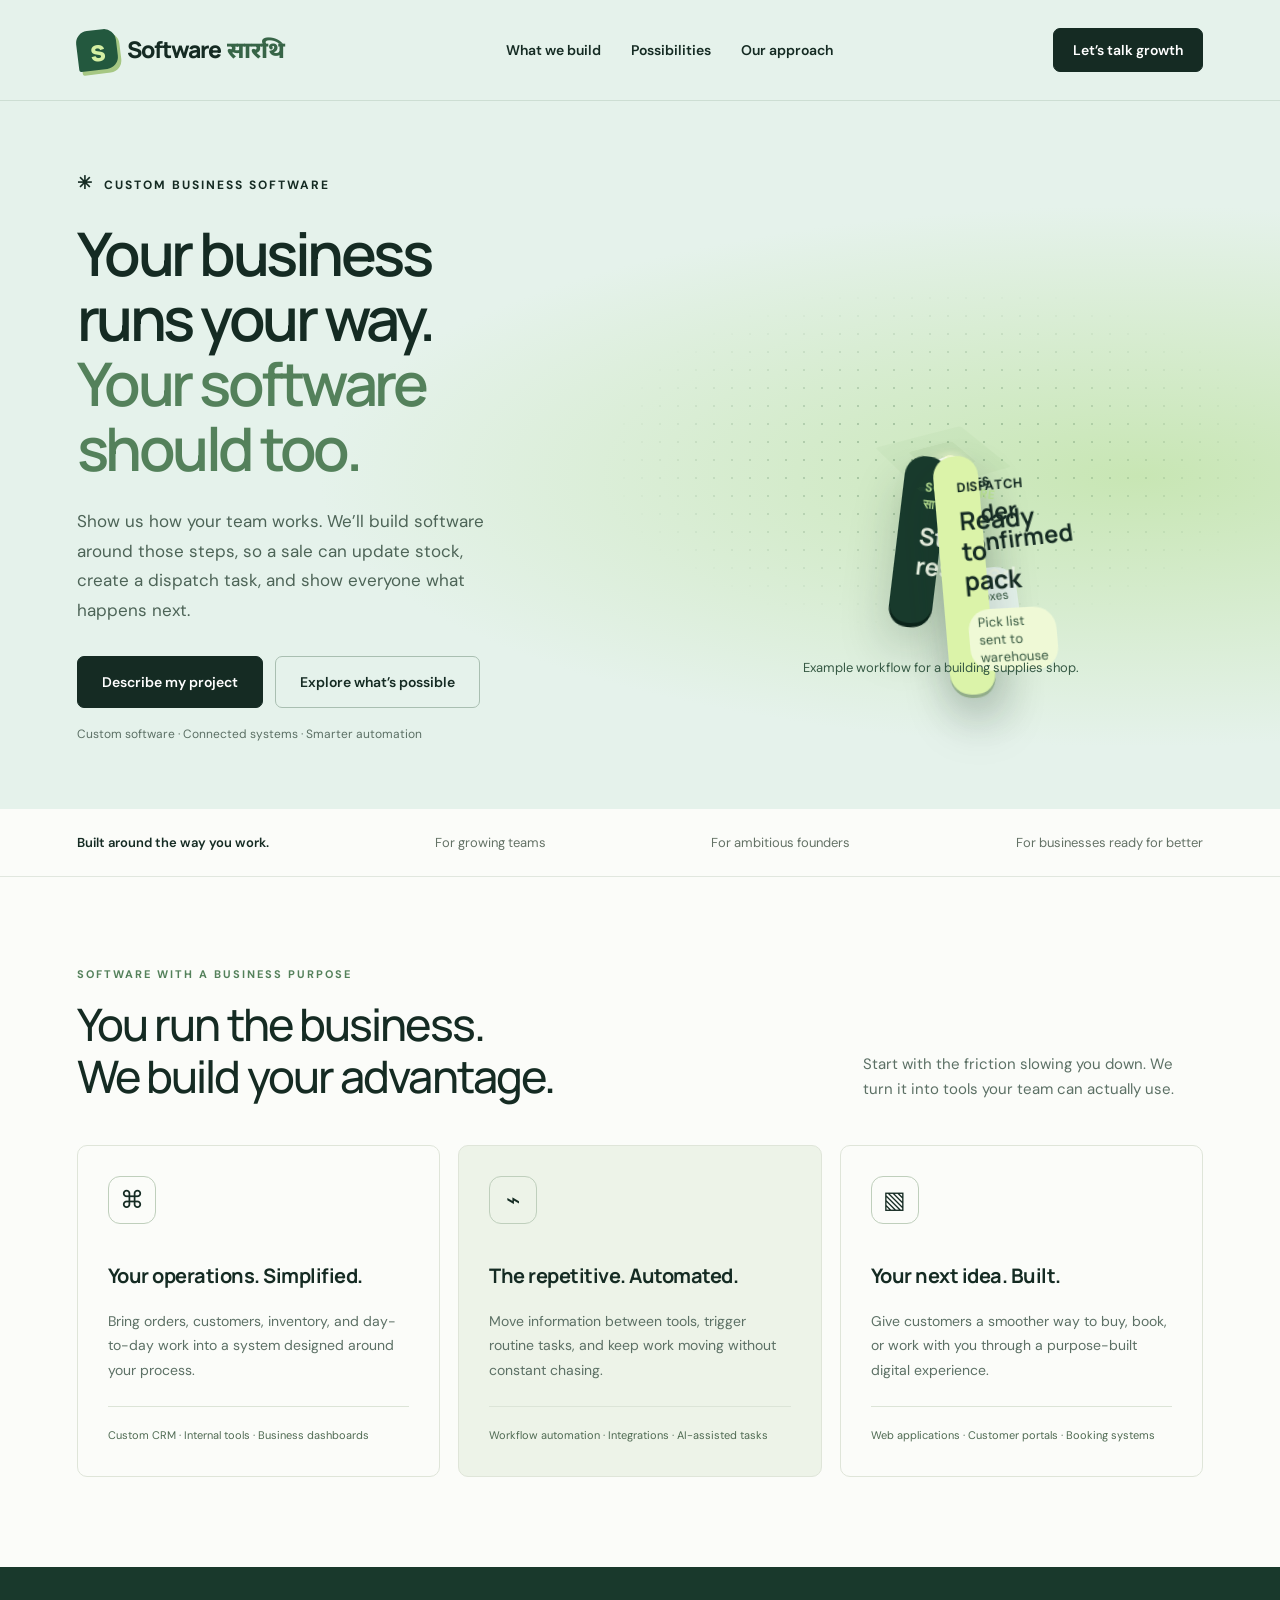
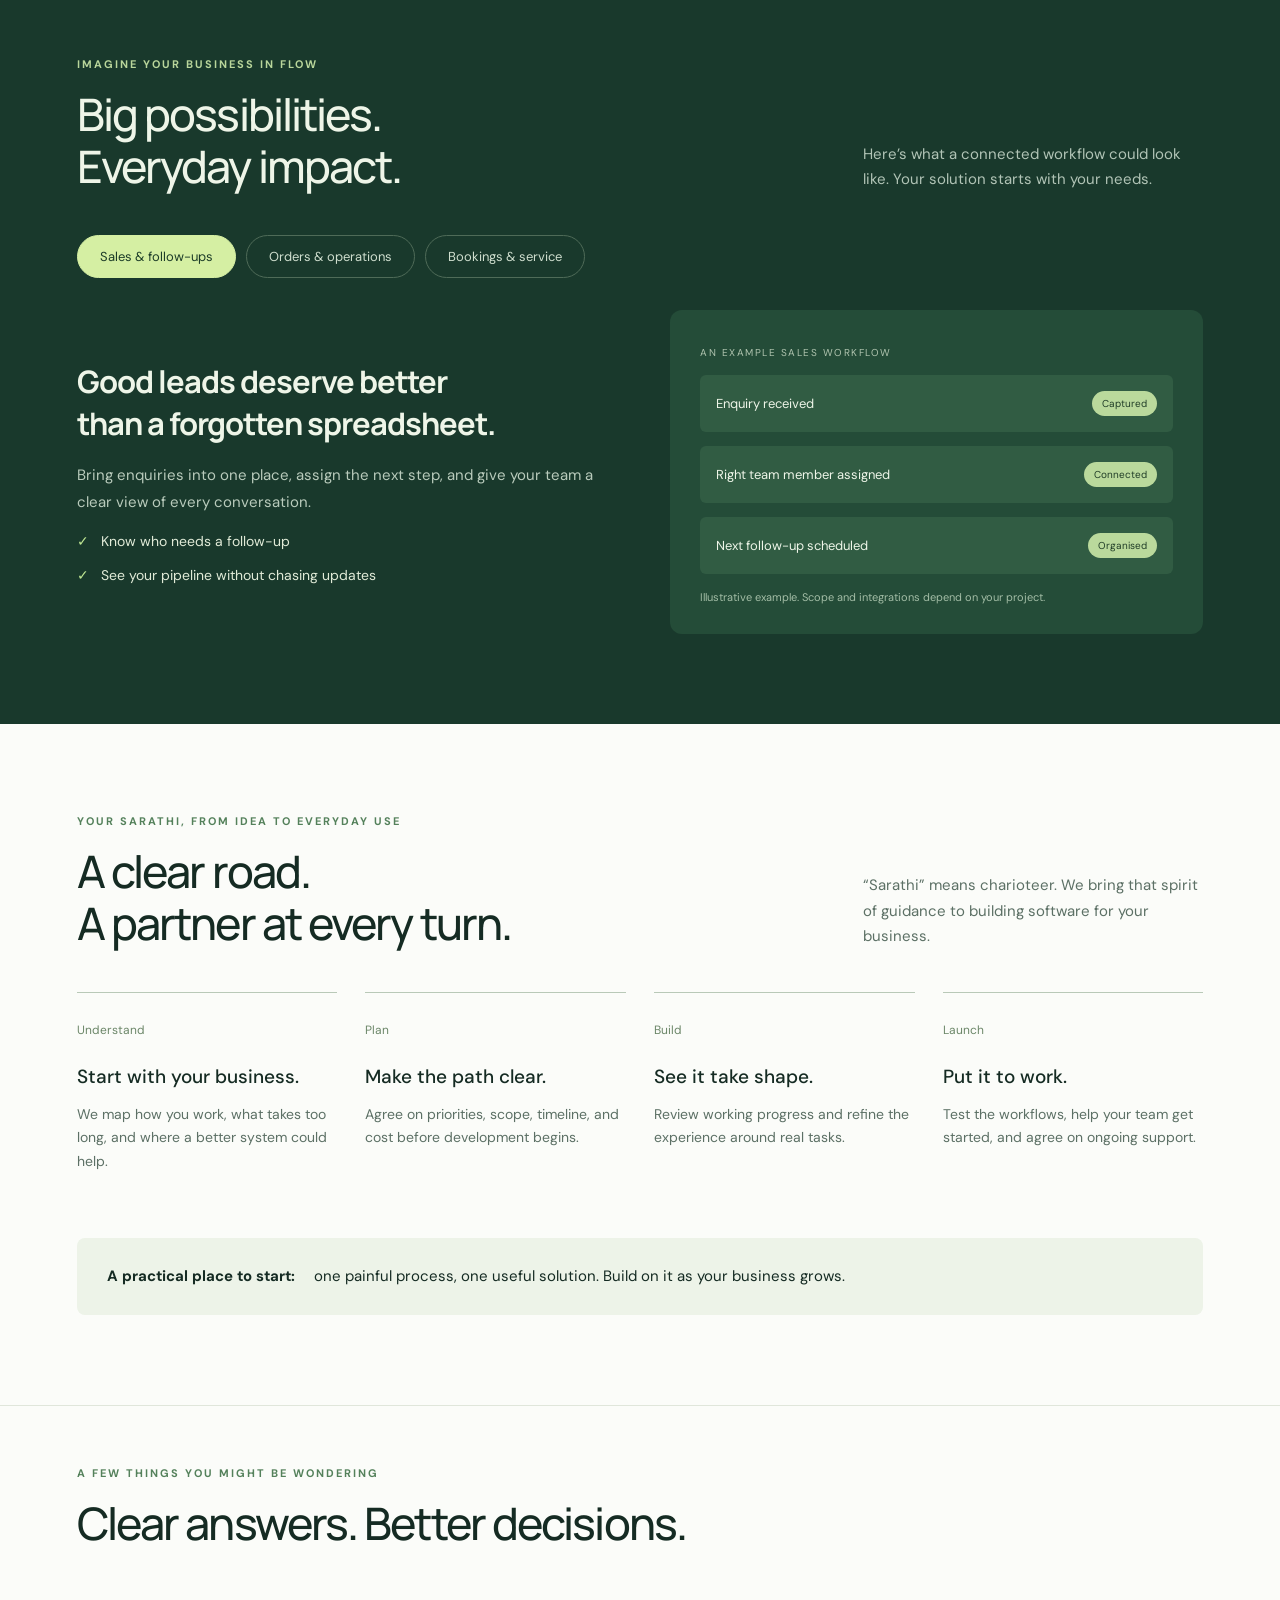
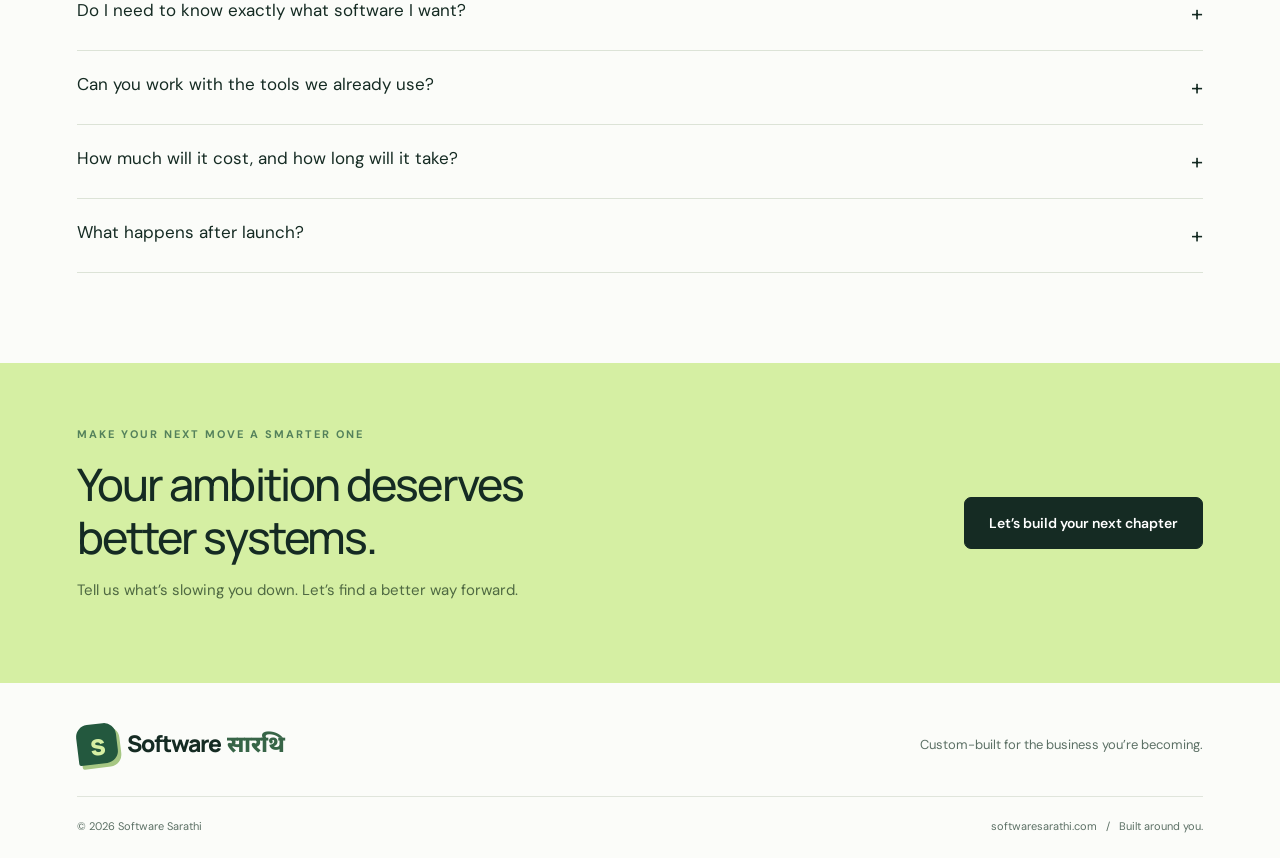
==== commit a78ccf5f: "Show how custom software moves an order from sale to dispatch" ====
--- a/software-sarathi/index.html
+++ b/software-sarathi/index.html
@@ -5,20 +5,20 @@
 .scene{margin:0}
 
 .brand{gap:10px;white-space:nowrap}.brand-name{display:inline-flex;align-items:baseline;gap:.28em}.brand-sanskrit{font-family:'Noto Sans Devanagari','Nirmala UI',Mangal,sans-serif;color:#376547;font-weight:800;letter-spacing:0}.mark{transform:rotate(-7deg);box-shadow:3px 4px 0 #a6c783}.hero{background:radial-gradient(ellipse at 89% 53%,#c8e6b4,transparent 51%),var(--mint)}.hero h1{font-size:clamp(39px,4.7vw,66px);letter-spacing:-.058em;text-wrap:balance}.hero h1 em{display:block}.hero-grid>div{min-width:0}
-.scene{position:relative;min-height:440px;isolation:isolate;perspective:950px;display:grid;place-items:center}.scene:before{content:'';position:absolute;inset:12% -12%;background-image:radial-gradient(#54805b55 1px,transparent 1px);background-size:18px 18px;mask-image:radial-gradient(ellipse,#000 20%,transparent 74%);pointer-events:none}.scene-stage{position:relative;width:min(100%,470px);aspect-ratio:1.07;transform-style:preserve-3d;transform:rotateX(var(--tilt-x,0deg)) rotateY(var(--tilt-y,0deg));transition:transform .24s ease-out}.scene-orbit{position:absolute;inset:18% 6% 15%;border:1px solid #50784b5c;border-radius:50%;transform:rotateX(61deg) rotateZ(-29deg);box-shadow:0 0 0 24px #6a9b5c15,0 0 0 49px #6a9b5c0e;transform-style:preserve-3d}.scene-orbit:after{content:'';position:absolute;height:12px;width:12px;border-radius:50%;background:#f7ffd4;box-shadow:0 0 16px 4px #f7ffd4;top:42%;left:0}.scene-card{position:absolute;border-radius:19px;padding:21px;box-shadow:0 24px 45px #12291f36,0 3px 0 #a2bd98;transform:translate3d(0,var(--lift,0px),var(--depth)) rotateY(var(--turn)) rotateZ(var(--angle));animation:scene-hover 6s ease-in-out infinite;animation-delay:var(--delay,0s)}.scene-card small{display:block;font-size:12px;font-weight:700;letter-spacing:.05em}.scene-card strong{display:block;font-family:Manrope,sans-serif;font-size:clamp(15px,2vw,23px);line-height:1.2;margin-top:9px}.scene-card.work{top:9%;left:3%;width:54%;background:#fff;--depth:12px;--turn:-18deg;--angle:-8deg}.scene-card.auto{top:34%;right:3%;width:57%;background:#183a2c;color:#eef6e6;--depth:52px;--turn:13deg;--angle:7deg;--delay:-2s;box-shadow:0 24px 45px #12291f36,0 4px 0 #0b241a}.scene-card.family{top:66%;left:12%;width:62%;background:#dbf3a9;--depth:82px;--turn:-12deg;--angle:-5deg;--delay:-4s}.scene-card.auto small{color:#bce594}.scene-caption{position:absolute;bottom:0;left:0;right:0;text-align:center;color:#365944;font-size:13px}.workflow-track{height:5px;margin-top:15px;border-radius:999px;background:#6e967570;overflow:hidden}.workflow-track:after{content:'';display:block;width:45%;height:100%;background:#d5efa3;border-radius:inherit;animation:scene-flow 3s ease-in-out infinite}.scene-chip{display:inline-block;margin-top:12px;padding:4px 9px;border-radius:20px;background:#e5f2eb;font-size:12px;color:#32543d}.scene-card.family .scene-chip{background:#eff9d6}.services{perspective:1100px}.service:hover,.service:focus-within{transform:translateY(-7px) rotateX(4deg);box-shadow:0 16px 30px #19392c16}
+.scene{position:relative;min-height:440px;isolation:isolate;perspective:950px;display:grid;place-items:center}.scene:before{content:'';position:absolute;inset:12% -12%;background-image:radial-gradient(#54805b55 1px,transparent 1px);background-size:18px 18px;mask-image:radial-gradient(ellipse,#000 20%,transparent 74%);pointer-events:none}.scene-stage{position:relative;width:min(100%,470px);aspect-ratio:1.07;transform-style:preserve-3d;transform:rotateX(var(--tilt-x,0deg)) rotateY(var(--tilt-y,0deg));transition:transform .24s ease-out}.scene-orbit{position:absolute;inset:18% 6% 15%;border:1px solid #50784b5c;border-radius:50%;transform:rotateX(61deg) rotateZ(-29deg);box-shadow:0 0 0 24px #6a9b5c15,0 0 0 49px #6a9b5c0e;transform-style:preserve-3d}.scene-orbit:after{content:'';position:absolute;height:12px;width:12px;border-radius:50%;background:#f7ffd4;box-shadow:0 0 16px 4px #f7ffd4;top:42%;left:0}.scene-card{position:absolute;border-radius:19px;padding:21px;box-shadow:0 24px 45px #12291f36,0 3px 0 #a2bd98;transform:translate3d(0,var(--lift,0px),var(--depth)) rotateY(var(--turn)) rotateZ(var(--angle));animation:scene-hover 6s ease-in-out infinite;animation-delay:var(--delay,0s)}.scene-card small{display:block;font-size:12px;font-weight:700;letter-spacing:.05em}.scene-card strong{display:block;font-family:Manrope,sans-serif;font-size:clamp(15px,2vw,23px);line-height:1.2;margin-top:9px}.scene-card.work{top:9%;left:3%;width:54%;background:#fff;--depth:12px;--turn:-18deg;--angle:-8deg}.scene-card.auto{top:34%;right:3%;width:57%;background:#183a2c;color:#eef6e6;--depth:52px;--turn:13deg;--angle:7deg;--delay:-2s;box-shadow:0 24px 45px #12291f36,0 4px 0 #0b241a}.scene-card.dispatch{top:66%;left:12%;width:62%;background:#dbf3a9;--depth:82px;--turn:-12deg;--angle:-5deg;--delay:-4s}.scene-card.auto small{color:#bce594}.scene-caption{position:absolute;bottom:0;left:0;right:0;text-align:center;color:#365944;font-size:13px}.workflow-track{height:5px;margin-top:15px;border-radius:999px;background:#6e967570;overflow:hidden}.workflow-track:after{content:'';display:block;width:45%;height:100%;background:#d5efa3;border-radius:inherit;animation:scene-flow 3s ease-in-out infinite}.scene-chip{display:inline-block;margin-top:12px;padding:4px 9px;border-radius:20px;background:#e5f2eb;font-size:12px;color:#32543d}.scene-card.dispatch .scene-chip{background:#eff9d6}.services{perspective:1100px}.service:hover,.service:focus-within{transform:translateY(-7px) rotateX(4deg);box-shadow:0 16px 30px #19392c16}
 @keyframes scene-hover{50%{transform:translate3d(0,-12px,var(--depth)) rotateY(var(--turn)) rotateZ(var(--angle))}}@keyframes scene-flow{0%,100%{transform:translateX(0)}50%{transform:translateX(120%)}}
 @media(max-width:680px){.scene{min-height:340px}.scene-stage{max-width:390px}.scene-card{padding:16px}.hero h1{font-size:clamp(37px,9.5vw,51px)}nav{gap:10px}.brand{gap:8px}.scene-caption{bottom:-9px}}
 @media(prefers-reduced-motion:reduce){.scene-stage{transform:none}.scene-card,.workflow-track:after{animation:none}}
 </style></head><body>
 <header><nav class="wrap" aria-label="Main navigation"><a class="brand" href="#" aria-label="Software Sarathi home"><span class="mark">s</span><span class="brand-name">Software <span class="brand-sanskrit" lang="sa">सारथि</span></span></a><div class="navlinks"><a href="#solutions">What we build</a><a href="#possibilities">Possibilities</a><a href="#process">Our approach</a></div><button class="btn small" data-brief>Let’s talk growth</button></nav></header>
-<main><div class="hero"><div class="wrap hero-grid"><div><span class="eyebrow">Your business. A better way forward.</span><h1>Build your software your way. <em>Spend more time with your family.</em></h1><p>Tell us how you want your business to run. We’ll build and customize your software around your workflow, then automate the tasks that keep you tied to work.</p><div class="actions"><button class="btn" data-brief>Build my growth plan</button><a class="btn outline" href="#solutions">Explore what’s possible</a></div><div class="fine">Custom software · Connected systems · Smarter automation</div></div><figure class="visual scene" aria-label="Illustration of how automation frees up time for family">
+<main><div class="hero"><div class="wrap hero-grid"><div><span class="eyebrow">Custom business software</span><h1>Your business runs your way. <em>Your software should too.</em></h1><p>Show us how your team works. We’ll build software around those steps, so a sale can update stock, create a dispatch task, and show everyone what happens next.</p><div class="actions"><button class="btn" data-brief>Describe my project</button><a class="btn outline" href="#solutions">Explore what’s possible</a></div><div class="fine">Custom software · Connected systems · Smarter automation</div></div><figure class="visual scene" aria-label="Example of an order moving from sales to dispatch">
 <div class="scene-stage">
   <div class="scene-orbit" aria-hidden="true"></div>
-  <div class="scene-card work"><small>YOUR BUSINESS</small><strong>Orders &amp; follow-ups</strong><span class="scene-chip">One connected workflow</span></div>
-  <div class="scene-card auto"><small>SOFTWARE सारथि</small><strong>Routine work, handled.</strong><div class="workflow-track" aria-hidden="true"></div></div>
-  <div class="scene-card family"><small>YOUR EVENING</small><strong>Dinner with family.</strong><span class="scene-chip">Time back in your day</span></div>
+  <div class="scene-card work"><small>SALES</small><strong>Order confirmed</strong><span class="scene-chip">12 boxes of floor tiles</span></div>
+  <div class="scene-card auto"><small>SOFTWARE सारथि</small><strong>Stock reserved</strong><div class="workflow-track" aria-hidden="true"></div></div>
+  <div class="scene-card dispatch"><small>DISPATCH</small><strong>Ready to pack</strong><span class="scene-chip">Pick list sent to warehouse</span></div>
 </div>
-<figcaption class="scene-caption">An example of what automation can give you back.</figcaption>
+<figcaption class="scene-caption">Example workflow for a building supplies shop.</figcaption>
 </figure></div></div>
 <div class="strip"><div class="wrap"><strong>Built around the way you work.</strong><span>For growing teams</span><span>For ambitious founders</span><span>For businesses ready for better</span></div></div>
 <section id="solutions"><div class="wrap"><div class="sectiontop"><div><div class="kicker">Software with a business purpose</div><h2>You run the business.<br>We build your advantage.</h2></div><p>Start with the friction slowing you down. We turn it into tools your team can actually use.</p></div><div class="services"><article class="service"><div class="icon">⌘</div><h3>Your operations. Simplified.</h3><p>Bring orders, customers, inventory, and day-to-day work into a system designed around your process.</p><div class="tags">Custom CRM · Internal tools · Business dashboards</div></article><article class="service"><div class="icon">⌁</div><h3>The repetitive. Automated.</h3><p>Move information between tools, trigger routine tasks, and keep work moving without constant chasing.</p><div class="tags">Workflow automation · Integrations · AI-assisted tasks</div></article><article class="service"><div class="icon">▧</div><h3>Your next idea. Built.</h3><p>Give customers a smoother way to buy, book, or work with you through a purpose-built digital experience.</p><div class="tags">Web applications · Customer portals · Booking systems</div></article></div></div></section>
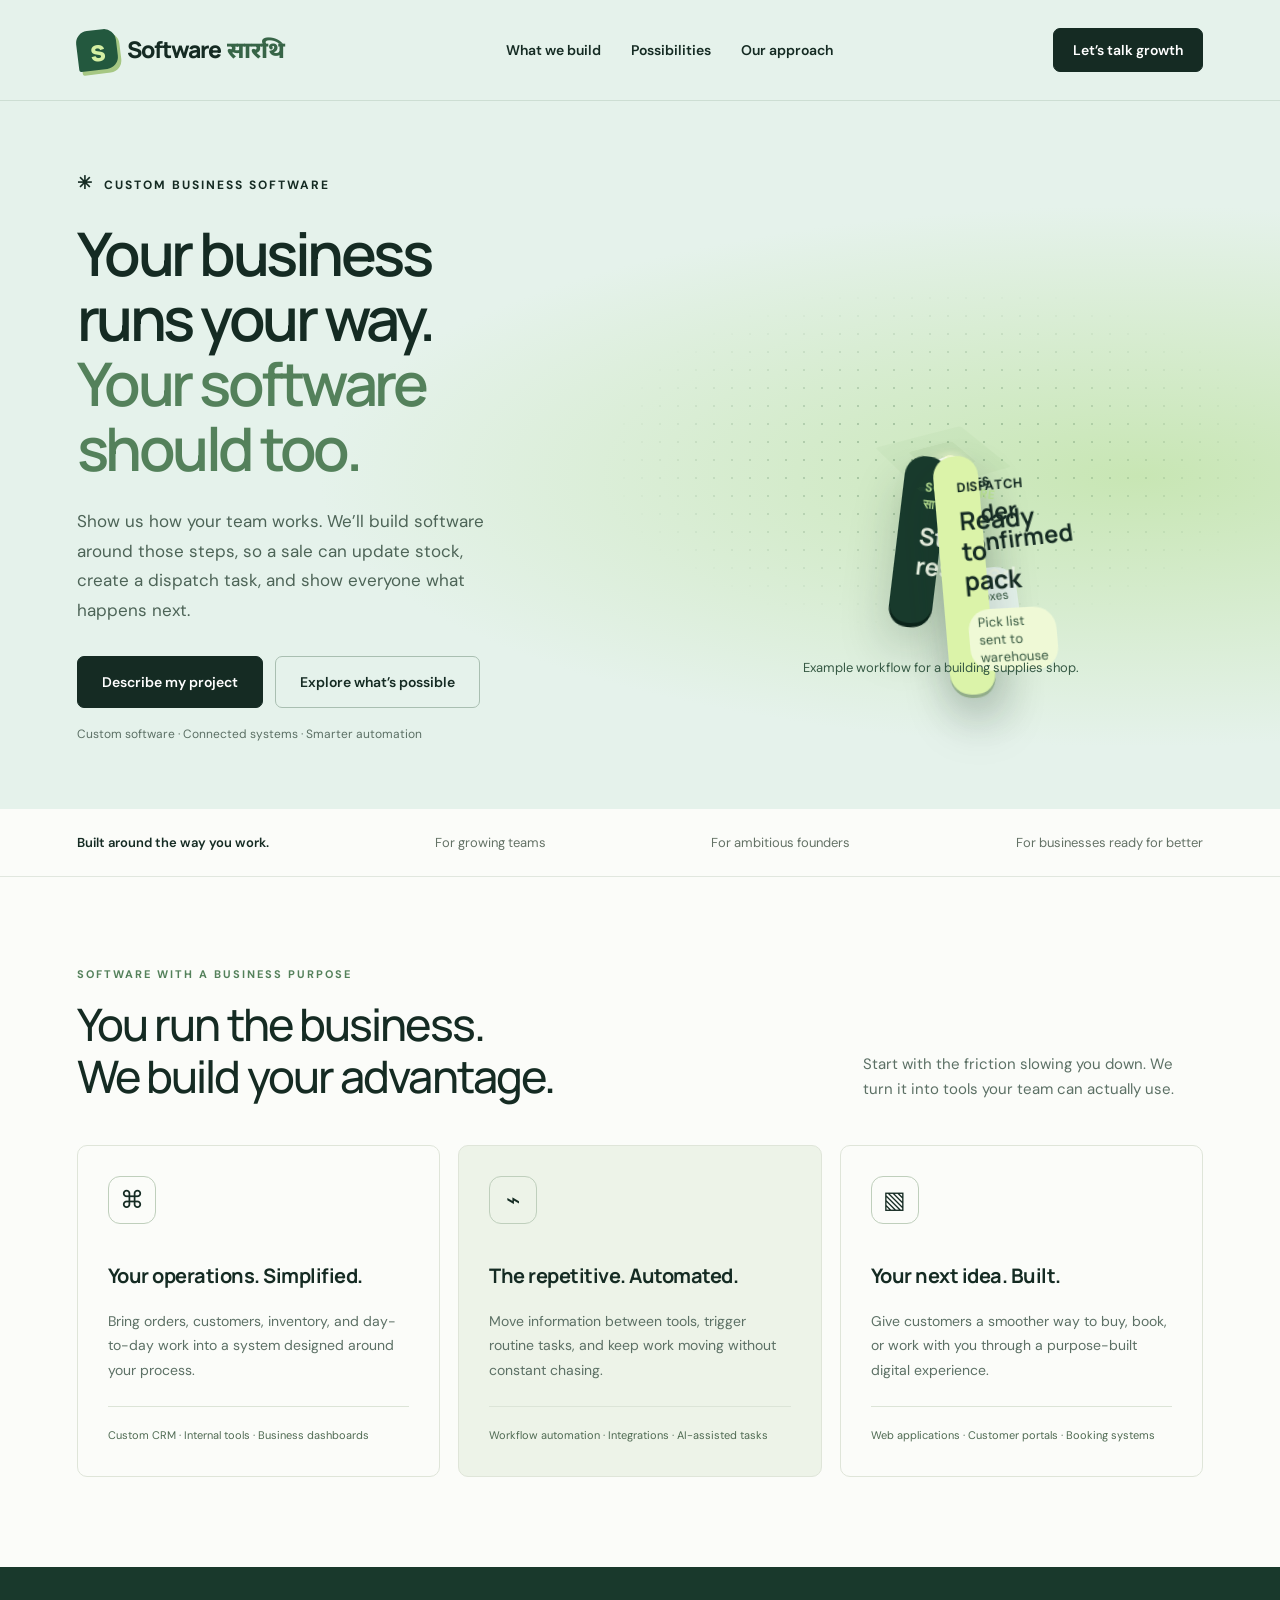
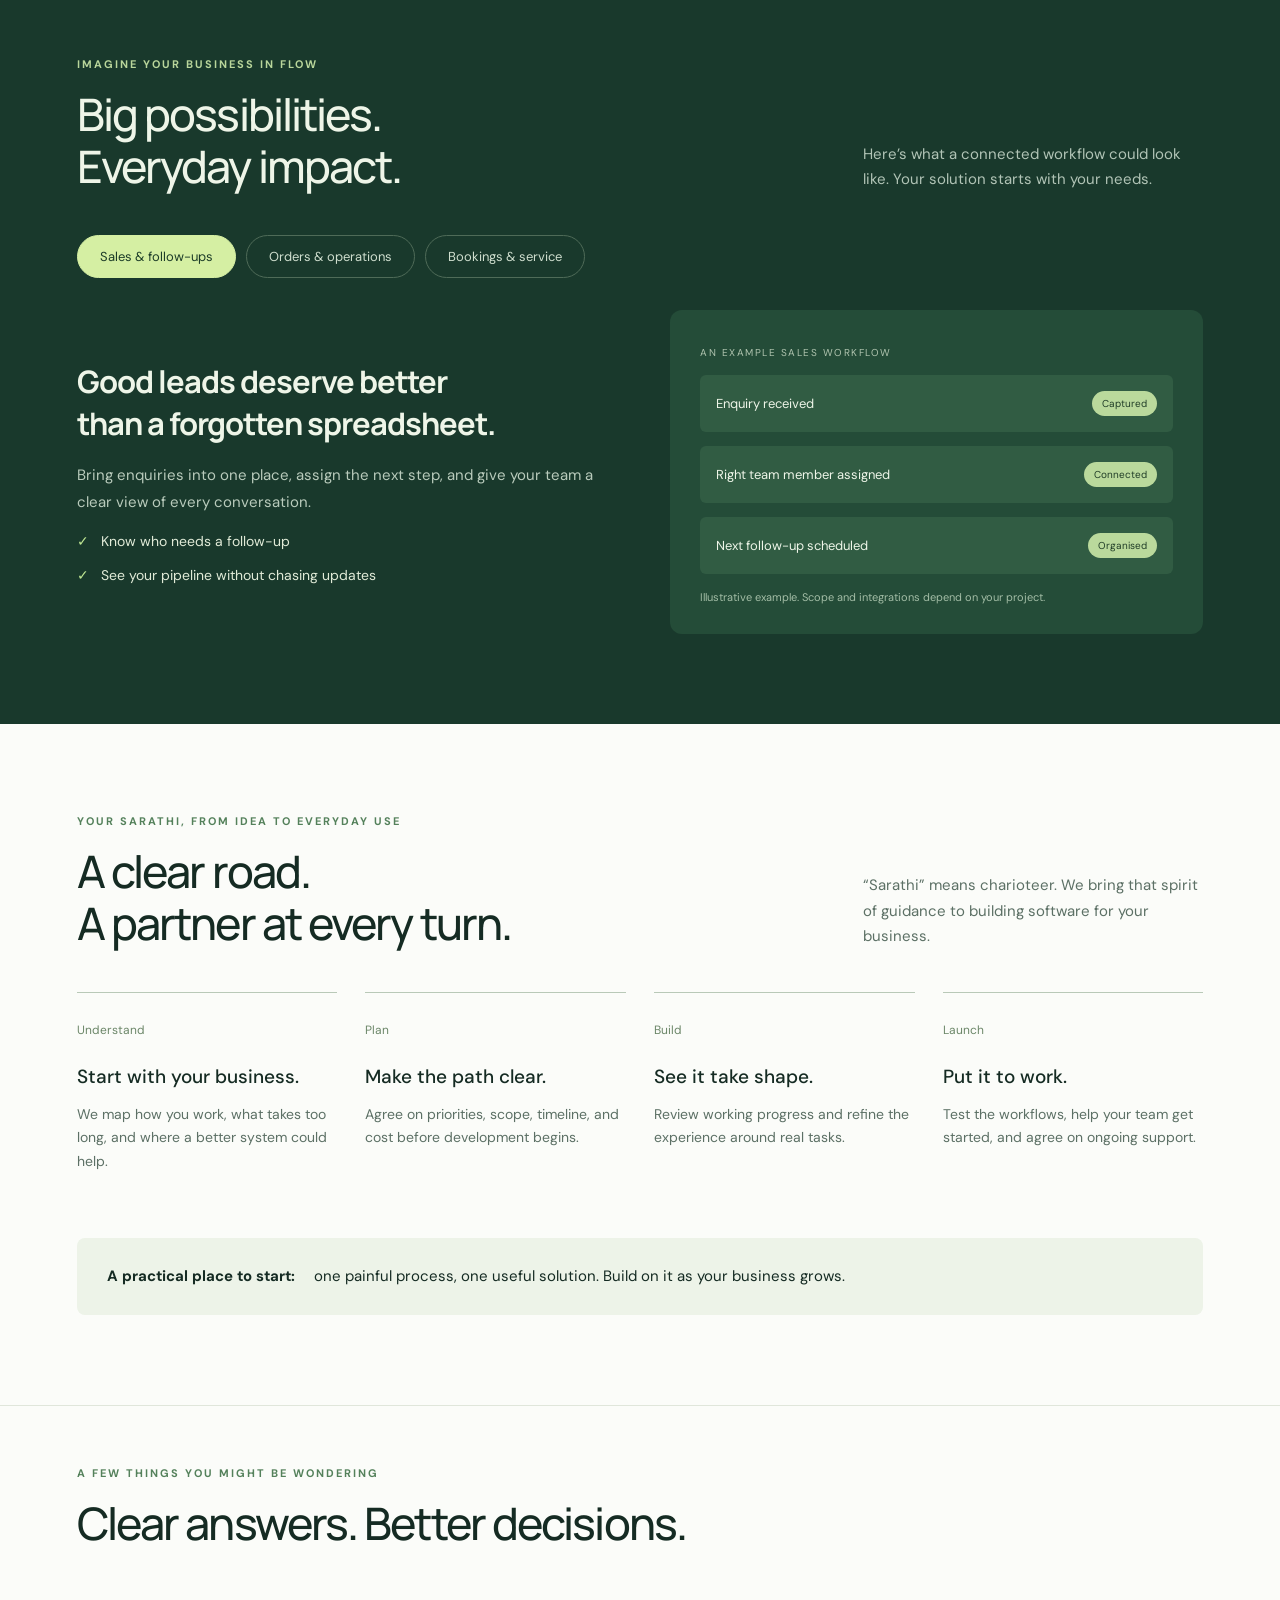
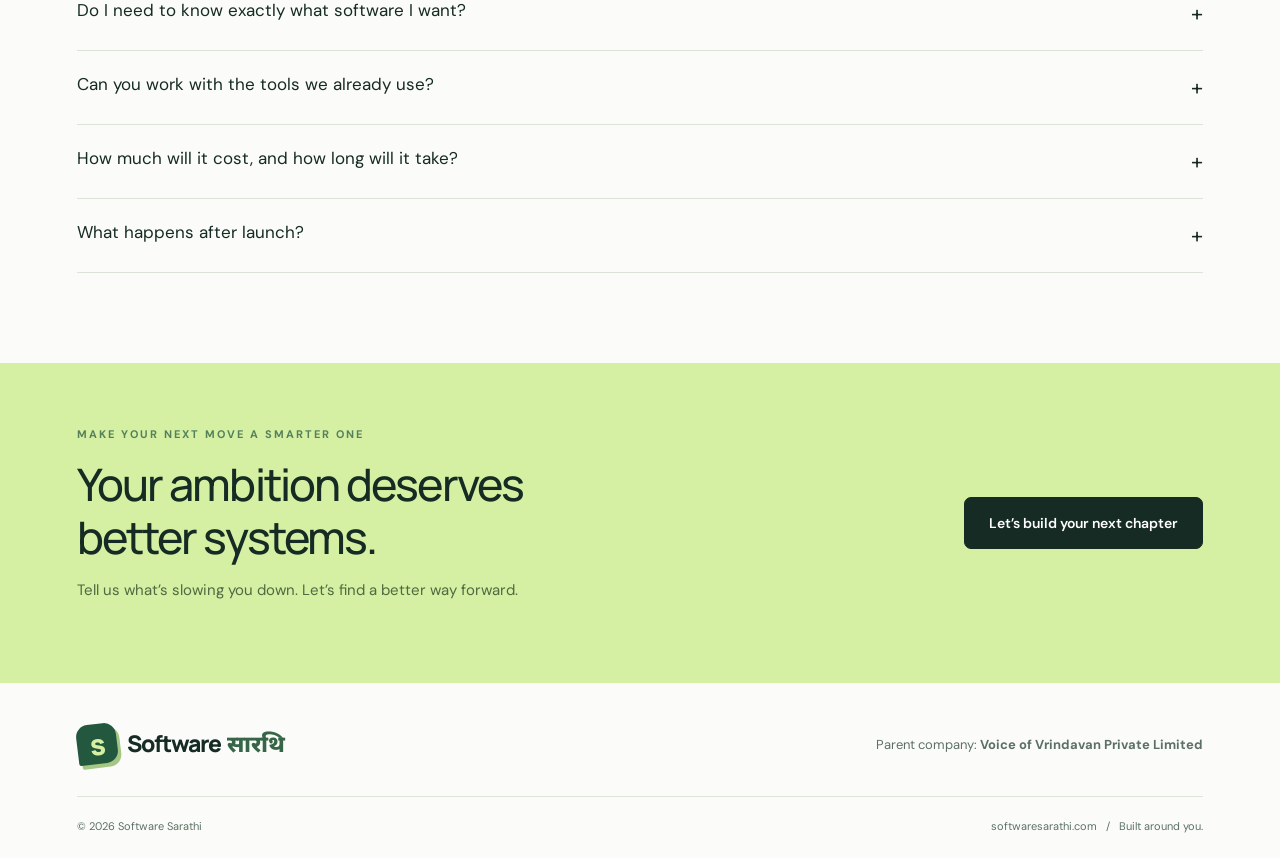
==== commit 76c7a504: "Identify Voice of Vrindavan Private Limited as the parent company" ====
--- a/software-sarathi/index.html
+++ b/software-sarathi/index.html
@@ -26,7 +26,7 @@
 <section id="process"><div class="wrap"><div class="sectiontop"><div><div class="kicker">Your sarathi, from idea to everyday use</div><h2>A clear road.<br>A partner at every turn.</h2></div><p>“Sarathi” means charioteer. We bring that spirit of guidance to building software for your business.</p></div><div class="steps"><article class="step"><span>Understand</span><h3>Start with your business.</h3><p>We map how you work, what takes too long, and where a better system could help.</p></article><article class="step"><span>Plan</span><h3>Make the path clear.</h3><p>Agree on priorities, scope, timeline, and cost before development begins.</p></article><article class="step"><span>Build</span><h3>See it take shape.</h3><p>Review working progress and refine the experience around real tasks.</p></article><article class="step"><span>Launch</span><h3>Put it to work.</h3><p>Test the workflows, help your team get started, and agree on ongoing support.</p></article></div><div class="principle"><strong>A practical place to start:</strong> one painful process, one useful solution. Build on it as your business grows.</div></div></section>
 <section class="faq"><div class="wrap"><div class="kicker">A few things you might be wondering</div><h2>Clear answers. Better decisions.</h2><div style="margin-top:28px"><details><summary>Do I need to know exactly what software I want?</summary><p>No. Start with the problem: repeated data entry, missed follow-ups, disconnected tools, or work that depends on one person. We can help turn that into a practical scope.</p></details><details><summary>Can you work with the tools we already use?</summary><p>We assess your current tools and available integration options first. Where a reliable connection is possible, we can include it in the proposal so you can keep useful parts of your existing setup.</p></details><details><summary>How much will it cost, and how long will it take?</summary><p>Cost and timeline depend on the workflows, features, and integrations involved. We define these with you and provide a project proposal before work begins.</p></details><details><summary>What happens after launch?</summary><p>Training, maintenance, hosting, and future improvements can be included in an agreed support plan. Ownership, access, and handover terms are set out in your project agreement.</p></details></div></div></section>
 <section class="cta"><div class="wrap"><div><div class="kicker">Make your next move a smarter one</div><h2>Your ambition deserves<br>better systems.</h2><p>Tell us what’s slowing you down. Let’s find a better way forward.</p></div><button class="btn" data-brief>Let’s build your next chapter</button></div></section></main>
-<footer><div class="wrap"><div class="foot"><a class="brand" href="#"><span class="mark">s</span><span class="brand-name">Software <span class="brand-sanskrit" lang="sa">सारथि</span></span></a><p>Custom-built for the business you’re becoming.</p></div><div class="bottom"><span>© <span id="year"></span> Software Sarathi</span><span>softwaresarathi.com &nbsp; / &nbsp; Built around you.</span></div></div></footer>
+<footer><div class="wrap"><div class="foot"><a class="brand" href="#"><span class="mark">s</span><span class="brand-name">Software <span class="brand-sanskrit" lang="sa">सारथि</span></span></a><p>Parent company: <strong>Voice of Vrindavan Private Limited</strong></p></div><div class="bottom"><span>© <span id="year"></span> Software Sarathi</span><span>softwaresarathi.com &nbsp; / &nbsp; Built around you.</span></div></div></footer>
 <dialog id="brief"><button class="close" aria-label="Close project brief">×</button><div class="kicker">Your next chapter starts here</div><h2>What could work better?</h2><p>Create a short project brief to share with Software Sarathi. This downloads to your device; it is not submitted online.</p><form id="brief-form"><label class="field">Your name<input name="name" autocomplete="name" required maxlength="100" placeholder="Your name"></label><label class="field">Business name<input name="business" autocomplete="organization" required maxlength="150" placeholder="Your business"></label><label class="field">Where do you need help?<select name="need"><option>Custom business software</option><option>Workflow automation</option><option>Web application or customer portal</option><option>Help deciding where to start</option></select></label><label class="field">What’s slowing your business down?<textarea name="challenge" required maxlength="3000" placeholder="Tell us about the task, process, or idea you have in mind…"></textarea></label><button class="btn" type="submit">Download my project brief</button><p id="result" role="status">Your brief is ready. Share the downloaded file with Software Sarathi to start the conversation.</p></form></dialog>
 <script>
 document.getElementById('year').textContent=new Date().getFullYear();const dialog=document.getElementById('brief');document.querySelectorAll('[data-brief]').forEach(b=>b.addEventListener('click',()=>dialog.showModal()));document.querySelector('.close').onclick=()=>dialog.close();dialog.addEventListener('click',e=>{if(e.target===dialog){const r=dialog.getBoundingClientRect();if(e.clientX<r.left||e.clientX>r.right||e.clientY<r.top||e.clientY>r.bottom)dialog.close()}});document.getElementById('brief-form').addEventListener('submit',e=>{e.preventDefault();const f=new FormData(e.target);const content=`SOFTWARE SARATHI — PROJECT BRIEF\n\nName: ${f.get('name')}\nBusiness: ${f.get('business')}\nInterested in: ${f.get('need')}\n\nWhat could work better:\n${f.get('challenge')}\n\nPrepared at softwaresarathi.com`;const u=URL.createObjectURL(new Blob([content],{type:'text/plain;charset=utf-8'}));const a=document.createElement('a');a.href=u;a.download='Software-Sarathi-Project-Brief.txt';a.click();setTimeout(()=>URL.revokeObjectURL(u),1000);document.getElementById('result').style.display='block'});
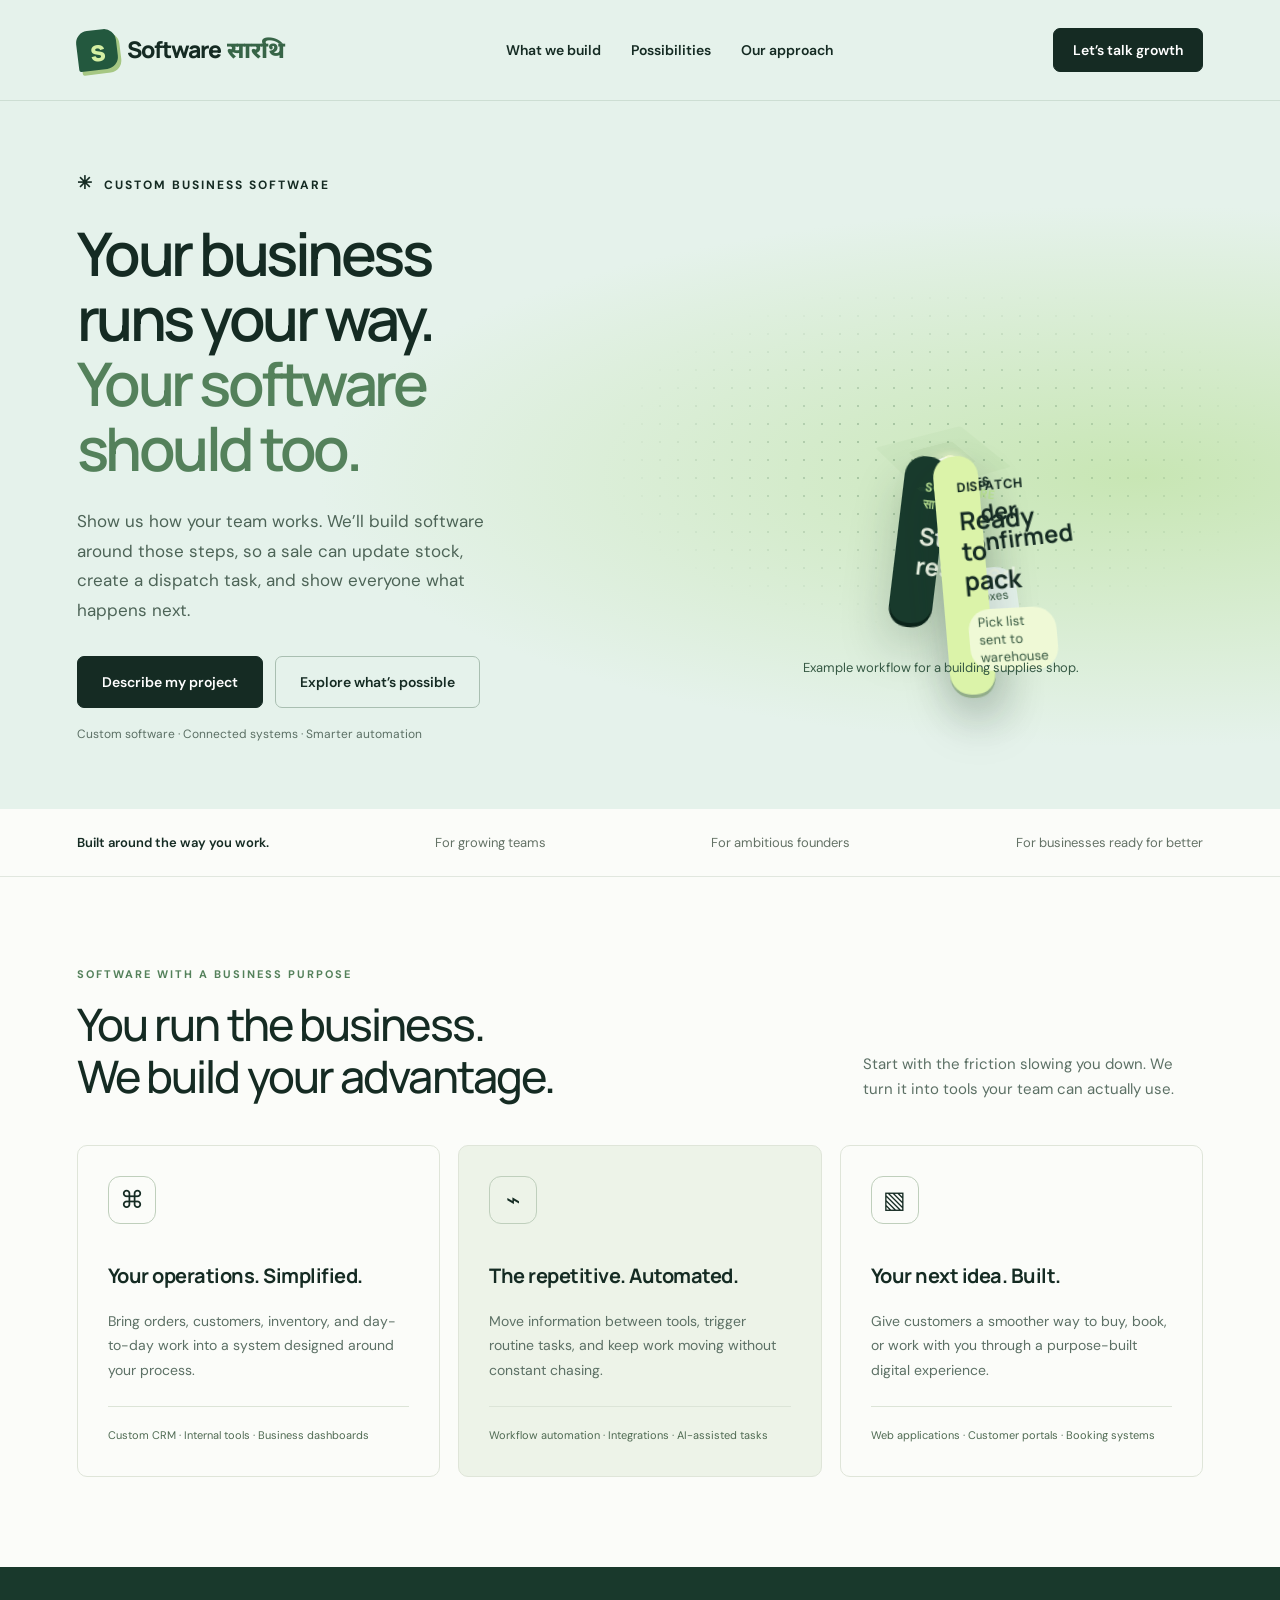
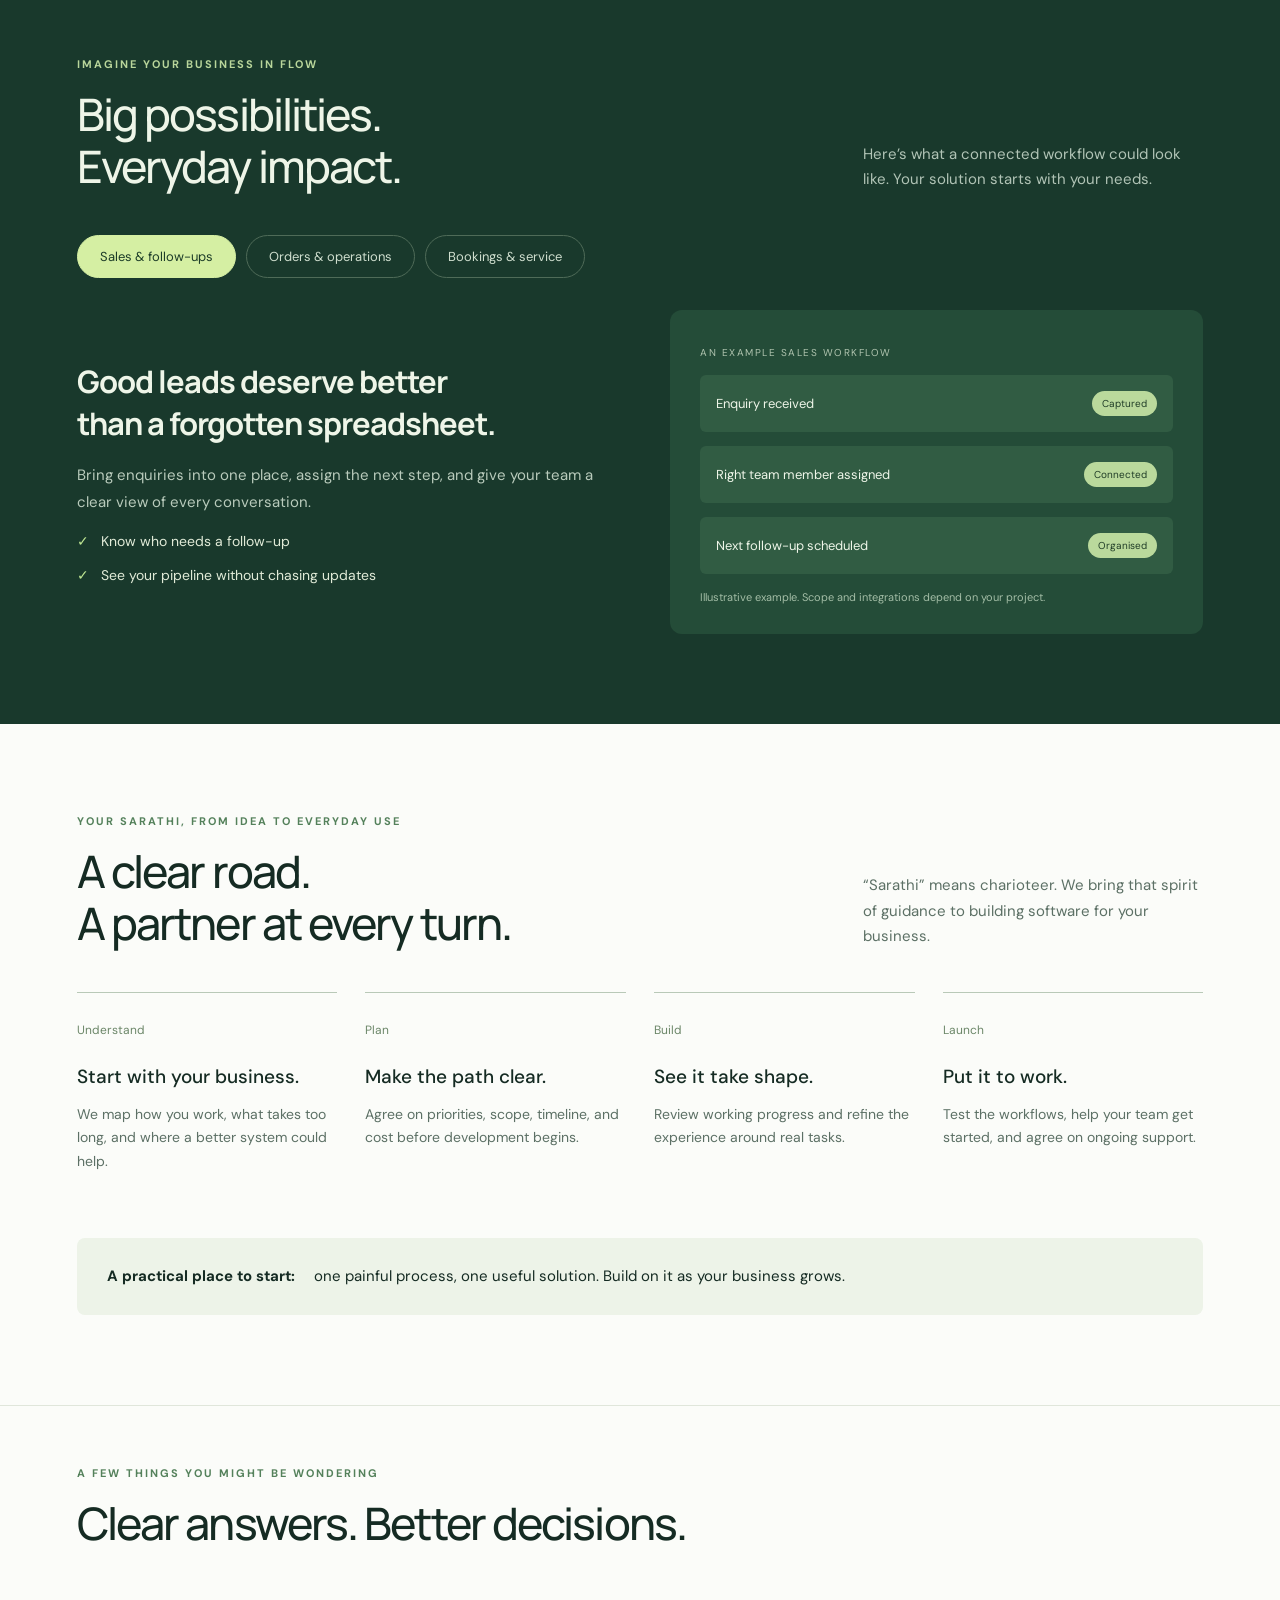
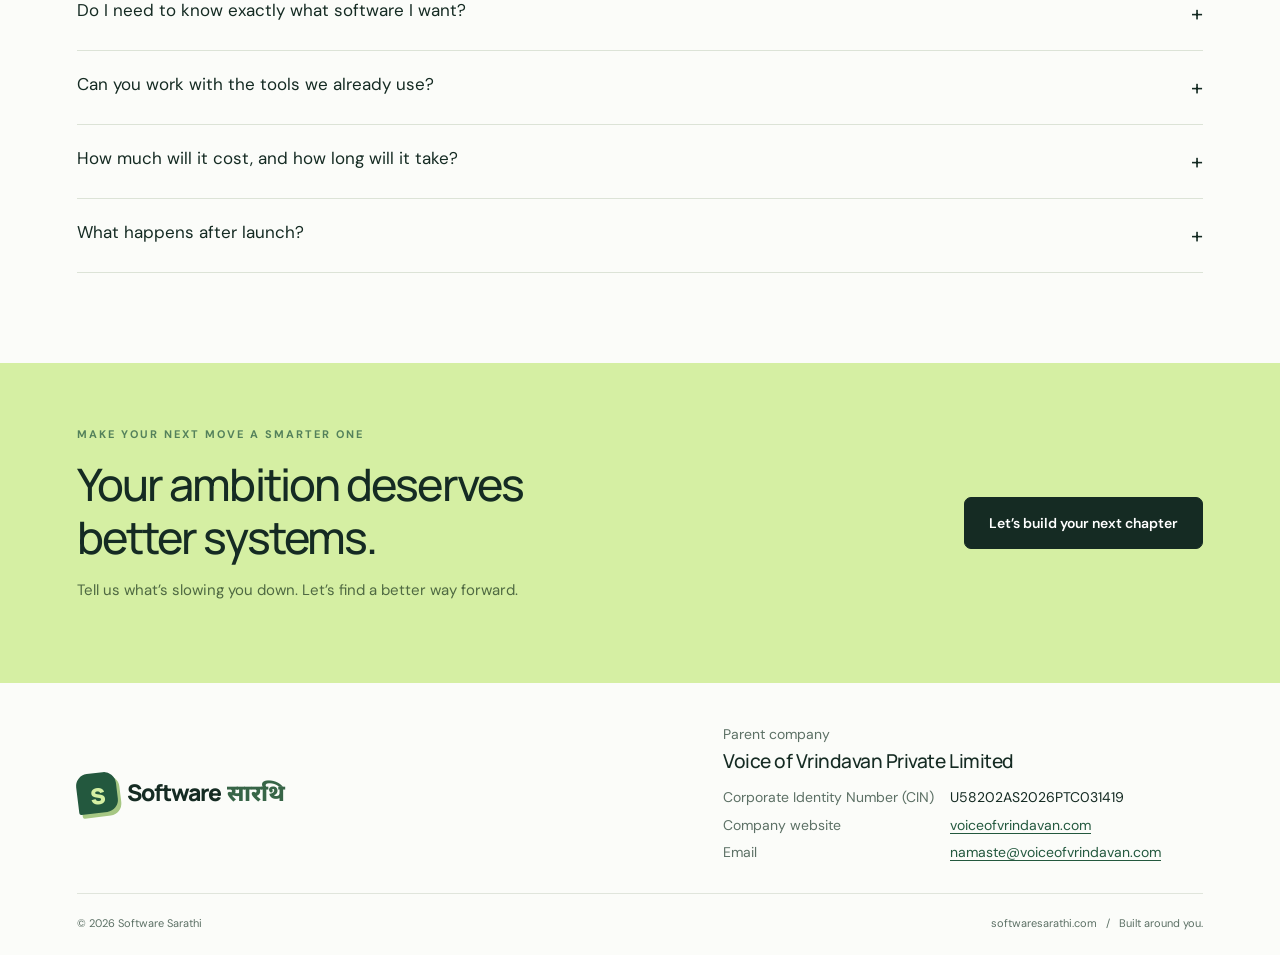
==== commit 21456eb2: "Add Voice of Vrindavan company identity and contact details to footer" ====
--- a/software-sarathi/index.html
+++ b/software-sarathi/index.html
@@ -9,6 +9,16 @@
 @keyframes scene-hover{50%{transform:translate3d(0,-12px,var(--depth)) rotateY(var(--turn)) rotateZ(var(--angle))}}@keyframes scene-flow{0%,100%{transform:translateX(0)}50%{transform:translateX(120%)}}
 @media(max-width:680px){.scene{min-height:340px}.scene-stage{max-width:390px}.scene-card{padding:16px}.hero h1{font-size:clamp(37px,9.5vw,51px)}nav{gap:10px}.brand{gap:8px}.scene-caption{bottom:-9px}}
 @media(prefers-reduced-motion:reduce){.scene-stage{transform:none}.scene-card,.workflow-track:after{animation:none}}
+
+.parent-company{min-width:0;max-width:100%;padding:0}
+.parent-company .parent-label{font-size:.875rem;color:var(--muted)}
+.parent-company h2{font-family:Manrope,sans-serif;font-size:1.2rem;letter-spacing:-.025em;line-height:1.35;margin:.3rem 0 .8rem}
+.parent-company dl{display:grid;gap:.4rem;margin:0;font-size:.875rem;line-height:1.5}
+.parent-company dl>div{display:grid;grid-template-columns:minmax(0,1fr) minmax(0,1.2fr);gap:1rem}
+.parent-company dt{color:var(--muted)}
+.parent-company dd{margin:0;overflow-wrap:anywhere}
+.parent-company a{color:var(--green);text-decoration:underline;text-underline-offset:.18em}
+@media(max-width:680px){.parent-company{margin-top:1.6rem}.parent-company dl>div{display:block}.parent-company dl{gap:.65rem}}
 </style></head><body>
 <header><nav class="wrap" aria-label="Main navigation"><a class="brand" href="#" aria-label="Software Sarathi home"><span class="mark">s</span><span class="brand-name">Software <span class="brand-sanskrit" lang="sa">सारथि</span></span></a><div class="navlinks"><a href="#solutions">What we build</a><a href="#possibilities">Possibilities</a><a href="#process">Our approach</a></div><button class="btn small" data-brief>Let’s talk growth</button></nav></header>
 <main><div class="hero"><div class="wrap hero-grid"><div><span class="eyebrow">Custom business software</span><h1>Your business runs your way. <em>Your software should too.</em></h1><p>Show us how your team works. We’ll build software around those steps, so a sale can update stock, create a dispatch task, and show everyone what happens next.</p><div class="actions"><button class="btn" data-brief>Describe my project</button><a class="btn outline" href="#solutions">Explore what’s possible</a></div><div class="fine">Custom software · Connected systems · Smarter automation</div></div><figure class="visual scene" aria-label="Example of an order moving from sales to dispatch">
@@ -26,7 +36,15 @@
 <section id="process"><div class="wrap"><div class="sectiontop"><div><div class="kicker">Your sarathi, from idea to everyday use</div><h2>A clear road.<br>A partner at every turn.</h2></div><p>“Sarathi” means charioteer. We bring that spirit of guidance to building software for your business.</p></div><div class="steps"><article class="step"><span>Understand</span><h3>Start with your business.</h3><p>We map how you work, what takes too long, and where a better system could help.</p></article><article class="step"><span>Plan</span><h3>Make the path clear.</h3><p>Agree on priorities, scope, timeline, and cost before development begins.</p></article><article class="step"><span>Build</span><h3>See it take shape.</h3><p>Review working progress and refine the experience around real tasks.</p></article><article class="step"><span>Launch</span><h3>Put it to work.</h3><p>Test the workflows, help your team get started, and agree on ongoing support.</p></article></div><div class="principle"><strong>A practical place to start:</strong> one painful process, one useful solution. Build on it as your business grows.</div></div></section>
 <section class="faq"><div class="wrap"><div class="kicker">A few things you might be wondering</div><h2>Clear answers. Better decisions.</h2><div style="margin-top:28px"><details><summary>Do I need to know exactly what software I want?</summary><p>No. Start with the problem: repeated data entry, missed follow-ups, disconnected tools, or work that depends on one person. We can help turn that into a practical scope.</p></details><details><summary>Can you work with the tools we already use?</summary><p>We assess your current tools and available integration options first. Where a reliable connection is possible, we can include it in the proposal so you can keep useful parts of your existing setup.</p></details><details><summary>How much will it cost, and how long will it take?</summary><p>Cost and timeline depend on the workflows, features, and integrations involved. We define these with you and provide a project proposal before work begins.</p></details><details><summary>What happens after launch?</summary><p>Training, maintenance, hosting, and future improvements can be included in an agreed support plan. Ownership, access, and handover terms are set out in your project agreement.</p></details></div></div></section>
 <section class="cta"><div class="wrap"><div><div class="kicker">Make your next move a smarter one</div><h2>Your ambition deserves<br>better systems.</h2><p>Tell us what’s slowing you down. Let’s find a better way forward.</p></div><button class="btn" data-brief>Let’s build your next chapter</button></div></section></main>
-<footer><div class="wrap"><div class="foot"><a class="brand" href="#"><span class="mark">s</span><span class="brand-name">Software <span class="brand-sanskrit" lang="sa">सारथि</span></span></a><p>Parent company: <strong>Voice of Vrindavan Private Limited</strong></p></div><div class="bottom"><span>© <span id="year"></span> Software Sarathi</span><span>softwaresarathi.com &nbsp; / &nbsp; Built around you.</span></div></div></footer>
+<footer><div class="wrap"><div class="foot"><a class="brand" href="#"><span class="mark">s</span><span class="brand-name">Software <span class="brand-sanskrit" lang="sa">सारथि</span></span></a><section class="parent-company" aria-label="Parent company">
+  <span class="parent-label">Parent company</span>
+  <h2>Voice of Vrindavan Private Limited</h2>
+  <dl>
+    <div><dt>Corporate Identity Number (CIN)</dt><dd>U58202AS2026PTC031419</dd></div>
+    <div><dt>Company website</dt><dd><a href="https://voiceofvrindavan.com/">voiceofvrindavan.com</a></dd></div>
+    <div><dt>Email</dt><dd><a href="mailto:namaste@voiceofvrindavan.com">namaste@voiceofvrindavan.com</a></dd></div>
+  </dl>
+</section></div><div class="bottom"><span>© <span id="year"></span> Software Sarathi</span><span>softwaresarathi.com &nbsp; / &nbsp; Built around you.</span></div></div></footer>
 <dialog id="brief"><button class="close" aria-label="Close project brief">×</button><div class="kicker">Your next chapter starts here</div><h2>What could work better?</h2><p>Create a short project brief to share with Software Sarathi. This downloads to your device; it is not submitted online.</p><form id="brief-form"><label class="field">Your name<input name="name" autocomplete="name" required maxlength="100" placeholder="Your name"></label><label class="field">Business name<input name="business" autocomplete="organization" required maxlength="150" placeholder="Your business"></label><label class="field">Where do you need help?<select name="need"><option>Custom business software</option><option>Workflow automation</option><option>Web application or customer portal</option><option>Help deciding where to start</option></select></label><label class="field">What’s slowing your business down?<textarea name="challenge" required maxlength="3000" placeholder="Tell us about the task, process, or idea you have in mind…"></textarea></label><button class="btn" type="submit">Download my project brief</button><p id="result" role="status">Your brief is ready. Share the downloaded file with Software Sarathi to start the conversation.</p></form></dialog>
 <script>
 document.getElementById('year').textContent=new Date().getFullYear();const dialog=document.getElementById('brief');document.querySelectorAll('[data-brief]').forEach(b=>b.addEventListener('click',()=>dialog.showModal()));document.querySelector('.close').onclick=()=>dialog.close();dialog.addEventListener('click',e=>{if(e.target===dialog){const r=dialog.getBoundingClientRect();if(e.clientX<r.left||e.clientX>r.right||e.clientY<r.top||e.clientY>r.bottom)dialog.close()}});document.getElementById('brief-form').addEventListener('submit',e=>{e.preventDefault();const f=new FormData(e.target);const content=`SOFTWARE SARATHI — PROJECT BRIEF\n\nName: ${f.get('name')}\nBusiness: ${f.get('business')}\nInterested in: ${f.get('need')}\n\nWhat could work better:\n${f.get('challenge')}\n\nPrepared at softwaresarathi.com`;const u=URL.createObjectURL(new Blob([content],{type:'text/plain;charset=utf-8'}));const a=document.createElement('a');a.href=u;a.download='Software-Sarathi-Project-Brief.txt';a.click();setTimeout(()=>URL.revokeObjectURL(u),1000);document.getElementById('result').style.display='block'});
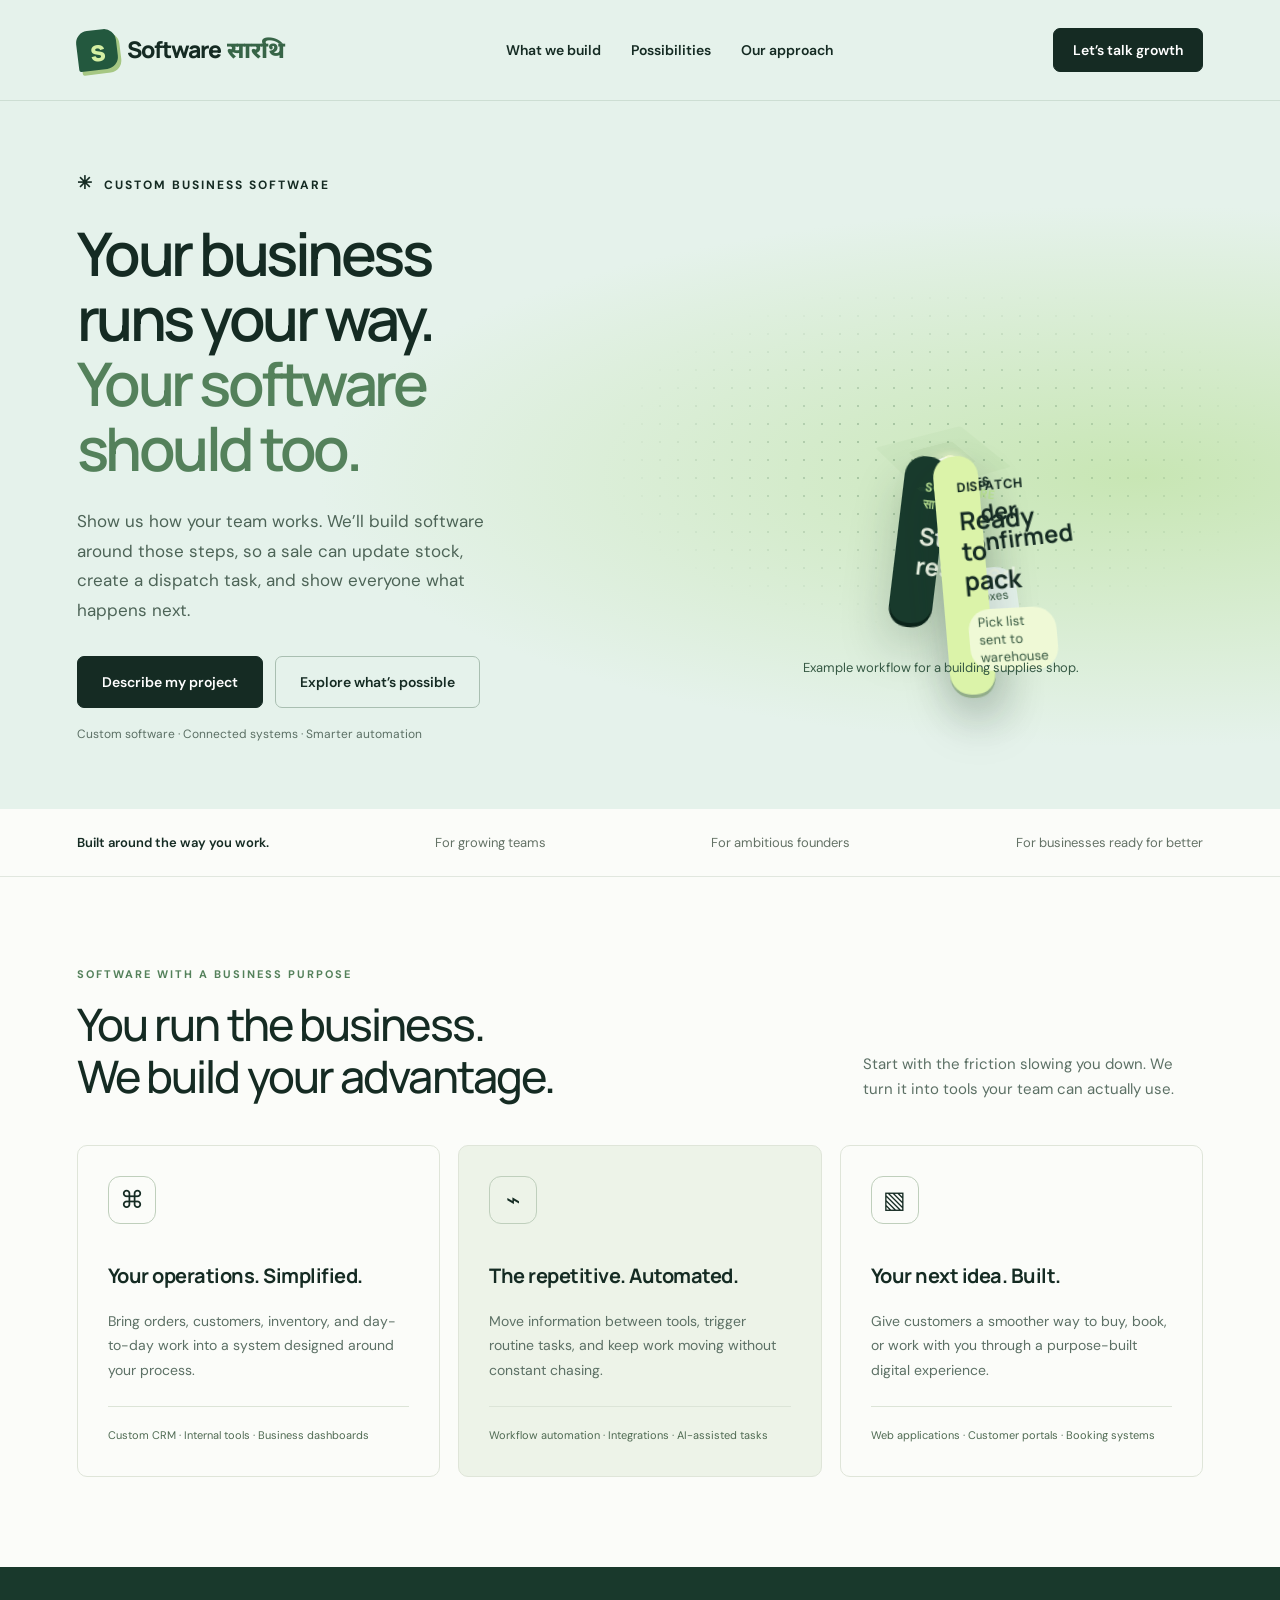
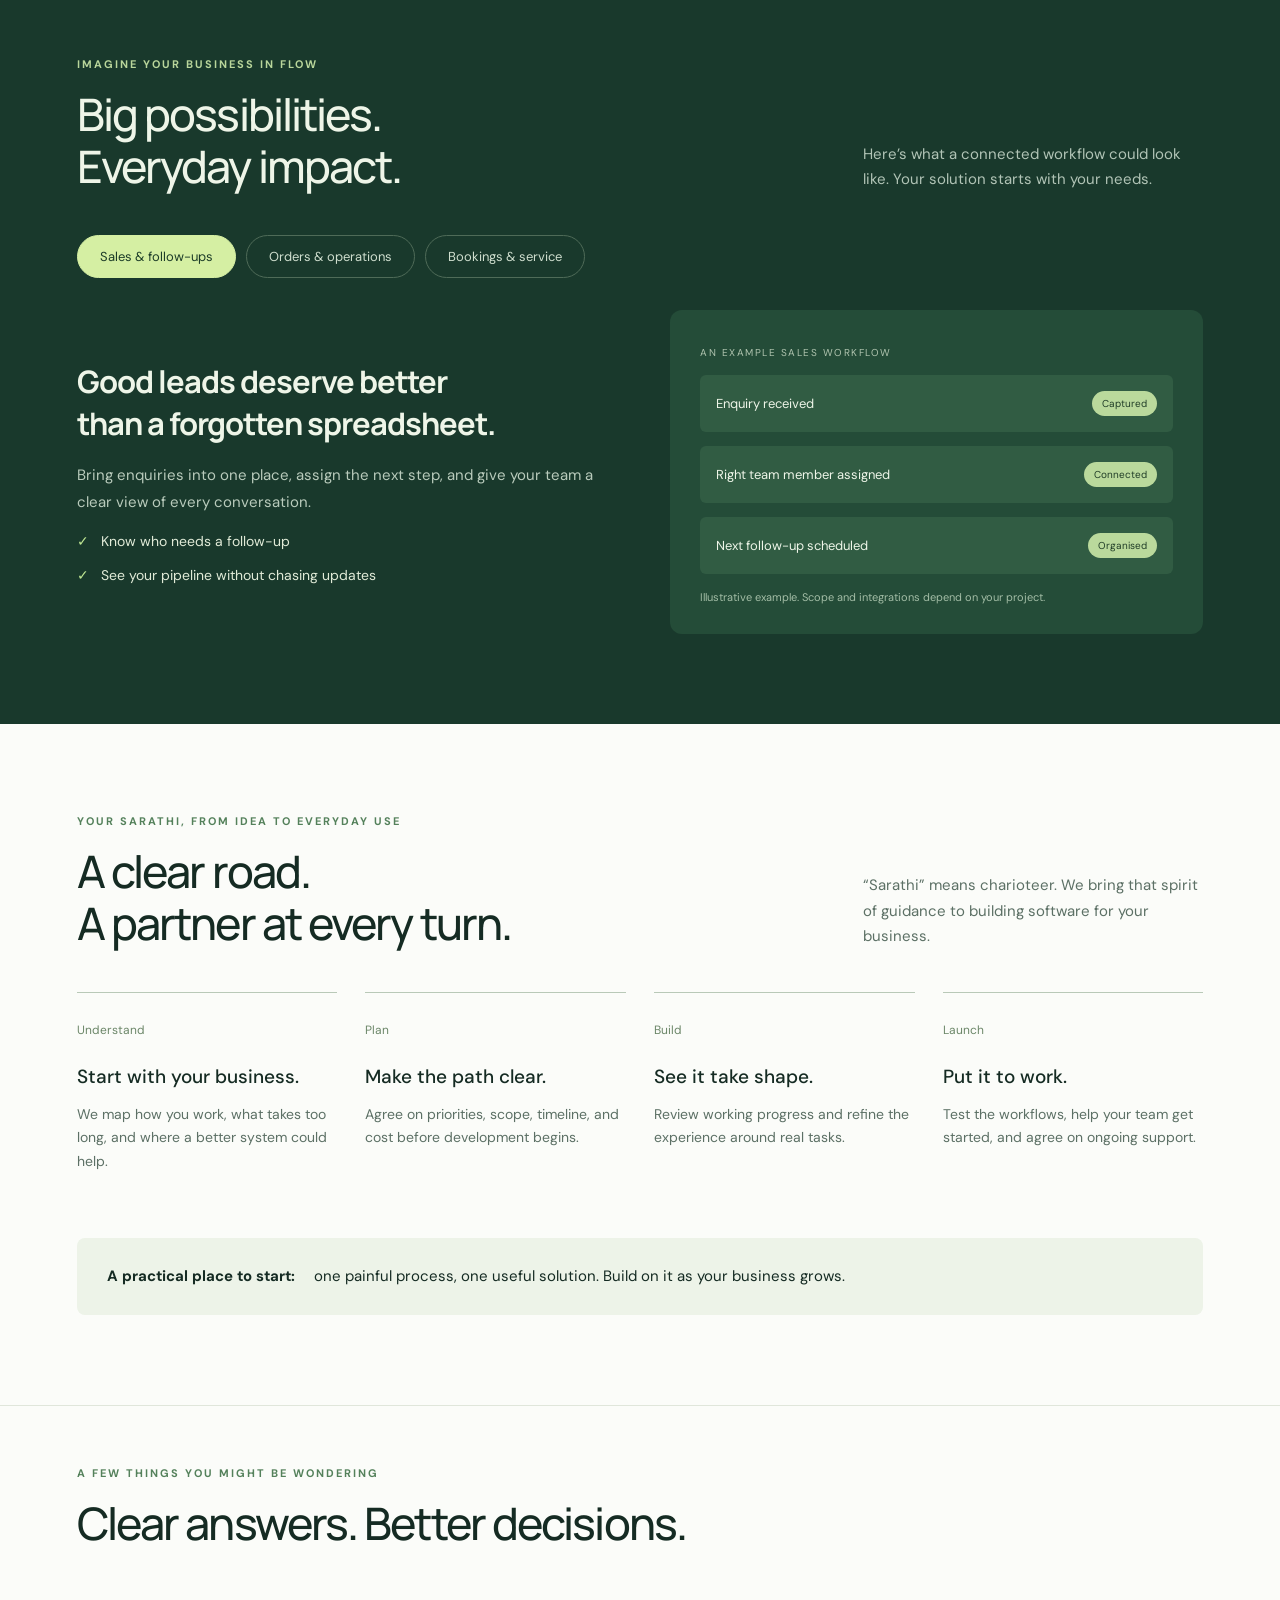
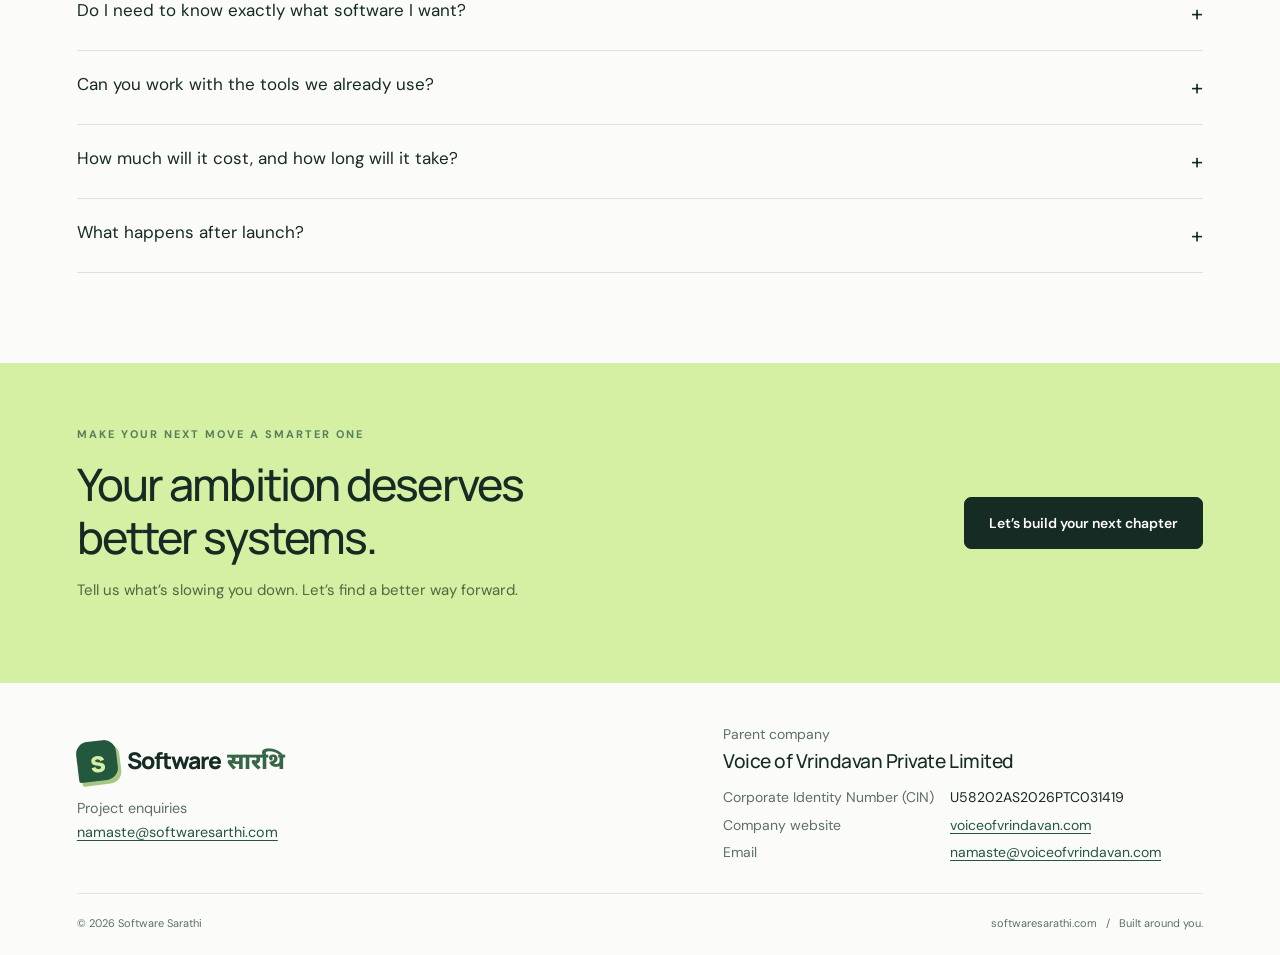
==== commit b04ef29c: "Add Software Sarathi’s project enquiry email to the footer and brief" ====
--- a/software-sarathi/index.html
+++ b/software-sarathi/index.html
@@ -10,6 +10,9 @@
 @media(max-width:680px){.scene{min-height:340px}.scene-stage{max-width:390px}.scene-card{padding:16px}.hero h1{font-size:clamp(37px,9.5vw,51px)}nav{gap:10px}.brand{gap:8px}.scene-caption{bottom:-9px}}
 @media(prefers-reduced-motion:reduce){.scene-stage{transform:none}.scene-card,.workflow-track:after{animation:none}}
 
+.brand-contact .brand{width:fit-content}
+.brand-contact p{font-size:.9rem;line-height:1.7;margin:.9rem 0 0}
+.enquiry-email{color:var(--green);text-decoration:underline;text-underline-offset:.18em;overflow-wrap:anywhere}
 .parent-company{min-width:0;max-width:100%;padding:0}
 .parent-company .parent-label{font-size:.875rem;color:var(--muted)}
 .parent-company h2{font-family:Manrope,sans-serif;font-size:1.2rem;letter-spacing:-.025em;line-height:1.35;margin:.3rem 0 .8rem}
@@ -36,7 +39,9 @@
 <section id="process"><div class="wrap"><div class="sectiontop"><div><div class="kicker">Your sarathi, from idea to everyday use</div><h2>A clear road.<br>A partner at every turn.</h2></div><p>“Sarathi” means charioteer. We bring that spirit of guidance to building software for your business.</p></div><div class="steps"><article class="step"><span>Understand</span><h3>Start with your business.</h3><p>We map how you work, what takes too long, and where a better system could help.</p></article><article class="step"><span>Plan</span><h3>Make the path clear.</h3><p>Agree on priorities, scope, timeline, and cost before development begins.</p></article><article class="step"><span>Build</span><h3>See it take shape.</h3><p>Review working progress and refine the experience around real tasks.</p></article><article class="step"><span>Launch</span><h3>Put it to work.</h3><p>Test the workflows, help your team get started, and agree on ongoing support.</p></article></div><div class="principle"><strong>A practical place to start:</strong> one painful process, one useful solution. Build on it as your business grows.</div></div></section>
 <section class="faq"><div class="wrap"><div class="kicker">A few things you might be wondering</div><h2>Clear answers. Better decisions.</h2><div style="margin-top:28px"><details><summary>Do I need to know exactly what software I want?</summary><p>No. Start with the problem: repeated data entry, missed follow-ups, disconnected tools, or work that depends on one person. We can help turn that into a practical scope.</p></details><details><summary>Can you work with the tools we already use?</summary><p>We assess your current tools and available integration options first. Where a reliable connection is possible, we can include it in the proposal so you can keep useful parts of your existing setup.</p></details><details><summary>How much will it cost, and how long will it take?</summary><p>Cost and timeline depend on the workflows, features, and integrations involved. We define these with you and provide a project proposal before work begins.</p></details><details><summary>What happens after launch?</summary><p>Training, maintenance, hosting, and future improvements can be included in an agreed support plan. Ownership, access, and handover terms are set out in your project agreement.</p></details></div></div></section>
 <section class="cta"><div class="wrap"><div><div class="kicker">Make your next move a smarter one</div><h2>Your ambition deserves<br>better systems.</h2><p>Tell us what’s slowing you down. Let’s find a better way forward.</p></div><button class="btn" data-brief>Let’s build your next chapter</button></div></section></main>
-<footer><div class="wrap"><div class="foot"><a class="brand" href="#"><span class="mark">s</span><span class="brand-name">Software <span class="brand-sanskrit" lang="sa">सारथि</span></span></a><section class="parent-company" aria-label="Parent company">
+<footer><div class="wrap"><div class="foot"><div class="brand-contact"><a class="brand" href="#"><span class="mark">s</span><span class="brand-name">Software <span class="brand-sanskrit" lang="sa">सारथि</span></span></a>
+  <p>Project enquiries<br><a class="enquiry-email" href="mailto:namaste@softwaresarthi.com">namaste@softwaresarthi.com</a></p>
+</div><section class="parent-company" aria-label="Parent company">
   <span class="parent-label">Parent company</span>
   <h2>Voice of Vrindavan Private Limited</h2>
   <dl>
@@ -45,9 +50,9 @@
     <div><dt>Email</dt><dd><a href="mailto:namaste@voiceofvrindavan.com">namaste@voiceofvrindavan.com</a></dd></div>
   </dl>
 </section></div><div class="bottom"><span>© <span id="year"></span> Software Sarathi</span><span>softwaresarathi.com &nbsp; / &nbsp; Built around you.</span></div></div></footer>
-<dialog id="brief"><button class="close" aria-label="Close project brief">×</button><div class="kicker">Your next chapter starts here</div><h2>What could work better?</h2><p>Create a short project brief to share with Software Sarathi. This downloads to your device; it is not submitted online.</p><form id="brief-form"><label class="field">Your name<input name="name" autocomplete="name" required maxlength="100" placeholder="Your name"></label><label class="field">Business name<input name="business" autocomplete="organization" required maxlength="150" placeholder="Your business"></label><label class="field">Where do you need help?<select name="need"><option>Custom business software</option><option>Workflow automation</option><option>Web application or customer portal</option><option>Help deciding where to start</option></select></label><label class="field">What’s slowing your business down?<textarea name="challenge" required maxlength="3000" placeholder="Tell us about the task, process, or idea you have in mind…"></textarea></label><button class="btn" type="submit">Download my project brief</button><p id="result" role="status">Your brief is ready. Share the downloaded file with Software Sarathi to start the conversation.</p></form></dialog>
+<dialog id="brief"><button class="close" aria-label="Close project brief">×</button><div class="kicker">Your next chapter starts here</div><h2>What could work better?</h2><p>Download a brief to share with our team, or email us directly at <a class="enquiry-email" href="mailto:namaste@softwaresarthi.com">namaste@softwaresarthi.com</a>.</p><form id="brief-form"><label class="field">Your name<input name="name" autocomplete="name" required maxlength="100" placeholder="Your name"></label><label class="field">Business name<input name="business" autocomplete="organization" required maxlength="150" placeholder="Your business"></label><label class="field">Where do you need help?<select name="need"><option>Custom business software</option><option>Workflow automation</option><option>Web application or customer portal</option><option>Help deciding where to start</option></select></label><label class="field">What’s slowing your business down?<textarea name="challenge" required maxlength="3000" placeholder="Tell us about the task, process, or idea you have in mind…"></textarea></label><button class="btn" type="submit">Download my project brief</button><p id="result" role="status">Your brief is ready. Attach the downloaded file to an email to <a class="enquiry-email" href="mailto:namaste@softwaresarthi.com">namaste@softwaresarthi.com</a>.</p></form></dialog>
 <script>
-document.getElementById('year').textContent=new Date().getFullYear();const dialog=document.getElementById('brief');document.querySelectorAll('[data-brief]').forEach(b=>b.addEventListener('click',()=>dialog.showModal()));document.querySelector('.close').onclick=()=>dialog.close();dialog.addEventListener('click',e=>{if(e.target===dialog){const r=dialog.getBoundingClientRect();if(e.clientX<r.left||e.clientX>r.right||e.clientY<r.top||e.clientY>r.bottom)dialog.close()}});document.getElementById('brief-form').addEventListener('submit',e=>{e.preventDefault();const f=new FormData(e.target);const content=`SOFTWARE SARATHI — PROJECT BRIEF\n\nName: ${f.get('name')}\nBusiness: ${f.get('business')}\nInterested in: ${f.get('need')}\n\nWhat could work better:\n${f.get('challenge')}\n\nPrepared at softwaresarathi.com`;const u=URL.createObjectURL(new Blob([content],{type:'text/plain;charset=utf-8'}));const a=document.createElement('a');a.href=u;a.download='Software-Sarathi-Project-Brief.txt';a.click();setTimeout(()=>URL.revokeObjectURL(u),1000);document.getElementById('result').style.display='block'});
+document.getElementById('year').textContent=new Date().getFullYear();const dialog=document.getElementById('brief');document.querySelectorAll('[data-brief]').forEach(b=>b.addEventListener('click',()=>dialog.showModal()));document.querySelector('.close').onclick=()=>dialog.close();dialog.addEventListener('click',e=>{if(e.target===dialog){const r=dialog.getBoundingClientRect();if(e.clientX<r.left||e.clientX>r.right||e.clientY<r.top||e.clientY>r.bottom)dialog.close()}});document.getElementById('brief-form').addEventListener('submit',e=>{e.preventDefault();const f=new FormData(e.target);const content=`SOFTWARE SARATHI — PROJECT BRIEF\n\nName: ${f.get('name')}\nBusiness: ${f.get('business')}\nInterested in: ${f.get('need')}\n\nWhat could work better:\n${f.get('challenge')}\n\nPrepared at softwaresarathi.com\nSend your brief to namaste@softwaresarthi.com`;const u=URL.createObjectURL(new Blob([content],{type:'text/plain;charset=utf-8'}));const a=document.createElement('a');a.href=u;a.download='Software-Sarathi-Project-Brief.txt';a.click();setTimeout(()=>URL.revokeObjectURL(u),1000);document.getElementById('result').style.display='block'});
 const cases={sales:['Good leads deserve better than a forgotten spreadsheet.','Bring enquiries into one place, assign the next step, and give your team a clear view of every conversation.','Know who needs a follow-up','See your pipeline without chasing updates','An example sales workflow','Enquiry received','Right team member assigned','Next follow-up scheduled'],ops:['From order received to order delivered. All connected.','Keep orders, stock updates, and team handoffs together so everyone can see what needs to happen next.','Reduce repeated data entry','Spot bottlenecks before they pile up','An example order workflow','Customer order received','Inventory and team updated','Fulfilment task created'],service:['Less scheduling back-and-forth. More time for customers.','Bring appointment requests, team schedules, and service updates into one clear experience for your staff and customers.','Keep bookings organised','Make service handoffs easier','An example service workflow','Booking request received','Team availability checked','Appointment confirmation prepared']};const tabs=[...document.querySelectorAll('[data-case]')];function choose(b){tabs.forEach(t=>{t.setAttribute('aria-selected',String(t===b));t.tabIndex=t===b?0:-1});document.getElementById('case-panel').setAttribute('aria-labelledby',b.id);['case-title','case-copy','check-one','check-two','case-label','row-one','row-two','row-three'].forEach((id,i)=>document.getElementById(id).textContent=cases[b.dataset.case][i])}tabs.forEach((b,i)=>{b.onclick=()=>choose(b);b.onkeydown=e=>{let n;if(e.key==='ArrowRight')n=(i+1)%tabs.length;if(e.key==='ArrowLeft')n=(i+tabs.length-1)%tabs.length;if(e.key==='Home')n=0;if(e.key==='End')n=tabs.length-1;if(n!==undefined){e.preventDefault();choose(tabs[n]);tabs[n].focus()}}});
 
 const scene = document.querySelector('.scene');
